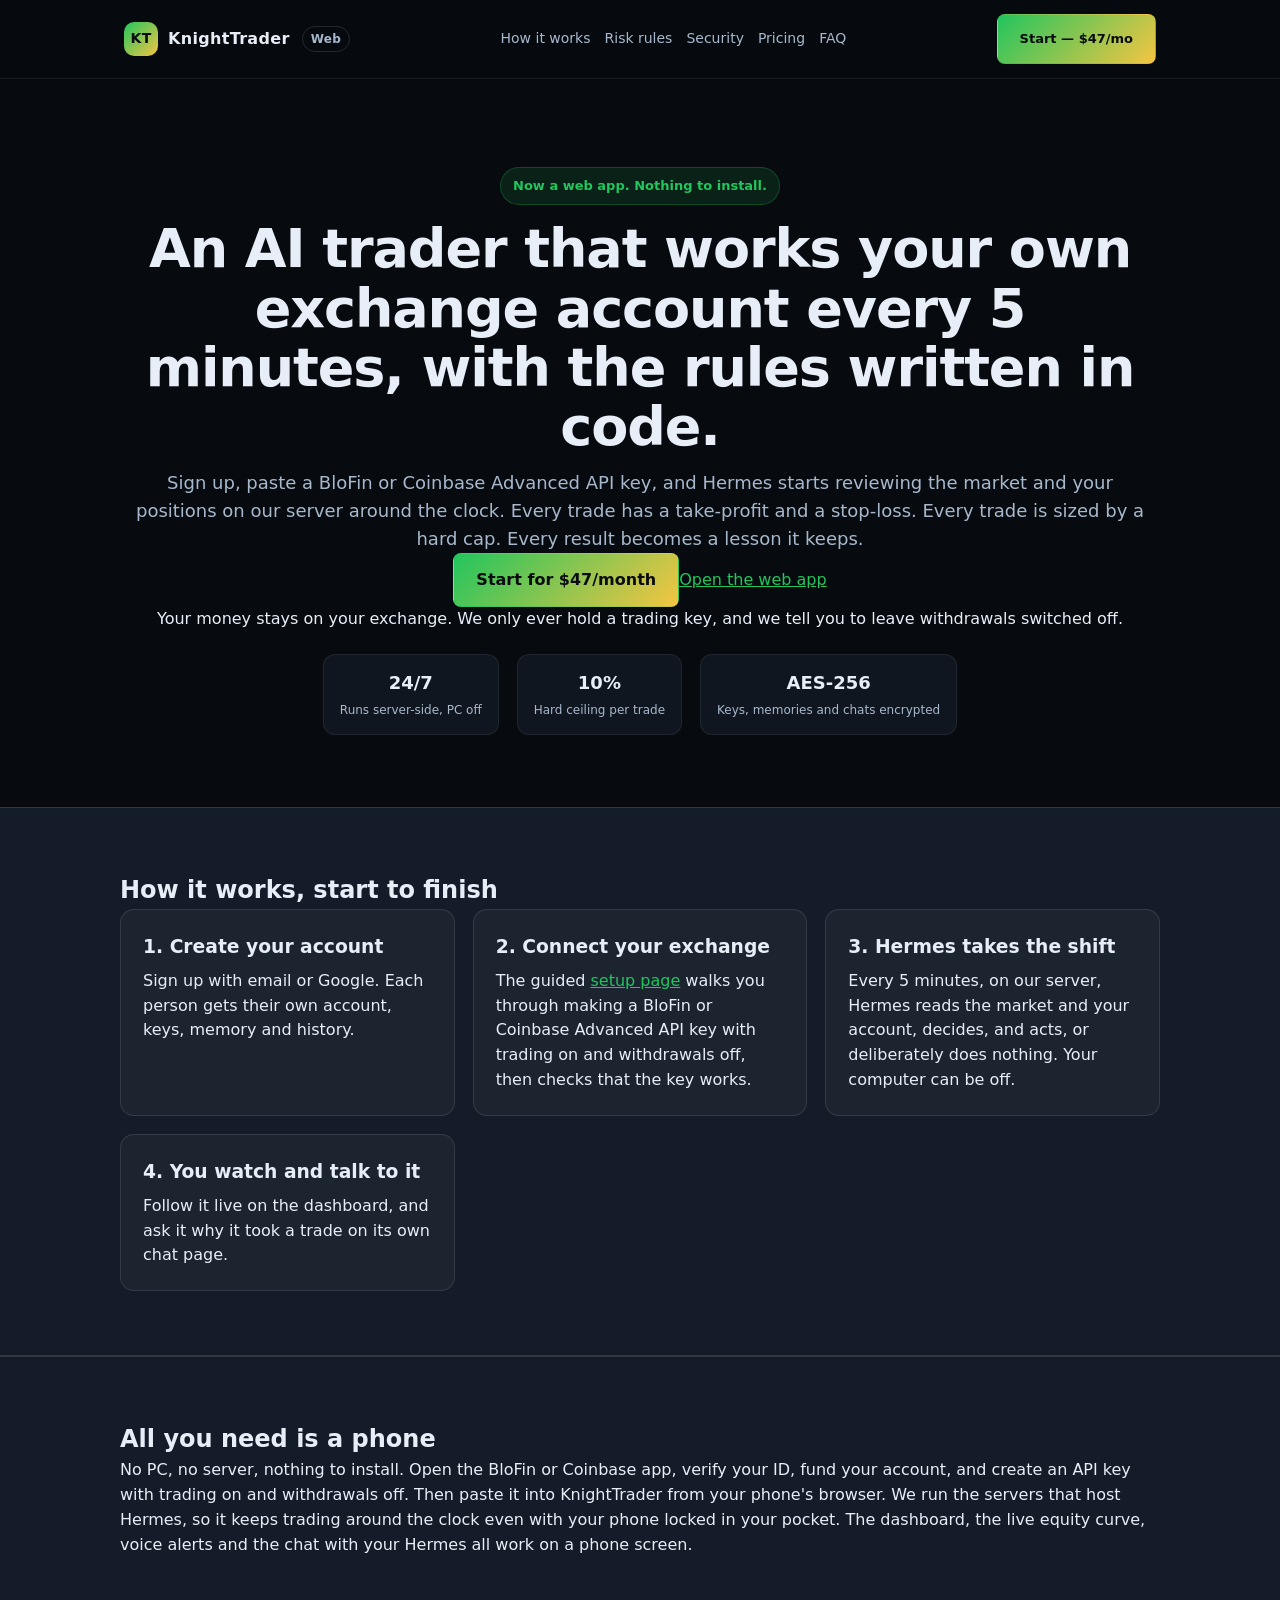
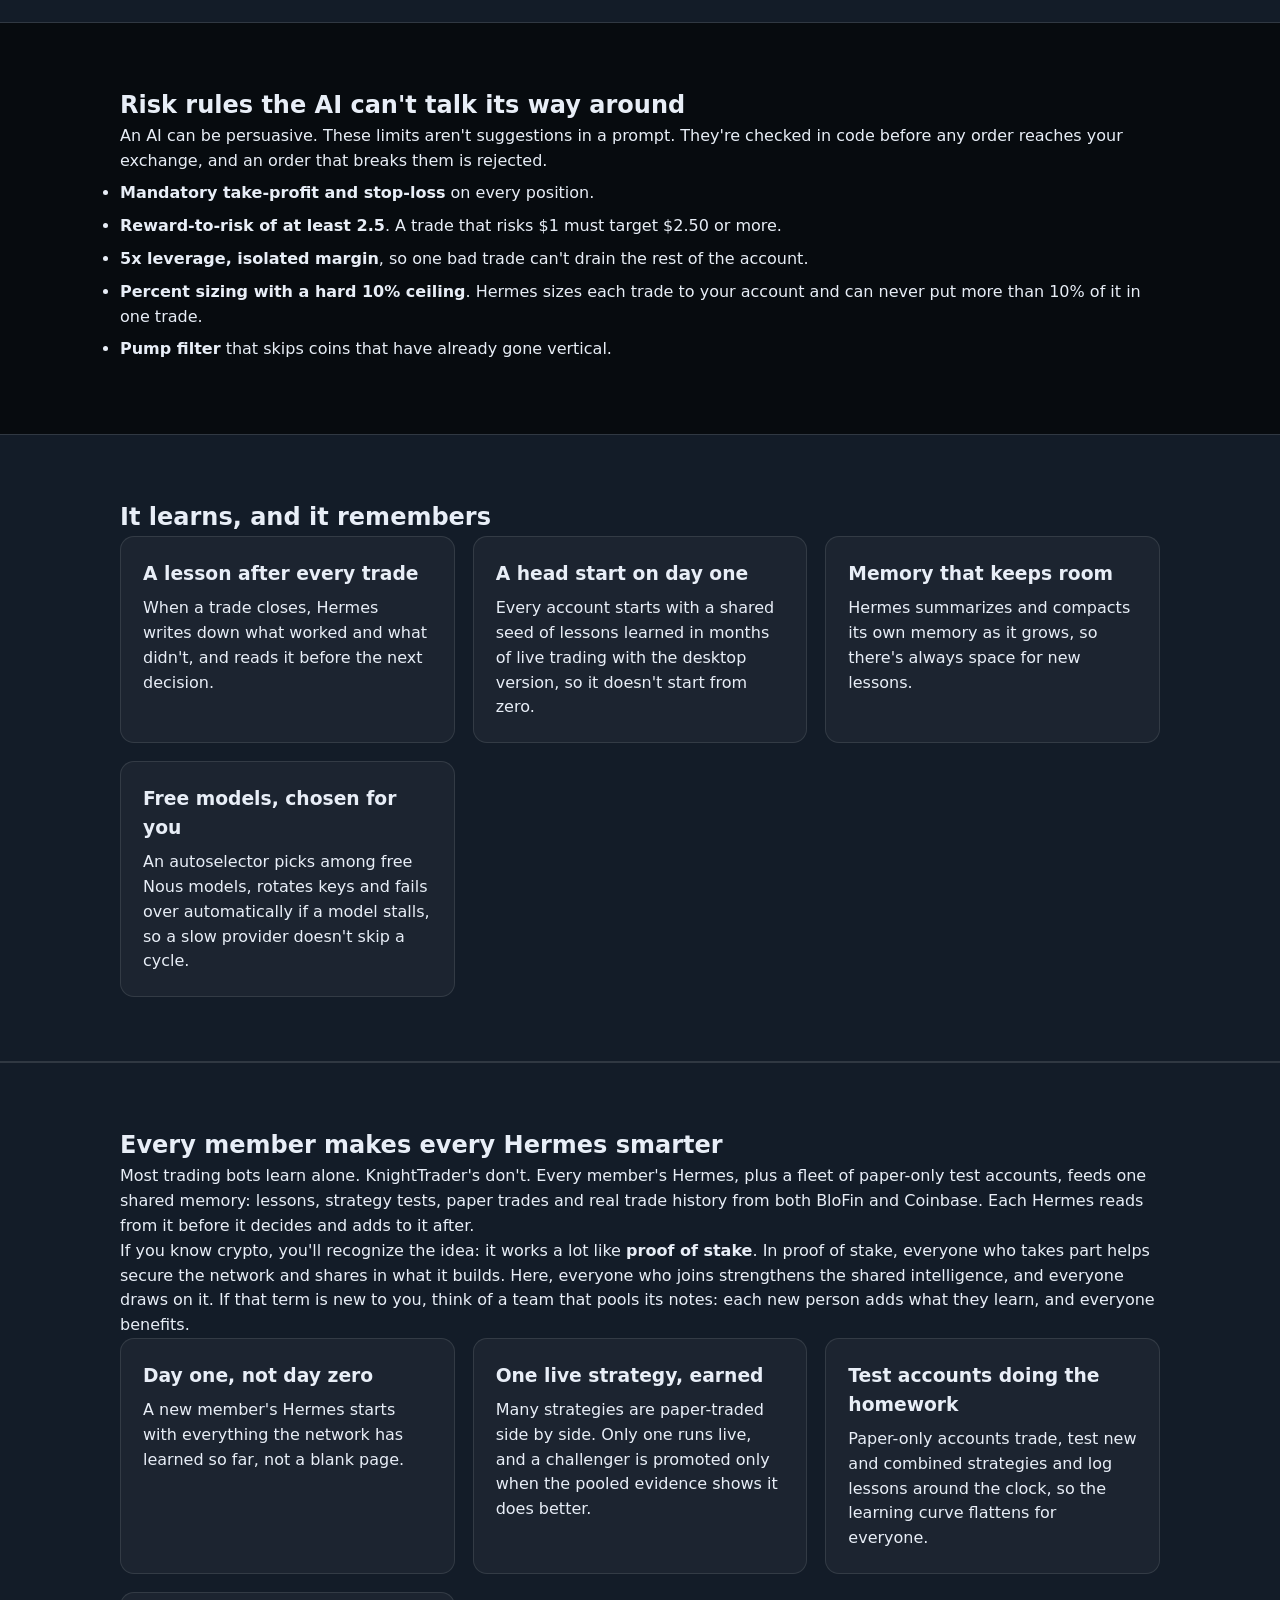
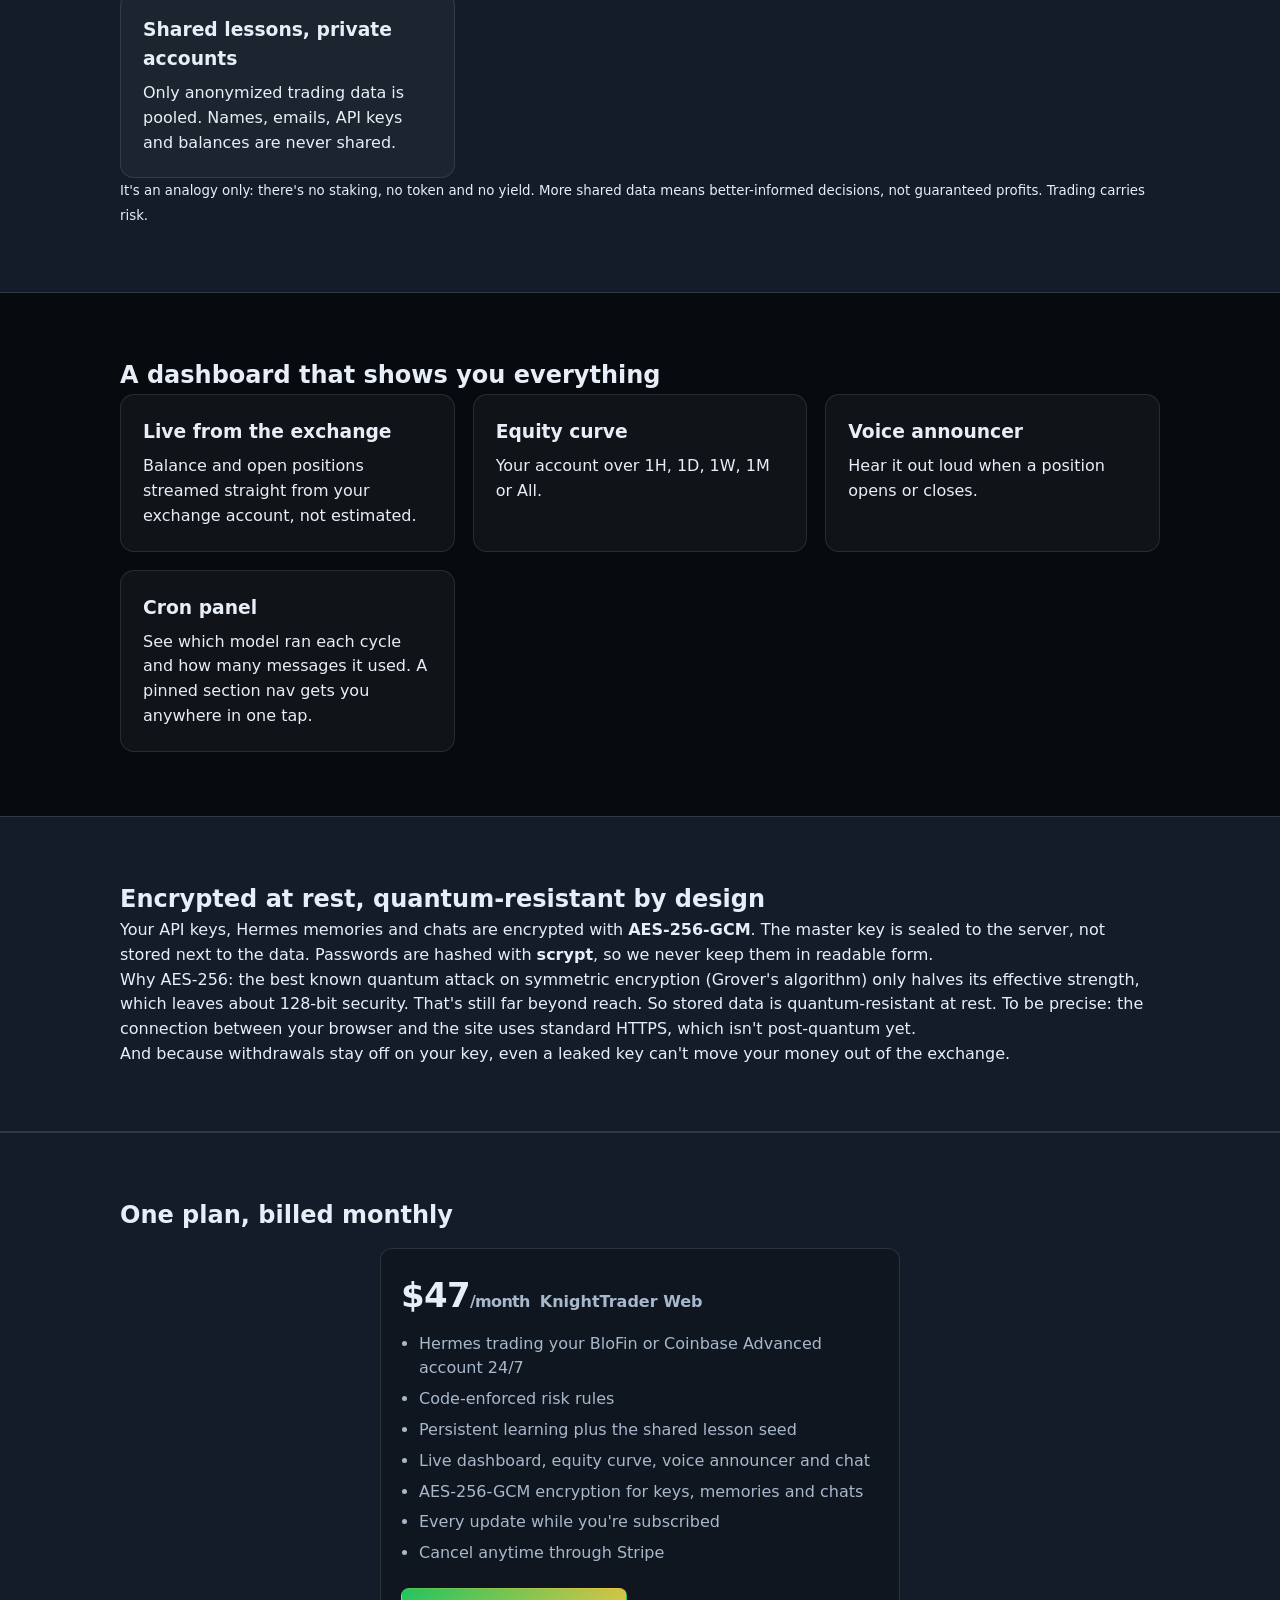
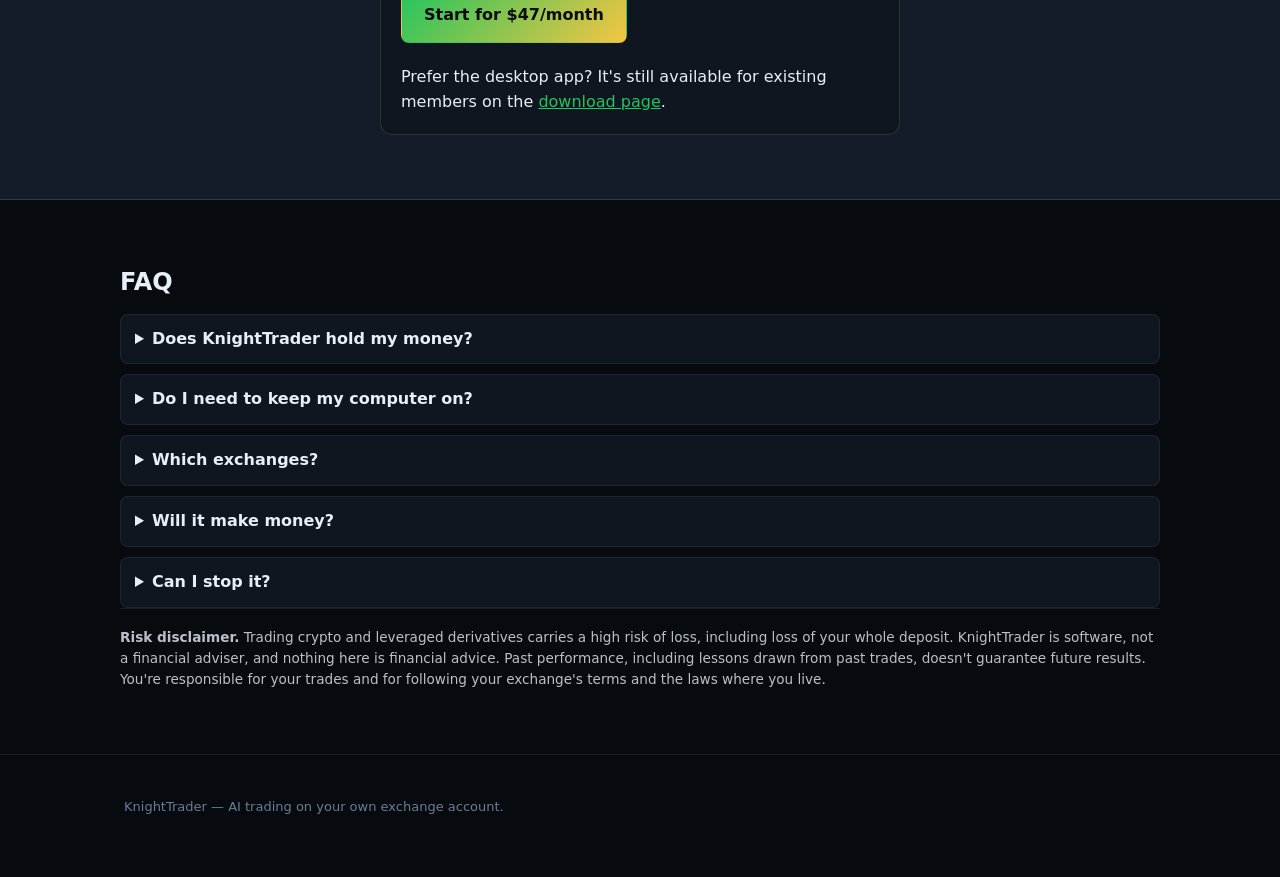
==== index.html @ 7308b1d8 "Add shared learning network section" ====
<!DOCTYPE html>
<html lang="en"><head><meta charset="UTF-8"><meta name="viewport" content="width=device-width,initial-scale=1">
<title>KnightTrader Web App: an AI trader that runs on your own exchange account, 24/7</title>
<meta name="description" content="KnightTrader runs Hermes AI on your own BloFin or Coinbase Advanced account, around the clock, with risk rules enforced in code. $47/month.">
<link rel="stylesheet" href="styles.css">
<style>
.wrap{max-width:1080px;margin:0 auto;padding:0 20px}.grid{display:grid;grid-template-columns:repeat(auto-fit,minmax(260px,1fr));gap:18px}
.card{background:rgba(255,255,255,.04);border:1px solid rgba(255,255,255,.1);border-radius:14px;padding:22px}.card h3{margin:0 0 8px}
.rules li{margin:8px 0}.mono{font-family:JetBrains Mono,monospace}.disc{font-size:.85rem;opacity:.8;border-top:1px solid rgba(255,255,255,.1);padding-top:18px}
.sec{padding:64px 0}.sec h2{margin-top:0}.cta{display:flex;gap:12px;flex-wrap:wrap;margin:22px 0}
</style></head><body>
<header class="site-header"><div class="container"><div class="logo"><span class="logo-mark">KT</span><span class="logo-text">KnightTrader</span><span class="logo-badge">Web</span></div>
<nav class="site-nav"><a href="#how">How it works</a><a href="#risk">Risk rules</a><a href="#security">Security</a><a href="#pricing">Pricing</a><a href="#faq">FAQ</a></nav>
<div class="header-cta"><a class="btn-primary btn-sm" href="https://buy.stripe.com/cNi3cwe6Wb0oc991JOe3e0b">Start — $47/mo</a></div></div></header>
<main>
<section class="hero"><div class="container">
<div class="hero-badge">Now a web app. Nothing to install.</div>
<h1>An AI trader that works your own exchange account every 5 minutes, with the rules written in code.</h1>
<p class="hero-sub">Sign up, paste a BloFin or Coinbase Advanced API key, and Hermes starts reviewing the market and your positions on our server around the clock. Every trade has a take-profit and a stop-loss. Every trade is sized by a hard cap. Every result becomes a lesson it keeps.</p>
<div class="hero-actions"><a class="btn-primary" href="https://buy.stripe.com/cNi3cwe6Wb0oc991JOe3e0b">Start for $47/month</a><a class="btn-secondary" href="https://knighttrader-1-1.tail7aa3c9.ts.net">Open the web app</a></div>
<p class="hero-trust">Your money stays on your exchange. We only ever hold a trading key, and we tell you to leave withdrawals switched off.</p>
<div class="hero-proof"><div class="proof-item"><div class="proof-number">24/7</div><div class="proof-label">Runs server-side, PC off</div></div><div class="proof-item"><div class="proof-number">10%</div><div class="proof-label">Hard ceiling per trade</div></div><div class="proof-item"><div class="proof-number">AES-256</div><div class="proof-label">Keys, memories and chats encrypted</div></div></div>
</div></section>

<section id="how" class="sec section-dark"><div class="wrap"><h2>How it works, start to finish</h2><div class="grid">
<div class="card"><h3>1. Create your account</h3><p>Sign up with email or Google. Each person gets their own account, keys, memory and history.</p></div>
<div class="card"><h3>2. Connect your exchange</h3><p>The guided <a href="https://knighttrader-1-1.tail7aa3c9.ts.net/onboarding.html">setup page</a> walks you through making a BloFin or Coinbase Advanced API key with trading on and withdrawals off, then checks that the key works.</p></div>
<div class="card"><h3>3. Hermes takes the shift</h3><p>Every 5 minutes, on our server, Hermes reads the market and your account, decides, and acts, or deliberately does nothing. Your computer can be off.</p></div>
<div class="card"><h3>4. You watch and talk to it</h3><p>Follow it live on the dashboard, and ask it why it took a trade on its own chat page.</p></div>
</div></div></section>

<section id="phone" class="sec section-accent"><div class="wrap"><h2>All you need is a phone</h2>
<p>No PC, no server, nothing to install. Open the BloFin or Coinbase app, verify your ID, fund your account, and create an API key with trading on and withdrawals off. Then paste it into KnightTrader from your phone's browser. We run the servers that host Hermes, so it keeps trading around the clock even with your phone locked in your pocket. The dashboard, the live equity curve, voice alerts and the chat with your Hermes all work on a phone screen.</p>
</div></section>
<section id="risk" class="sec"><div class="wrap"><h2>Risk rules the AI can't talk its way around</h2>
<p>An AI can be persuasive. These limits aren't suggestions in a prompt. They're checked in code before any order reaches your exchange, and an order that breaks them is rejected.</p>
<ul class="rules">
<li><b>Mandatory take-profit and stop-loss</b> on every position.</li>
<li><b>Reward-to-risk of at least 2.5</b>. A trade that risks $1 must target $2.50 or more.</li>
<li><b>5x leverage, isolated margin</b>, so one bad trade can't drain the rest of the account.</li>
<li><b>Percent sizing with a hard 10% ceiling</b>. Hermes sizes each trade to your account and can never put more than 10% of it in one trade.</li>
<li><b>Pump filter</b> that skips coins that have already gone vertical.</li></ul></div></section>

<section class="sec section-dark"><div class="wrap"><h2>It learns, and it remembers</h2><div class="grid">
<div class="card"><h3>A lesson after every trade</h3><p>When a trade closes, Hermes writes down what worked and what didn't, and reads it before the next decision.</p></div>
<div class="card"><h3>A head start on day one</h3><p>Every account starts with a shared seed of lessons learned in months of live trading with the desktop version, so it doesn't start from zero.</p></div>
<div class="card"><h3>Memory that keeps room</h3><p>Hermes summarizes and compacts its own memory as it grows, so there's always space for new lessons.</p></div>
<div class="card"><h3>Free models, chosen for you</h3><p>An autoselector picks among free Nous models, rotates keys and fails over automatically if a model stalls, so a slow provider doesn't skip a cycle.</p></div>
</div></div></section>

<section id="network" class="sec section-accent"><div class="wrap"><h2>Every member makes every Hermes smarter</h2>
<p>Most trading bots learn alone. KnightTrader's don't. Every member's Hermes, plus a fleet of paper-only test accounts, feeds one shared memory: lessons, strategy tests, paper trades and real trade history from both BloFin and Coinbase. Each Hermes reads from it before it decides and adds to it after.</p>
<p>If you know crypto, you'll recognize the idea: it works a lot like <b>proof of stake</b>. In proof of stake, everyone who takes part helps secure the network and shares in what it builds. Here, everyone who joins strengthens the shared intelligence, and everyone draws on it. If that term is new to you, think of a team that pools its notes: each new person adds what they learn, and everyone benefits.</p>
<div class="grid">
<div class="card"><h3>Day one, not day zero</h3><p>A new member's Hermes starts with everything the network has learned so far, not a blank page.</p></div>
<div class="card"><h3>One live strategy, earned</h3><p>Many strategies are paper-traded side by side. Only one runs live, and a challenger is promoted only when the pooled evidence shows it does better.</p></div>
<div class="card"><h3>Test accounts doing the homework</h3><p>Paper-only accounts trade, test new and combined strategies and log lessons around the clock, so the learning curve flattens for everyone.</p></div>
<div class="card"><h3>Shared lessons, private accounts</h3><p>Only anonymized trading data is pooled. Names, emails, API keys and balances are never shared.</p></div>
</div>
<p class="note"><small>It's an analogy only: there's no staking, no token and no yield. More shared data means better-informed decisions, not guaranteed profits. Trading carries risk.</small></p>
</div></section>

<section class="sec"><div class="wrap"><h2>A dashboard that shows you everything</h2><div class="grid">
<div class="card"><h3>Live from the exchange</h3><p>Balance and open positions streamed straight from your exchange account, not estimated.</p></div>
<div class="card"><h3>Equity curve</h3><p>Your account over 1H, 1D, 1W, 1M or All.</p></div>
<div class="card"><h3>Voice announcer</h3><p>Hear it out loud when a position opens or closes.</p></div>
<div class="card"><h3>Cron panel</h3><p>See which model ran each cycle and how many messages it used. A pinned section nav gets you anywhere in one tap.</p></div>
</div></div></section>

<section id="security" class="sec section-dark"><div class="wrap"><h2>Encrypted at rest, quantum-resistant by design</h2>
<p>Your API keys, Hermes memories and chats are encrypted with <b>AES-256-GCM</b>. The master key is sealed to the server, not stored next to the data. Passwords are hashed with <b>scrypt</b>, so we never keep them in readable form.</p>
<p>Why AES-256: the best known quantum attack on symmetric encryption (Grover's algorithm) only halves its effective strength, which leaves about 128-bit security. That's still far beyond reach. So stored data is quantum-resistant at rest. To be precise: the connection between your browser and the site uses standard HTTPS, which isn't post-quantum yet.</p>
<p>And because withdrawals stay off on your key, even a leaked key can't move your money out of the exchange.</p></div></section>

<section id="pricing" class="sec section-accent"><div class="wrap"><h2>One plan, billed monthly</h2>
<div class="pricing-card"><div class="pricing-header"><div class="pricing-price">$47<span>/month</span></div><div class="pricing-label">KnightTrader Web</div></div>
<ul class="pricing-list"><li>Hermes trading your BloFin or Coinbase Advanced account 24/7</li><li>Code-enforced risk rules</li><li>Persistent learning plus the shared lesson seed</li><li>Live dashboard, equity curve, voice announcer and chat</li><li>AES-256-GCM encryption for keys, memories and chats</li><li>Every update while you're subscribed</li><li>Cancel anytime through Stripe</li></ul>
<div class="cta"><a class="btn-primary" href="https://buy.stripe.com/cNi3cwe6Wb0oc991JOe3e0b">Start for $47/month</a></div>
<p>Prefer the desktop app? It's still available for existing members on the <a href="https://1bananaonthewall-ux.github.io/knighttrader-blo-site/#download">download page</a>.</p></div></div></section>

<section id="faq" class="sec"><div class="wrap"><h2>FAQ</h2><div class="faq">
<details><summary>Does KnightTrader hold my money?</summary><p>No. Funds stay on your exchange account. We store a trading API key, encrypted, and the setup guide has you leave withdrawals off.</p></details>
<details><summary>Do I need to keep my computer on?</summary><p>No. Hermes runs on our server every 5 minutes.</p></details>
<details><summary>Which exchanges?</summary><p>BloFin and Coinbase Advanced. You must be eligible to use the exchange under its own terms.</p></details>
<details><summary>Will it make money?</summary><p>Nobody can promise that. It will trade with fixed limits, and it will lose some trades. Start with an amount you can afford to lose.</p></details>
<details><summary>Can I stop it?</summary><p>Yes. Pause trading or delete your key at any time, and cancel the subscription anytime through Stripe.</p></details>
</div>
<p class="disc"><b>Risk disclaimer.</b> Trading crypto and leveraged derivatives carries a high risk of loss, including loss of your whole deposit. KnightTrader is software, not a financial adviser, and nothing here is financial advice. Past performance, including lessons drawn from past trades, doesn't guarantee future results. You're responsible for your trades and for following your exchange's terms and the laws where you live.</p></div></section>
</main>
<footer class="site-footer"><div class="container"><p>KnightTrader — AI trading on your own exchange account.</p></div></footer>
</body></html>
---- styles.css ----
:root {
  --bg: #070b0f;
  --bg2: #0b1016;
  --panel: #0f161f;
  --panel2: #131c28;
  --border: rgba(255,255,255,0.07);
  --border2: rgba(255,255,255,0.12);
  --text: #e8eef7;
  --text2: #a8b8cc;
  --text3: #6a7d93;
  --accent: #22c55e;
  --accent-dim: rgba(34,197,94,0.12);
  --accent-glow: rgba(34,197,94,0.35);
  --accent2: #f5c542;
  --accent2-dim: rgba(245,197,66,0.12);
  --accent2-glow: rgba(245,197,66,0.35);
  --good: #3dd68c;
  --error: #ff7b72;
  --radius: 12px;
  --radius-sm: 8px;
  --shadow: 0 8px 32px rgba(0,0,0,0.5);
  --shadow-sm: 0 2px 8px rgba(0,0,0,0.4);
  --transition: 0.18s ease;
}

* { box-sizing: border-box; margin: 0; padding: 0; }
html, body { height: 100%; }
body {
  background: var(--bg);
  color: var(--text);
  font-family: 'Inter', 'Segoe UI', system-ui, sans-serif;
  font-size: 16px;
  line-height: 1.55;
  -webkit-font-smoothing: antialiased;
}
a { color: var(--accent); }
.container { max-width: 1080px; margin: 0 auto; padding: 24px; }

.site-header {
  position: sticky;
  top: 0;
  z-index: 50;
  background: rgba(7,11,15,0.85);
  backdrop-filter: blur(12px);
  border-bottom: 1px solid var(--border);
}
.site-header .container {
  display: flex;
  align-items: center;
  justify-content: space-between;
  gap: 16px;
  padding-top: 14px;
  padding-bottom: 14px;
}
.logo {
  display: inline-flex;
  align-items: center;
  gap: 10px;
  font-weight: 700;
  letter-spacing: 0.02em;
}
.logo-mark {
  display: inline-flex;
  align-items: center;
  justify-content: center;
  width: 34px;
  height: 34px;
  border-radius: 10px;
  background: linear-gradient(135deg, var(--accent), var(--accent2));
  color: #0a0c10;
  font-weight: 800;
  font-size: 14px;
}
.logo-text { color: var(--text); }
.logo-badge {
  margin-left: 2px;
  padding: 3px 8px;
  border-radius: 999px;
  border: 1px solid var(--border2);
  color: var(--text2);
  font-size: 12px;
  font-weight: 600;
}
.site-nav { display: flex; gap: 14px; }
.site-nav a {
  color: var(--text2);
  text-decoration: none;
  font-weight: 500;
  font-size: 14px;
}
.site-nav a:hover { color: var(--accent); }
.header-cta { display: inline-flex; align-items: center; }
.btn-sm { padding: 10px 16px; font-size: 13px; }

.hero {
  padding: 64px 0 48px;
  text-align: center;
}
.hero-badge {
  display: inline-flex;
  margin-bottom: 14px;
  padding: 8px 12px;
  border-radius: 999px;
  background: var(--accent-dim);
  color: var(--accent);
  border: 1px solid rgba(34,197,94,0.25);
  font-weight: 700;
  font-size: 13px;
}
.hero h1 {
  font-size: clamp(32px, 5vw, 54px);
  font-weight: 800;
  letter-spacing: -0.02em;
  line-height: 1.1;
}
.hero-sub {
  margin-top: 12px;
  color: var(--text2);
  font-size: 18px;
}
.hero-proof {
  display: inline-flex;
  gap: 18px;
  margin-top: 22px;
}
.proof-item {
  background: var(--panel);
  border: 1px solid var(--border);
  border-radius: var(--radius);
  padding: 14px 16px;
  text-align: center;
  min-width: 140px;
}
.proof-number {
  color: var(--text);
  font-weight: 800;
  font-size: 18px;
}
.proof-label {
  color: var(--text2);
  font-size: 12px;
  margin-top: 4px;
}
.section { padding: 52px 0; }
.section h2 {
  font-size: 26px;
  font-weight: 700;
  margin-bottom: 10px;
}
.section p, .section li {
  color: var(--text2);
}
.section p + p { margin-top: 10px; }
.section-lead {
  color: var(--text2);
  margin-bottom: 14px;
  font-size: 18px;
}
.section-dark {
  background: var(--panel2);
  border-top: 1px solid var(--border2);
  border-bottom: 1px solid var(--border2);
}

.audience-cards {
  display: grid;
  grid-template-columns: repeat(3, 1fr);
  gap: 14px;
  margin-top: 10px;
}
@media (max-width: 780px) { .audience-cards { grid-template-columns: 1fr; } }
.audience-card {
  background: var(--panel);
  border: 1px solid var(--border);
  border-radius: var(--radius);
  padding: 16px;
}
.audience-icon { font-size: 22px; margin-bottom: 8px; }
.audience-card h3 { font-size: 16px; margin-bottom: 6px; color: var(--text); }
.audience-card p { color: var(--text2); font-size: 14px; }

.feature-list {
  padding-left: 18px;
  color: var(--text2);
}
.feature-list li + li { margin-top: 6px; }
.feature-list strong { color: var(--text); }

.platform-selector {
  display: inline-flex;
  gap: 8px;
  margin-top: 24px;
  padding: 6px;
  border-radius: 999px;
  background: var(--panel2);
  border: 1px solid var(--border2);
}
.platform-btn {
  appearance: none;
  background: transparent;
  border: 1px solid transparent;
  color: var(--text2);
  font-family: inherit;
  font-weight: 600;
  padding: 10px 16px;
  border-radius: 999px;
  cursor: pointer;
  display: inline-flex;
  align-items: center;
  gap: 8px;
  transition: all var(--transition);
}
.platform-btn:hover { color: var(--text); }
.platform-btn.active {
  background: var(--panel);
  border-color: var(--border2);
  color: var(--text);
  box-shadow: var(--shadow-sm);
}

.download-block {
  display: grid;
  grid-template-columns: 1fr 1fr;
  gap: 14px;
  margin-top: 14px;
}
@media (max-width: 760px) { .download-block { grid-template-columns: 1fr; } }
.download-col {
  background: var(--panel);
  border: 1px solid var(--border);
  border-radius: var(--radius);
  padding: 14px;
}
.download-col strong { color: var(--text); }
.mono {
  font-family: 'JetBrains Mono', monospace;
  color: var(--text);
  background: var(--bg2);
  border: 1px solid var(--border);
  border-radius: 6px;
  padding: 2px 6px;
  font-size: 13px;
}
.download-actions {
  margin-top: 18px;
}
.btn-primary {
  appearance: none;
  display: inline-flex;
  align-items: center;
  gap: 8px;
  background: linear-gradient(135deg, var(--accent), var(--accent2));
  color: #0a0c10;
  font-family: inherit;
  font-weight: 700;
  padding: 14px 22px;
  border-radius: var(--radius-sm);
  border: 1px solid transparent;
  text-decoration: none;
  cursor: pointer;
  transition: transform var(--transition), box-shadow var(--transition);
}
.btn-primary:hover {
  transform: translateY(-1px);
  box-shadow: 0 0 0 4px var(--accent-dim), 0 10px 30px rgba(0,0,0,0.35);
}
.download-note {
  margin-top: 10px;
  color: var(--text3);
  font-size: 13px;
}
.download-after {
  margin-top: 10px;
  color: var(--text3);
  font-size: 13px;
}
.disclaimer {
  margin-top: 10px;
  color: var(--text3);
  font-size: 13px;
}

.offer-grid {
  display: grid;
  grid-template-columns: repeat(2, 1fr);
  gap: 14px;
  margin-top: 14px;
}
@media (max-width: 760px) { .offer-grid { grid-template-columns: 1fr; } }
.offer-card {
  background: var(--panel);
  border: 1px solid var(--border);
  border-radius: var(--radius);
  padding: 16px;
}
.offer-title {
  color: var(--text);
  font-weight: 700;
  margin-bottom: 10px;
}
.offer-cta {
  margin-top: 18px;
  text-align: center;
}
.offer-note {
  margin-top: 10px;
  color: var(--text3);
  font-size: 13px;
}

.section-accent {
  background: var(--panel2);
  border-top: 1px solid var(--border2);
  border-bottom: 1px solid var(--border2);
}
.subscribe-lead, .login-intro {
  color: var(--text2);
  margin-bottom: 12px;
}
.subscribe-actions, .login-actions {
  display: inline-flex;
  flex-direction: column;
  gap: 10px;
  align-items: flex-start;
}
.subscribe-note {
  color: var(--text3);
  font-size: 13px;
  max-width: 560px;
}
.login-actions {
  margin-top: 12px;
}

.value-grid {
  display: grid;
  grid-template-columns: repeat(3, 1fr);
  gap: 14px;
  margin-top: 14px;
}
@media (max-width: 780px) { .value-grid { grid-template-columns: 1fr; } }
.value-card {
  background: var(--panel);
  border: 1px solid var(--border);
  border-radius: var(--radius);
  padding: 16px;
}
.value-title {
  color: var(--text);
  font-weight: 700;
  margin-bottom: 8px;
}

.pricing-card {
  background: var(--panel);
  border: 1px solid var(--border2);
  border-radius: var(--radius);
  padding: 20px;
  max-width: 520px;
  margin: 14px auto 0;
  text-align: left;
}
.pricing-header {
  display: flex;
  align-items: baseline;
  gap: 10px;
  margin-bottom: 8px;
}
.pricing-price {
  color: var(--text);
  font-weight: 800;
  font-size: 34px;
  letter-spacing: -0.02em;
}
.pricing-price span {
  color: var(--text2);
  font-size: 16px;
  font-weight: 600;
}
.pricing-label {
  color: var(--text2);
  font-weight: 600;
}
.pricing-list {
  padding-left: 18px;
  color: var(--text2);
  margin-top: 10px;
}
.pricing-list li + li { margin-top: 6px; }
.pricing-list strong { color: var(--text); }
.pricing-actions {
  margin-top: 16px;
  display: flex;
  flex-direction: column;
  gap: 10px;
  align-items: flex-start;
}
.pricing-note {
  color: var(--text3);
  font-size: 13px;
  max-width: 520px;
}
.pricing-guarantee {
  margin-top: 14px;
  background: var(--bg2);
  border: 1px solid var(--border);
  border-radius: var(--radius-sm);
  padding: 12px;
}
.guarantee-title {
  color: var(--text);
  font-weight: 700;
  margin-bottom: 6px;
}
.btn-lg {
  padding: 16px 24px;
  font-size: 16px;
}

.badges {
  display: flex;
  flex-wrap: wrap;
  gap: 10px;
  margin-top: 10px;
}
.badge {
  display: inline-flex;
  align-items: center;
  gap: 8px;
  padding: 10px 14px;
  border-radius: var(--radius-sm);
  background: var(--panel);
  border: 1px solid var(--border);
  color: var(--text2);
  font-weight: 600;
  font-size: 13px;
}

.steps {
  display: grid;
  gap: 14px;
  margin-top: 10px;
}
.step {
  display: grid;
  grid-template-columns: 44px 1fr;
  gap: 14px;
  background: var(--panel);
  border: 1px solid var(--border);
  border-radius: var(--radius);
  padding: 16px;
  align-items: start;
}
.step-number {
  display: inline-flex;
  align-items: center;
  justify-content: center;
  width: 34px;
  height: 34px;
  border-radius: 10px;
  background: var(--accent-dim);
  color: var(--accent);
  font-weight: 700;
}
.step strong { color: var(--text); }
.step-detail { color: var(--text2); margin-top: 4px; }

.faq { display: grid; gap: 10px; margin-top: 12px; }
details {
  background: var(--panel);
  border: 1px solid var(--border);
  border-radius: var(--radius-sm);
  padding: 12px 14px;
  color: var(--text2);
}
summary { color: var(--text); font-weight: 600; cursor: pointer; }
details[open] { background: var(--panel2); }

.site-footer {
  border-top: 1px solid var(--border);
  padding: 18px 0 36px;
  color: var(--text3);
  font-size: 13px;
}
.hidden { display: none !important; }

.membership-gate { margin-top: 18px; }
.membership-card {
  background: var(--panel);
  border: 1px solid var(--border2);
  border-radius: var(--radius);
  padding: 18px;
  max-width: 520px;
}
.membership-card h3 { color: var(--text); margin-bottom: 8px; }
.membership-card p { color: var(--text2); font-size: 14px; }
.site-auth-form { display: grid; gap: 10px; margin-top: 12px; }
.site-auth-form label {
  display: flex;
  flex-direction: column;
  gap: 6px;
  color: var(--text2);
  font-size: 13px;
  font-weight: 600;
}
.site-auth-form input {
  background: var(--bg);
  border: 1px solid rgba(255,255,255,0.1);
  border-radius: var(--radius-sm);
  color: var(--text);
  padding: 10px 12px;
  font-family: inherit;
  font-size: 13px;
  outline: none;
}
.site-auth-form input:focus {
  border-color: rgba(34,197,94,0.5);
  box-shadow: 0 0 0 3px rgba(34,197,94,0.08);
}
.site-auth-error {
  color: var(--error);
  font-size: 12px;
  min-height: 16px;
}
.site-auth-success {
  color: var(--good);
  font-size: 12px;
  min-height: 16px;
}
.membership-footer {
  margin-top: 10px;
  color: var(--text2);
  font-size: 13px;
}
.link-btn {
  appearance: none;
  background: transparent;
  border: none;
  color: var(--accent);
  font-family: inherit;
  font-weight: 600;
  cursor: pointer;
  padding: 0;
  font-size: 13px;
}
.link-btn:hover { text-decoration: underline; }
.os-notice {
  margin-top: 10px;
  color: var(--text3);
  font-size: 13px;
  font-weight: 500;
}
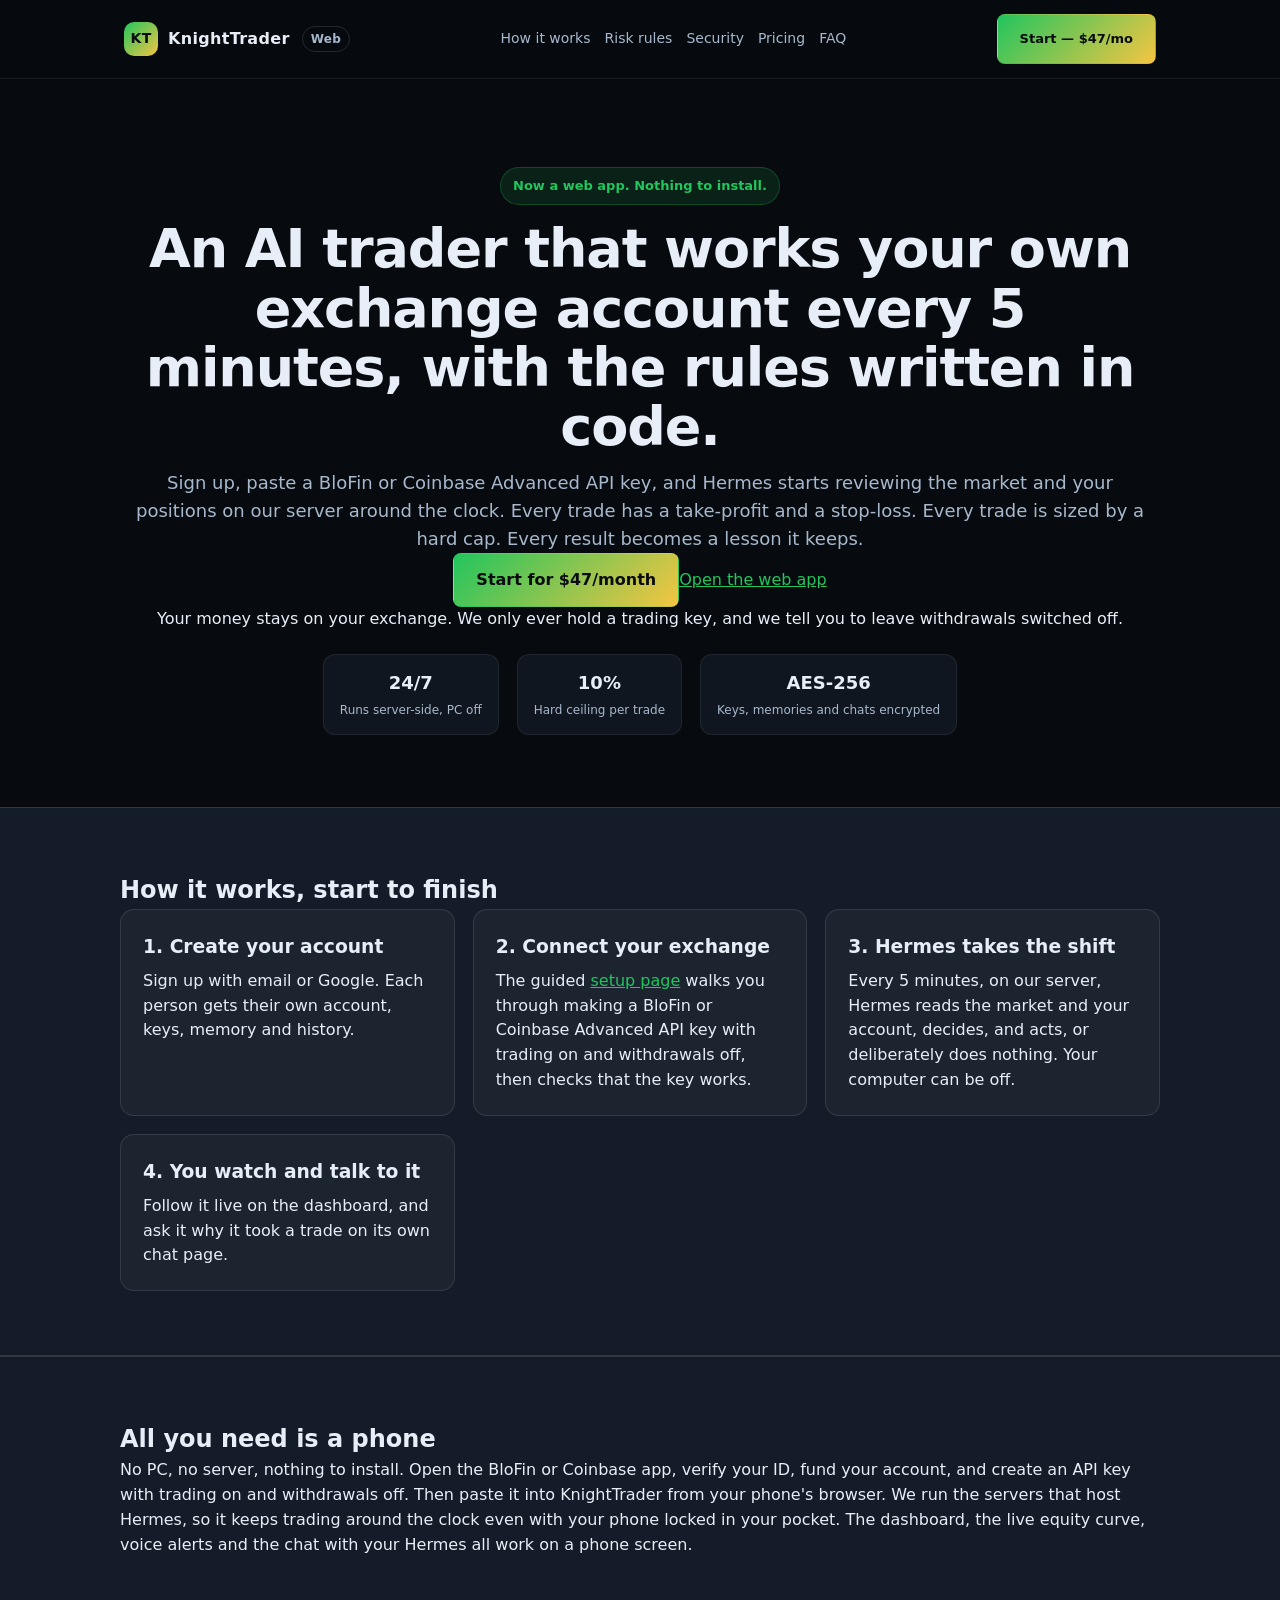
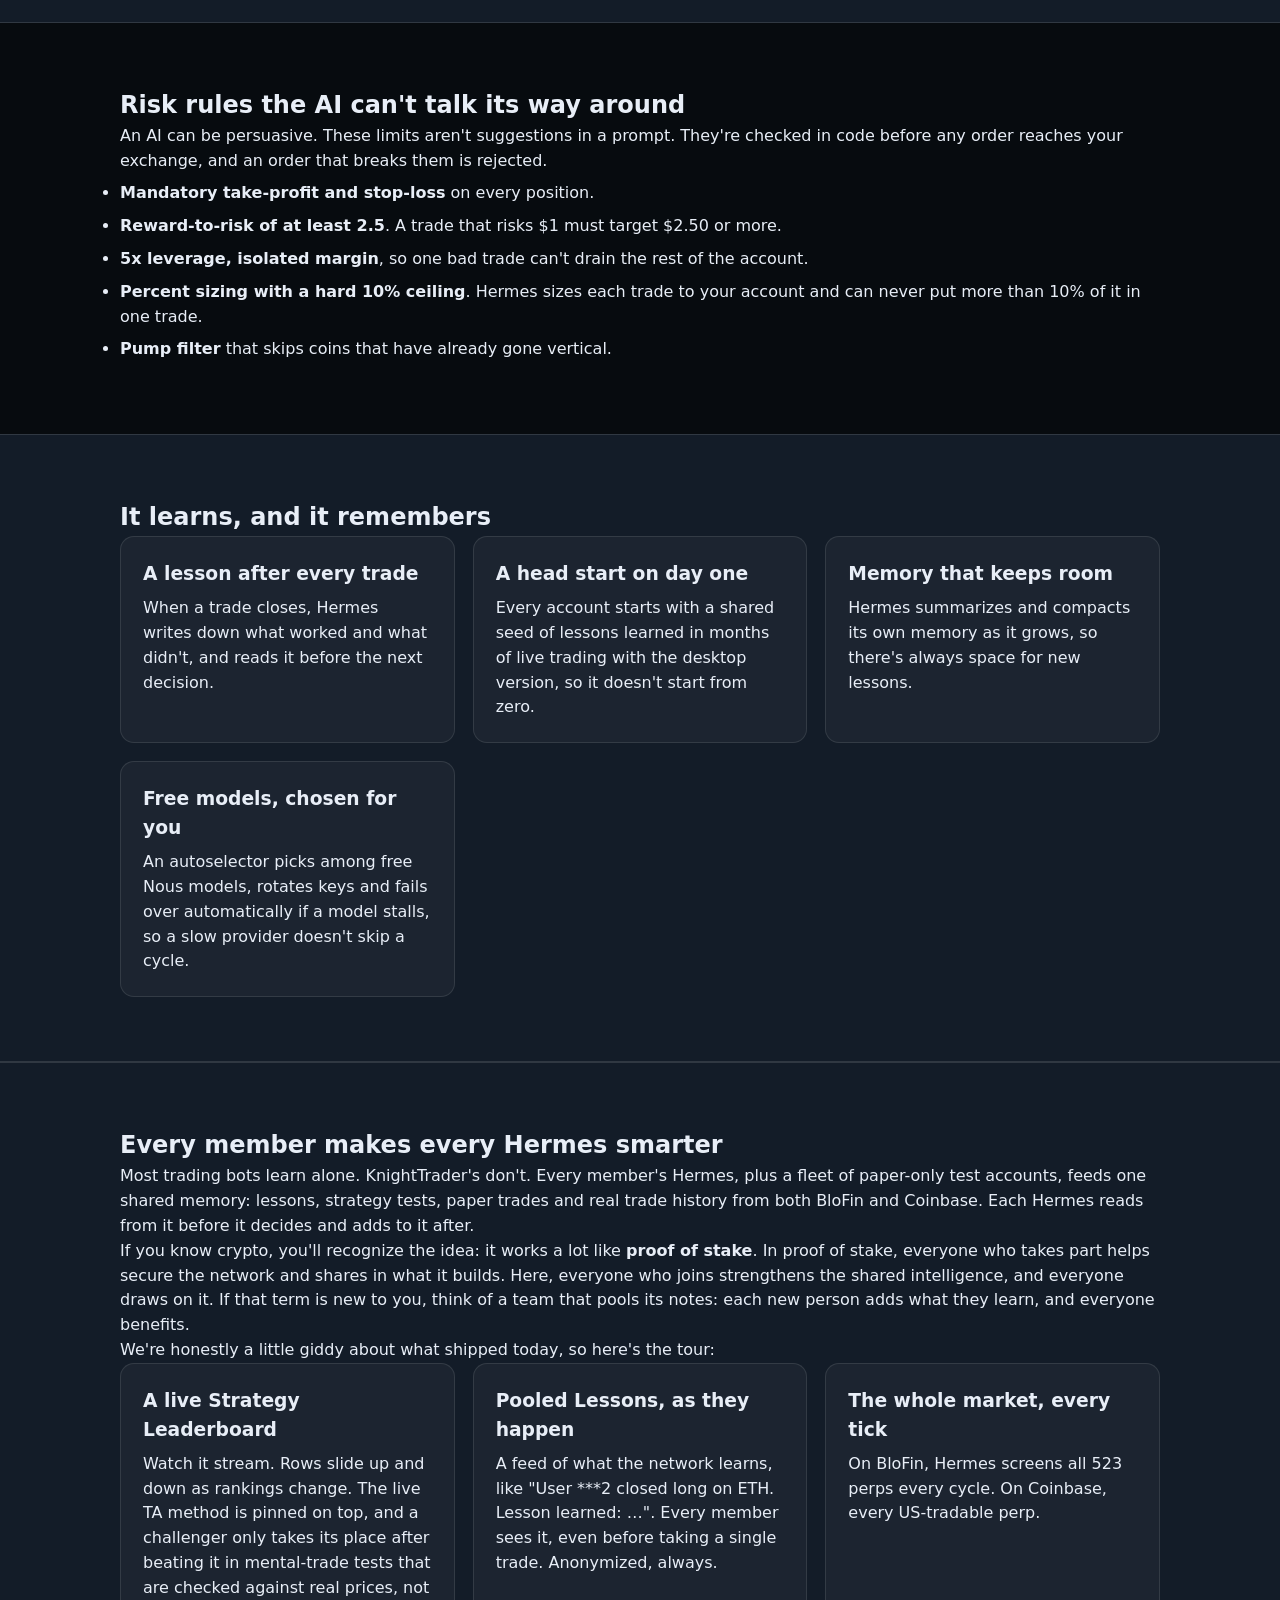
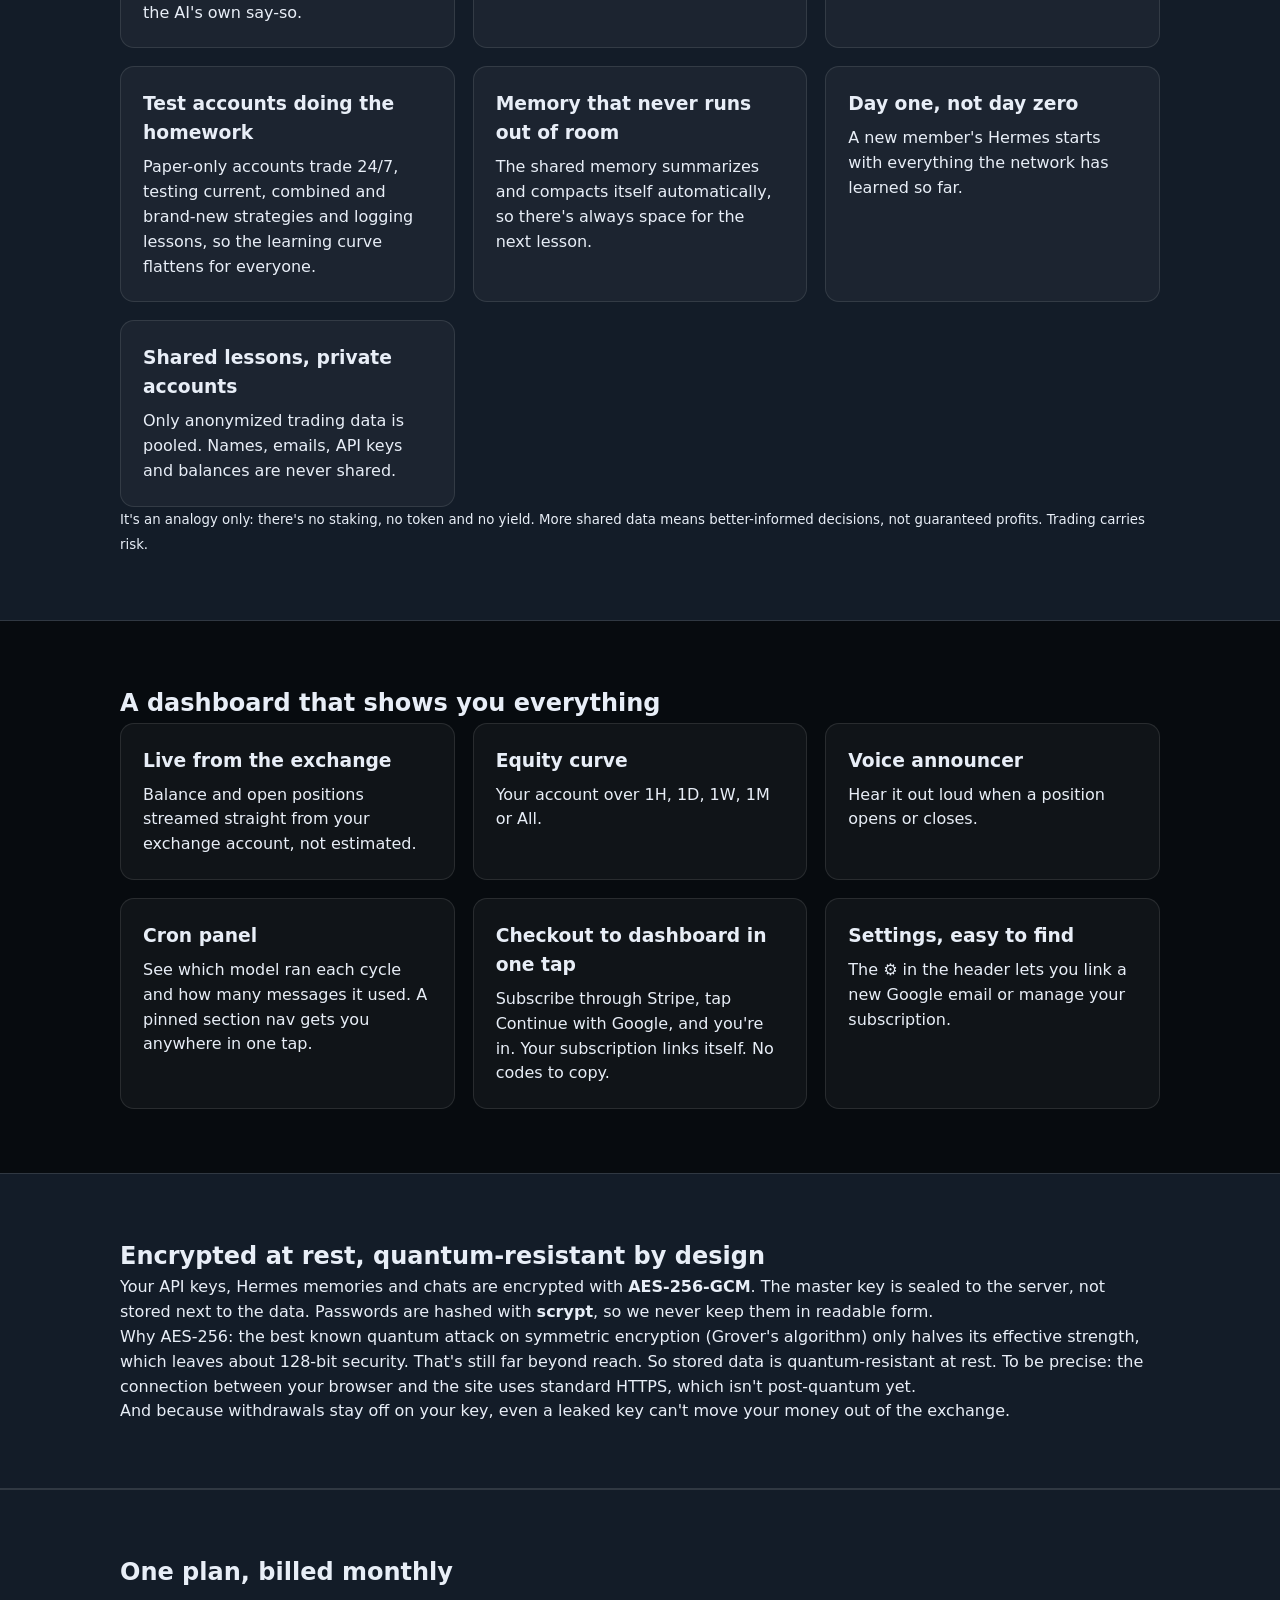
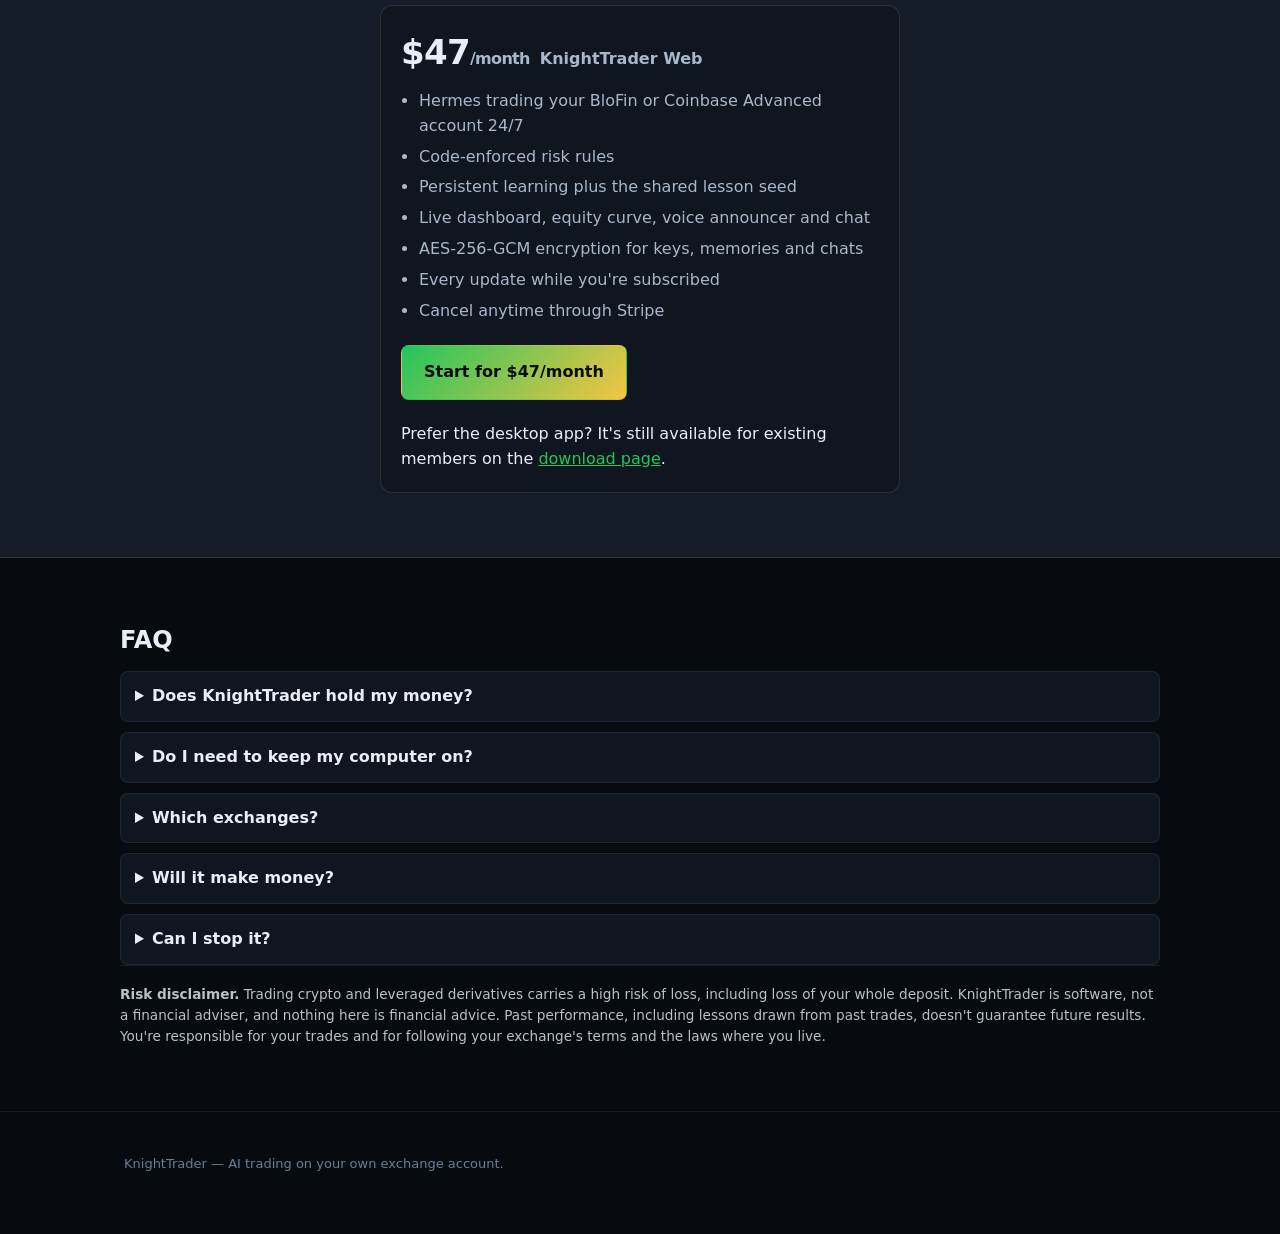
==== commit 08f079c2: "Show off today's features" ====
--- a/index.html
+++ b/index.html
@@ -51,10 +51,14 @@
 <section id="network" class="sec section-accent"><div class="wrap"><h2>Every member makes every Hermes smarter</h2>
 <p>Most trading bots learn alone. KnightTrader's don't. Every member's Hermes, plus a fleet of paper-only test accounts, feeds one shared memory: lessons, strategy tests, paper trades and real trade history from both BloFin and Coinbase. Each Hermes reads from it before it decides and adds to it after.</p>
 <p>If you know crypto, you'll recognize the idea: it works a lot like <b>proof of stake</b>. In proof of stake, everyone who takes part helps secure the network and shares in what it builds. Here, everyone who joins strengthens the shared intelligence, and everyone draws on it. If that term is new to you, think of a team that pools its notes: each new person adds what they learn, and everyone benefits.</p>
+<p>We're honestly a little giddy about what shipped today, so here's the tour:</p>
 <div class="grid">
-<div class="card"><h3>Day one, not day zero</h3><p>A new member's Hermes starts with everything the network has learned so far, not a blank page.</p></div>
-<div class="card"><h3>One live strategy, earned</h3><p>Many strategies are paper-traded side by side. Only one runs live, and a challenger is promoted only when the pooled evidence shows it does better.</p></div>
-<div class="card"><h3>Test accounts doing the homework</h3><p>Paper-only accounts trade, test new and combined strategies and log lessons around the clock, so the learning curve flattens for everyone.</p></div>
+<div class="card"><h3>A live Strategy Leaderboard</h3><p>Watch it stream. Rows slide up and down as rankings change. The live TA method is pinned on top, and a challenger only takes its place after beating it in mental-trade tests that are checked against real prices, not the AI's own say-so.</p></div>
+<div class="card"><h3>Pooled Lessons, as they happen</h3><p>A feed of what the network learns, like "User ***2 closed long on ETH. Lesson learned: …". Every member sees it, even before taking a single trade. Anonymized, always.</p></div>
+<div class="card"><h3>The whole market, every tick</h3><p>On BloFin, Hermes screens all 523 perps every cycle. On Coinbase, every US-tradable perp.</p></div>
+<div class="card"><h3>Test accounts doing the homework</h3><p>Paper-only accounts trade 24/7, testing current, combined and brand-new strategies and logging lessons, so the learning curve flattens for everyone.</p></div>
+<div class="card"><h3>Memory that never runs out of room</h3><p>The shared memory summarizes and compacts itself automatically, so there's always space for the next lesson.</p></div>
+<div class="card"><h3>Day one, not day zero</h3><p>A new member's Hermes starts with everything the network has learned so far.</p></div>
 <div class="card"><h3>Shared lessons, private accounts</h3><p>Only anonymized trading data is pooled. Names, emails, API keys and balances are never shared.</p></div>
 </div>
 <p class="note"><small>It's an analogy only: there's no staking, no token and no yield. More shared data means better-informed decisions, not guaranteed profits. Trading carries risk.</small></p>
@@ -65,6 +69,8 @@
 <div class="card"><h3>Equity curve</h3><p>Your account over 1H, 1D, 1W, 1M or All.</p></div>
 <div class="card"><h3>Voice announcer</h3><p>Hear it out loud when a position opens or closes.</p></div>
 <div class="card"><h3>Cron panel</h3><p>See which model ran each cycle and how many messages it used. A pinned section nav gets you anywhere in one tap.</p></div>
+<div class="card"><h3>Checkout to dashboard in one tap</h3><p>Subscribe through Stripe, tap Continue with Google, and you're in. Your subscription links itself. No codes to copy.</p></div>
+<div class="card"><h3>Settings, easy to find</h3><p>The ⚙ in the header lets you link a new Google email or manage your subscription.</p></div>
 </div></div></section>
 
 <section id="security" class="sec section-dark"><div class="wrap"><h2>Encrypted at rest, quantum-resistant by design</h2>
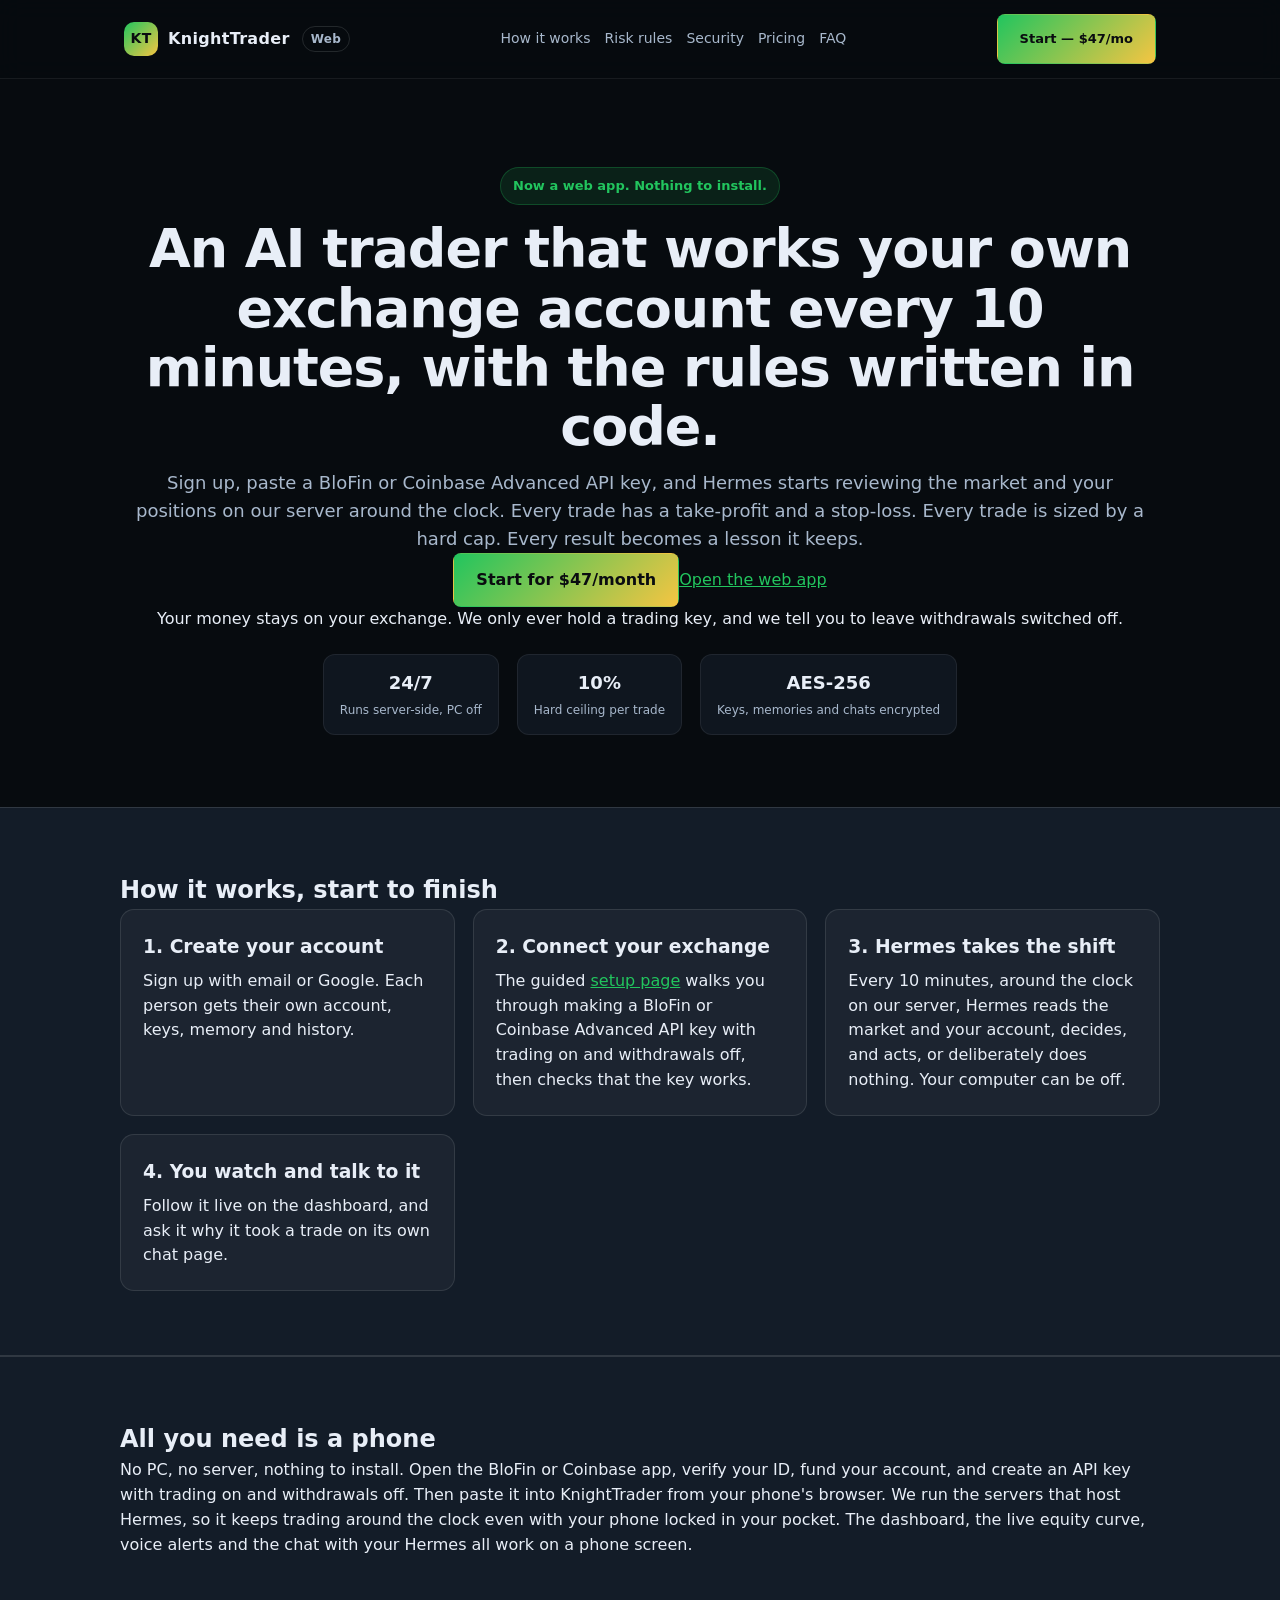
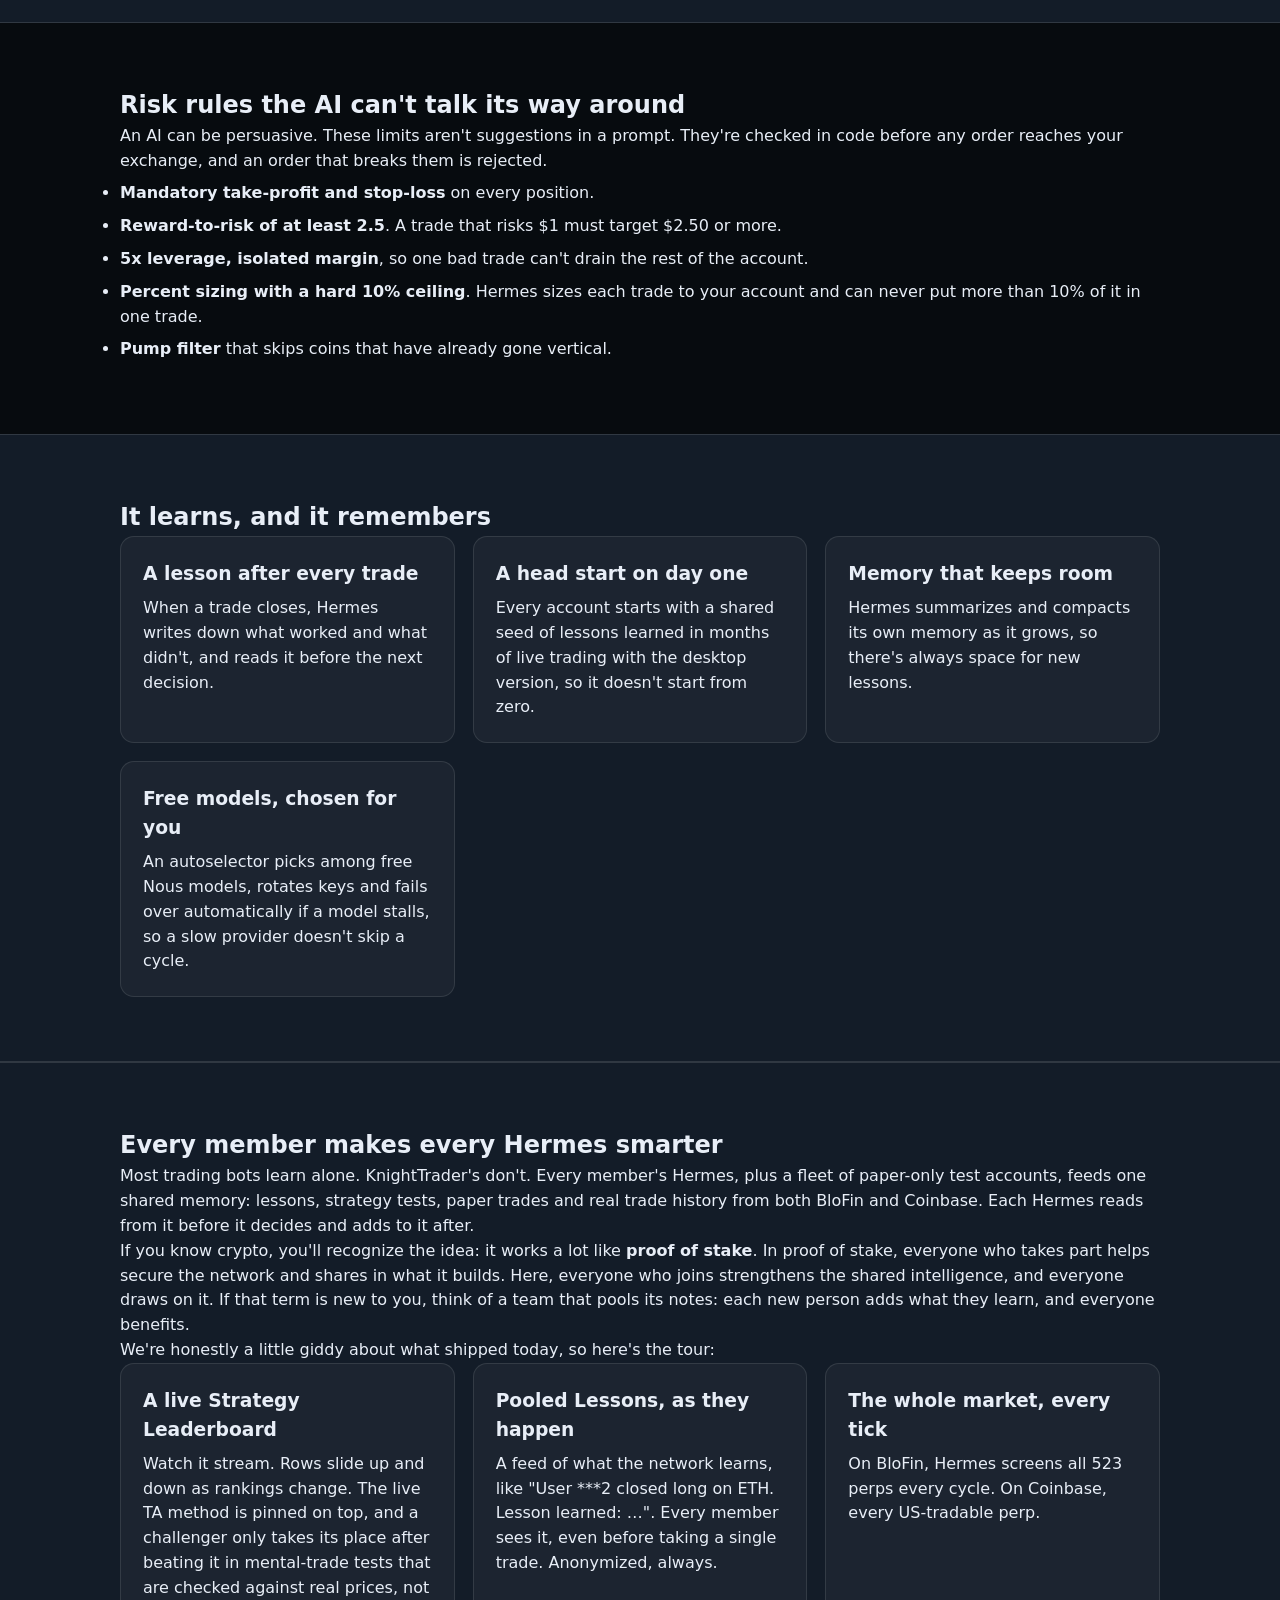
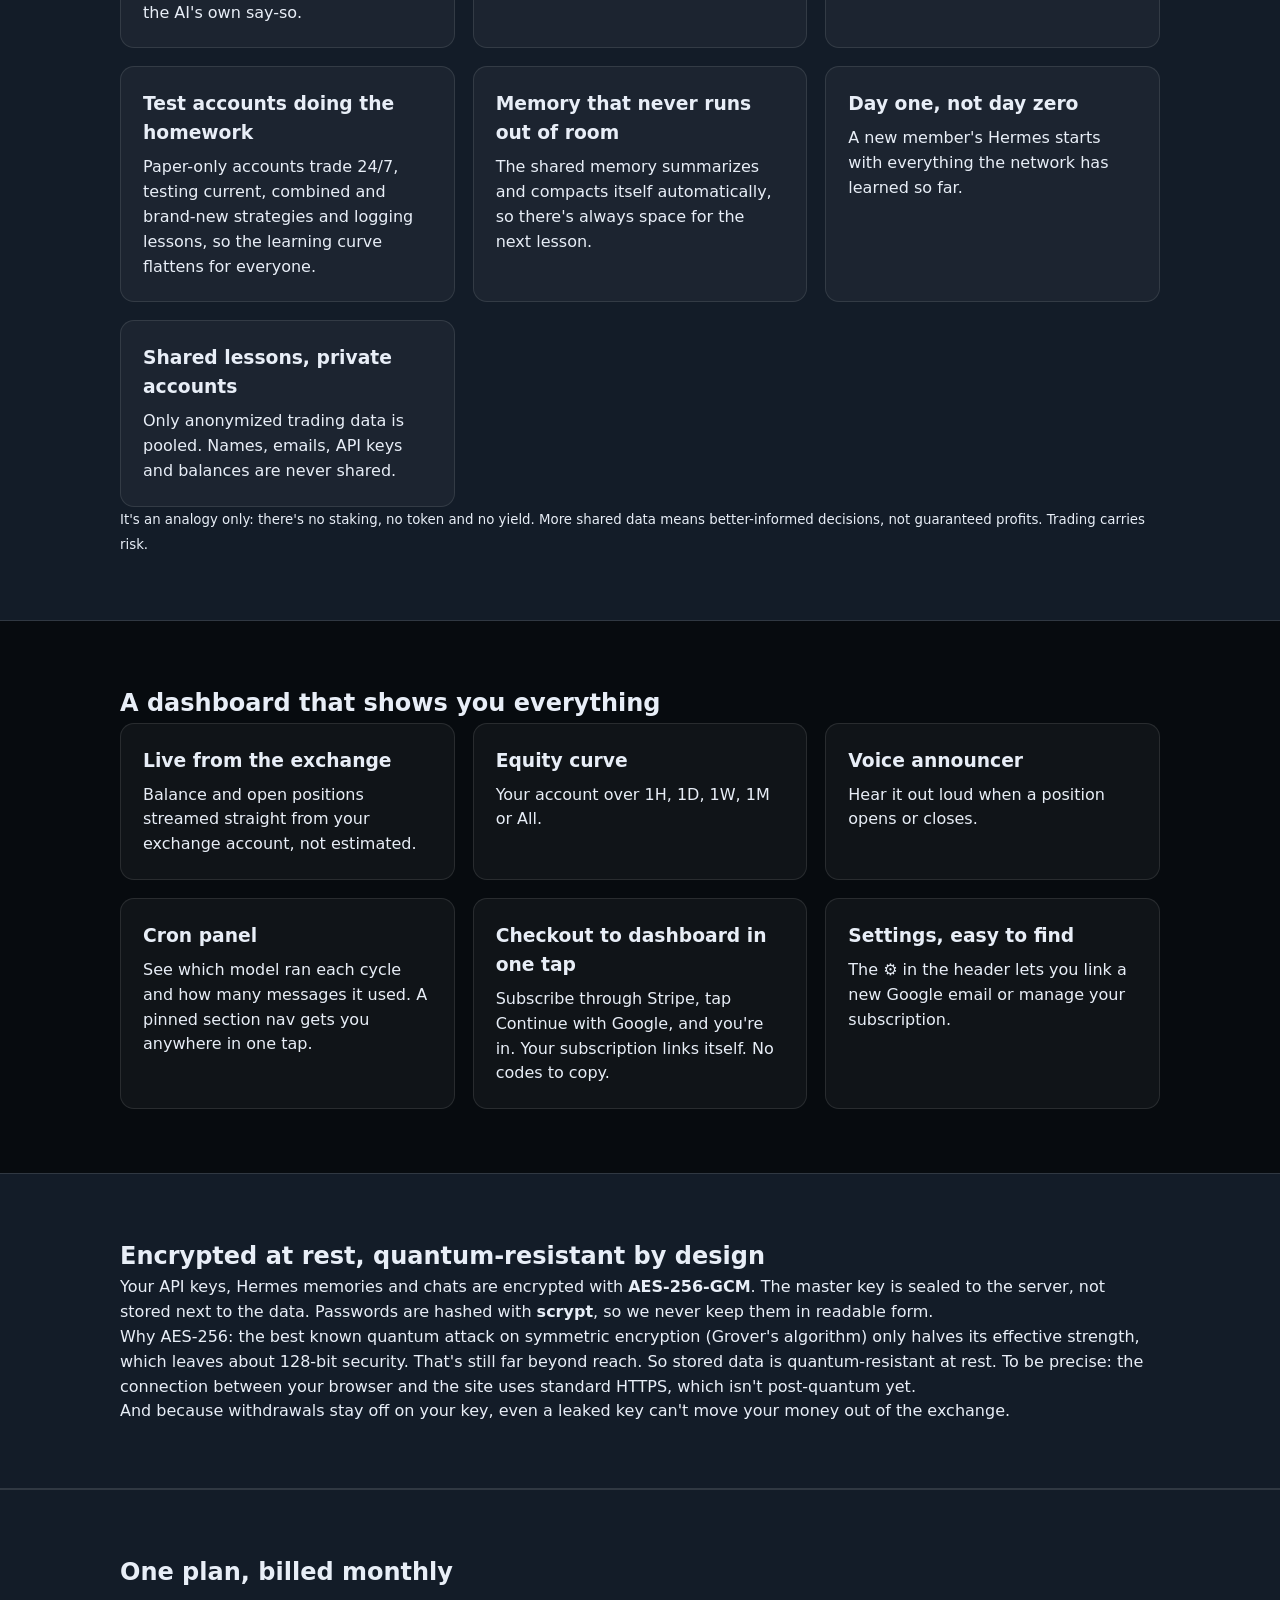
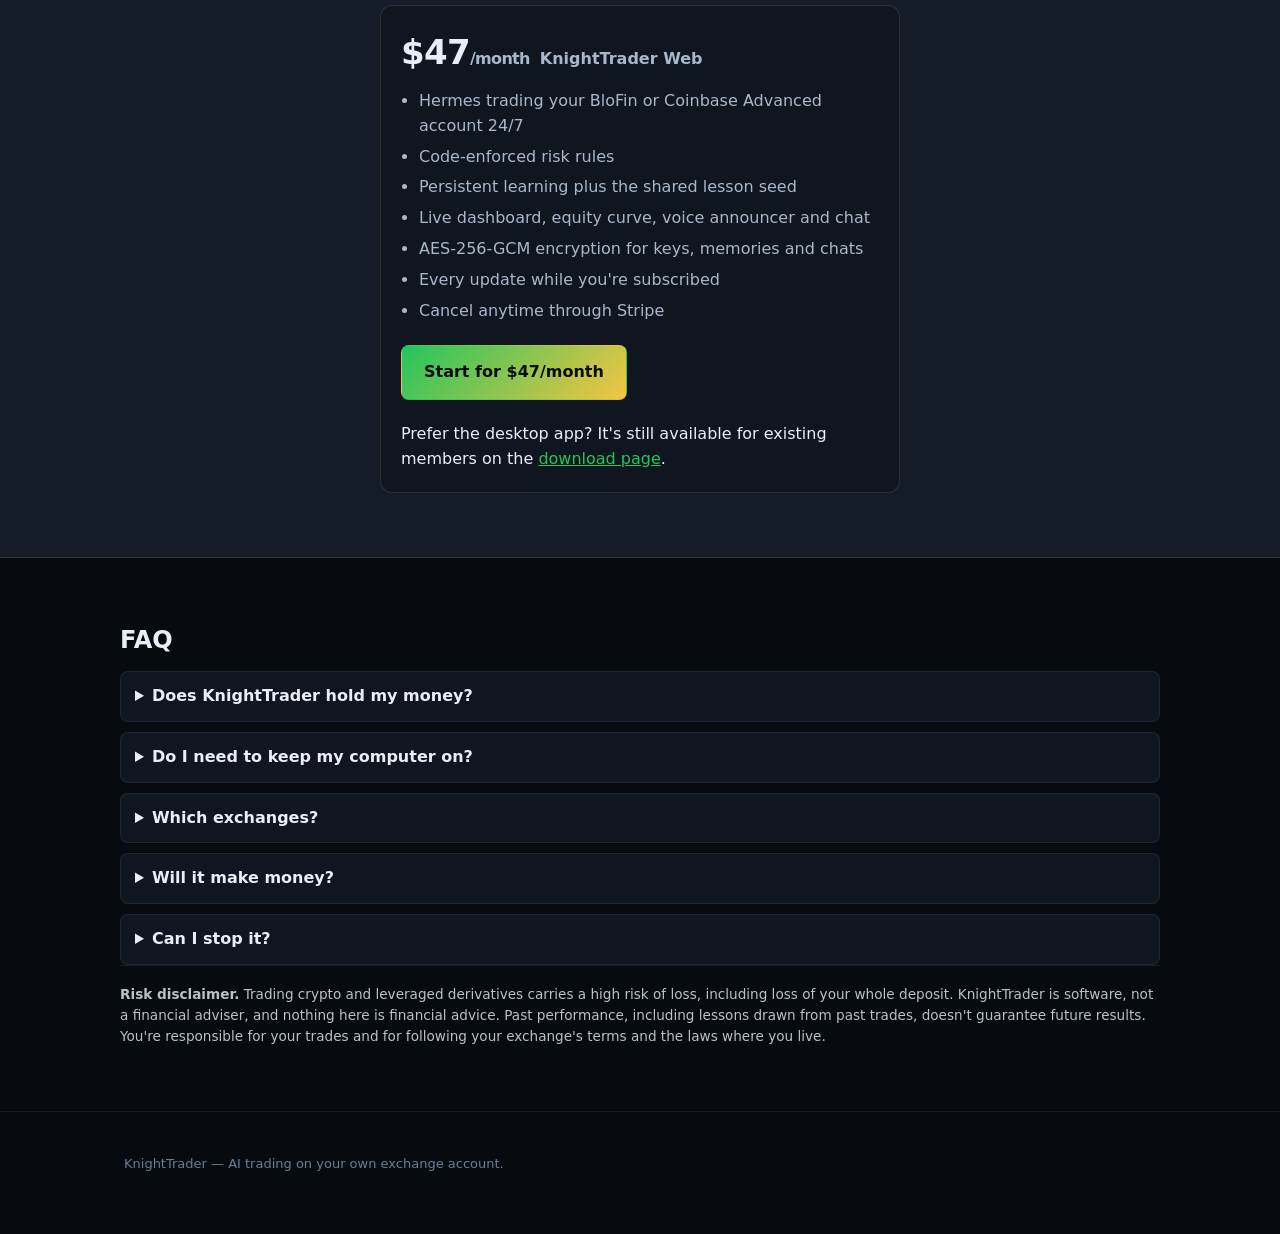
==== commit 8fdf5009: "Cadence: every 10 minutes" ====
--- a/index.html
+++ b/index.html
@@ -15,7 +15,7 @@
 <main>
 <section class="hero"><div class="container">
 <div class="hero-badge">Now a web app. Nothing to install.</div>
-<h1>An AI trader that works your own exchange account every 5 minutes, with the rules written in code.</h1>
+<h1>An AI trader that works your own exchange account every 10 minutes, with the rules written in code.</h1>
 <p class="hero-sub">Sign up, paste a BloFin or Coinbase Advanced API key, and Hermes starts reviewing the market and your positions on our server around the clock. Every trade has a take-profit and a stop-loss. Every trade is sized by a hard cap. Every result becomes a lesson it keeps.</p>
 <div class="hero-actions"><a class="btn-primary" href="https://buy.stripe.com/cNi3cwe6Wb0oc991JOe3e0b">Start for $47/month</a><a class="btn-secondary" href="https://knighttrader-1-1.tail7aa3c9.ts.net">Open the web app</a></div>
 <p class="hero-trust">Your money stays on your exchange. We only ever hold a trading key, and we tell you to leave withdrawals switched off.</p>
@@ -25,7 +25,7 @@
 <section id="how" class="sec section-dark"><div class="wrap"><h2>How it works, start to finish</h2><div class="grid">
 <div class="card"><h3>1. Create your account</h3><p>Sign up with email or Google. Each person gets their own account, keys, memory and history.</p></div>
 <div class="card"><h3>2. Connect your exchange</h3><p>The guided <a href="https://knighttrader-1-1.tail7aa3c9.ts.net/onboarding.html">setup page</a> walks you through making a BloFin or Coinbase Advanced API key with trading on and withdrawals off, then checks that the key works.</p></div>
-<div class="card"><h3>3. Hermes takes the shift</h3><p>Every 5 minutes, on our server, Hermes reads the market and your account, decides, and acts, or deliberately does nothing. Your computer can be off.</p></div>
+<div class="card"><h3>3. Hermes takes the shift</h3><p>Every 10 minutes, around the clock on our server, Hermes reads the market and your account, decides, and acts, or deliberately does nothing. Your computer can be off.</p></div>
 <div class="card"><h3>4. You watch and talk to it</h3><p>Follow it live on the dashboard, and ask it why it took a trade on its own chat page.</p></div>
 </div></div></section>
 
@@ -86,7 +86,7 @@
 
 <section id="faq" class="sec"><div class="wrap"><h2>FAQ</h2><div class="faq">
 <details><summary>Does KnightTrader hold my money?</summary><p>No. Funds stay on your exchange account. We store a trading API key, encrypted, and the setup guide has you leave withdrawals off.</p></details>
-<details><summary>Do I need to keep my computer on?</summary><p>No. Hermes runs on our server every 5 minutes.</p></details>
+<details><summary>Do I need to keep my computer on?</summary><p>No. Hermes runs on our server every 10 minutes, day and night.</p></details>
 <details><summary>Which exchanges?</summary><p>BloFin and Coinbase Advanced. You must be eligible to use the exchange under its own terms.</p></details>
 <details><summary>Will it make money?</summary><p>Nobody can promise that. It will trade with fixed limits, and it will lose some trades. Start with an amount you can afford to lose.</p></details>
 <details><summary>Can I stop it?</summary><p>Yes. Pause trading or delete your key at any time, and cancel the subscription anytime through Stripe.</p></details>
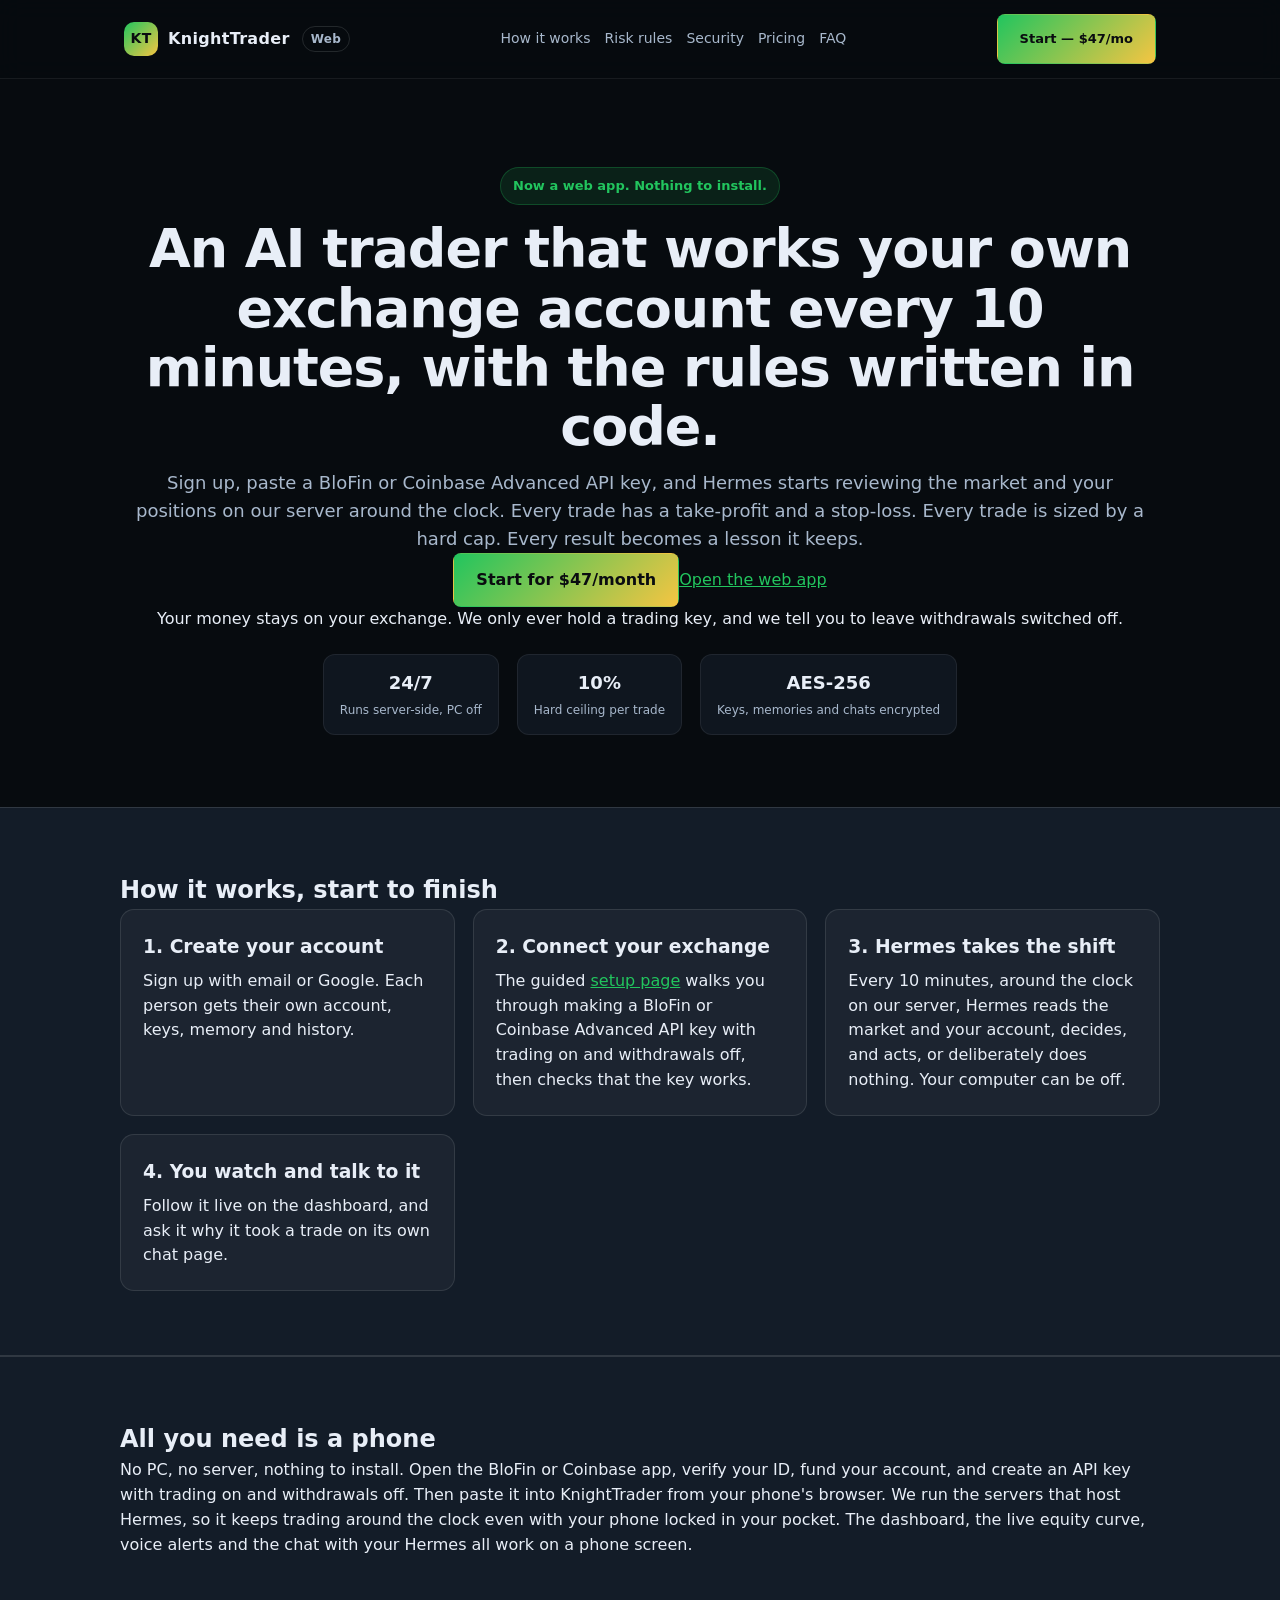
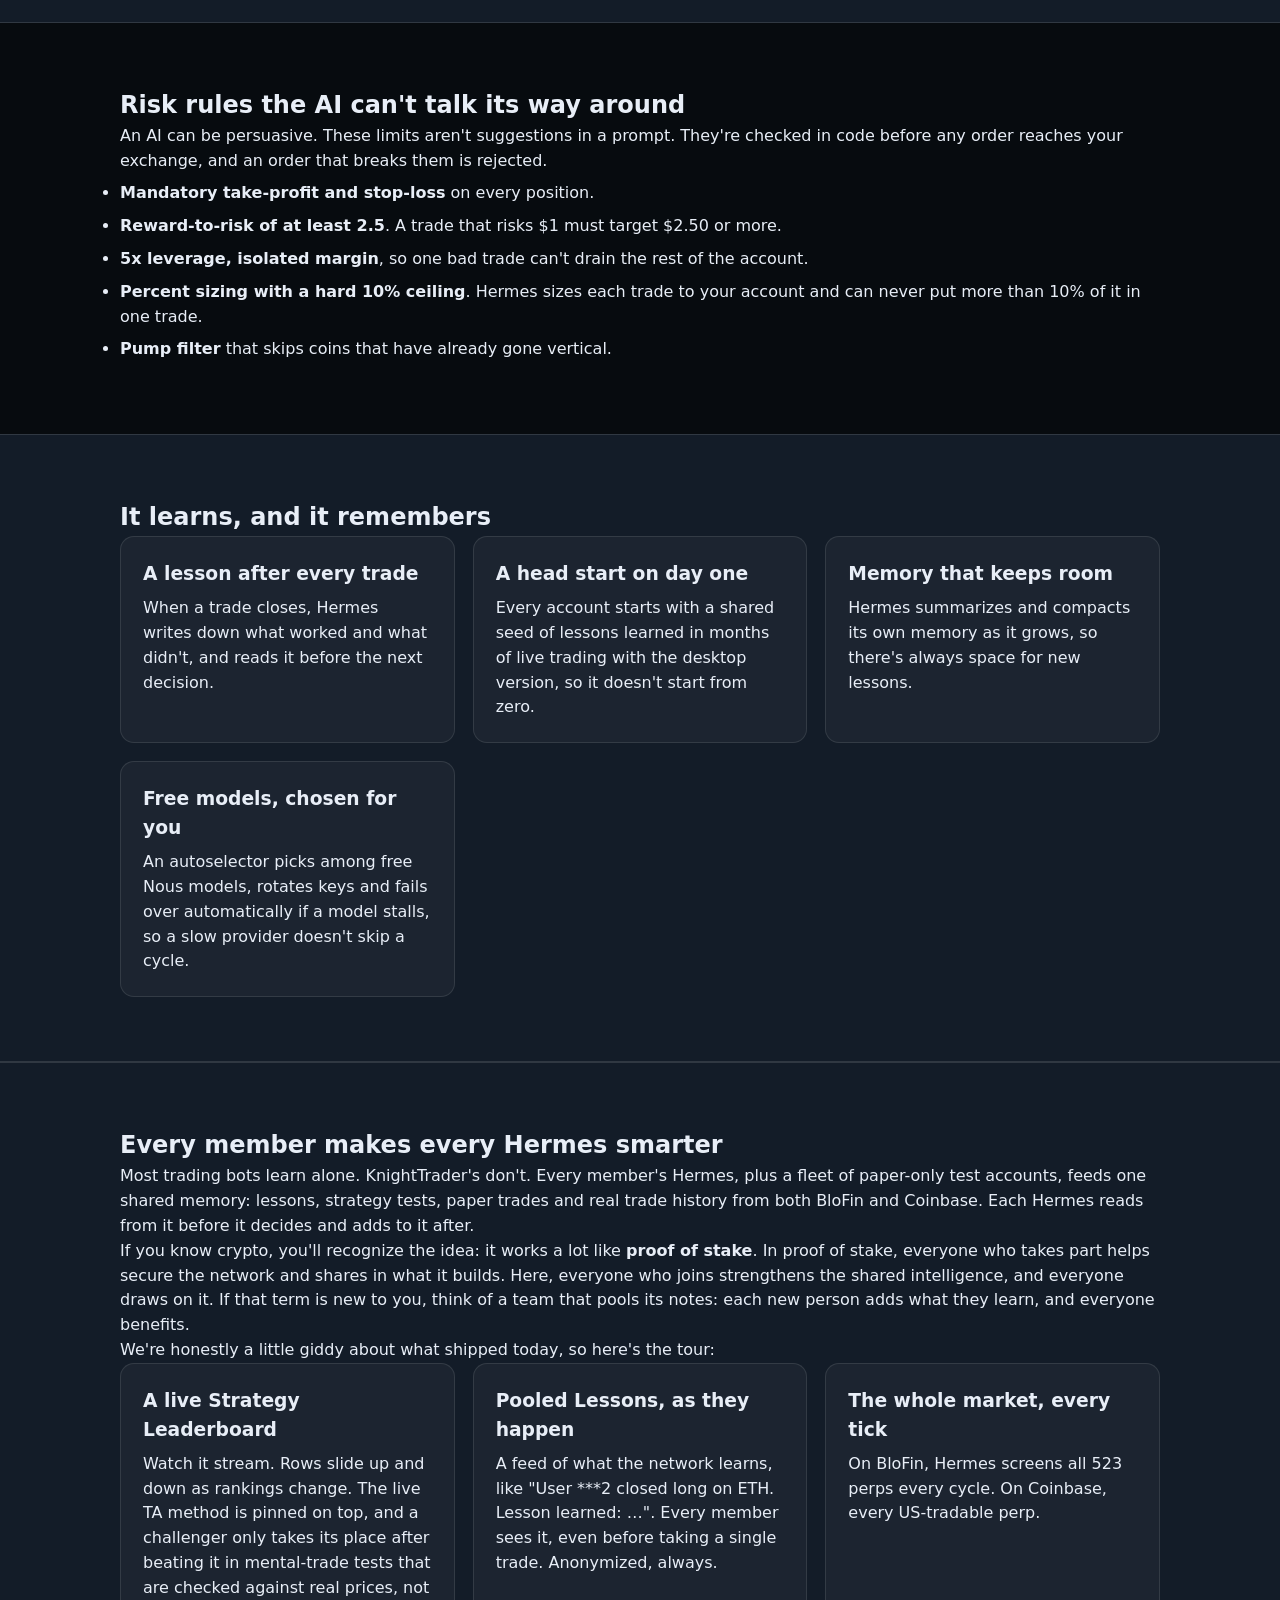
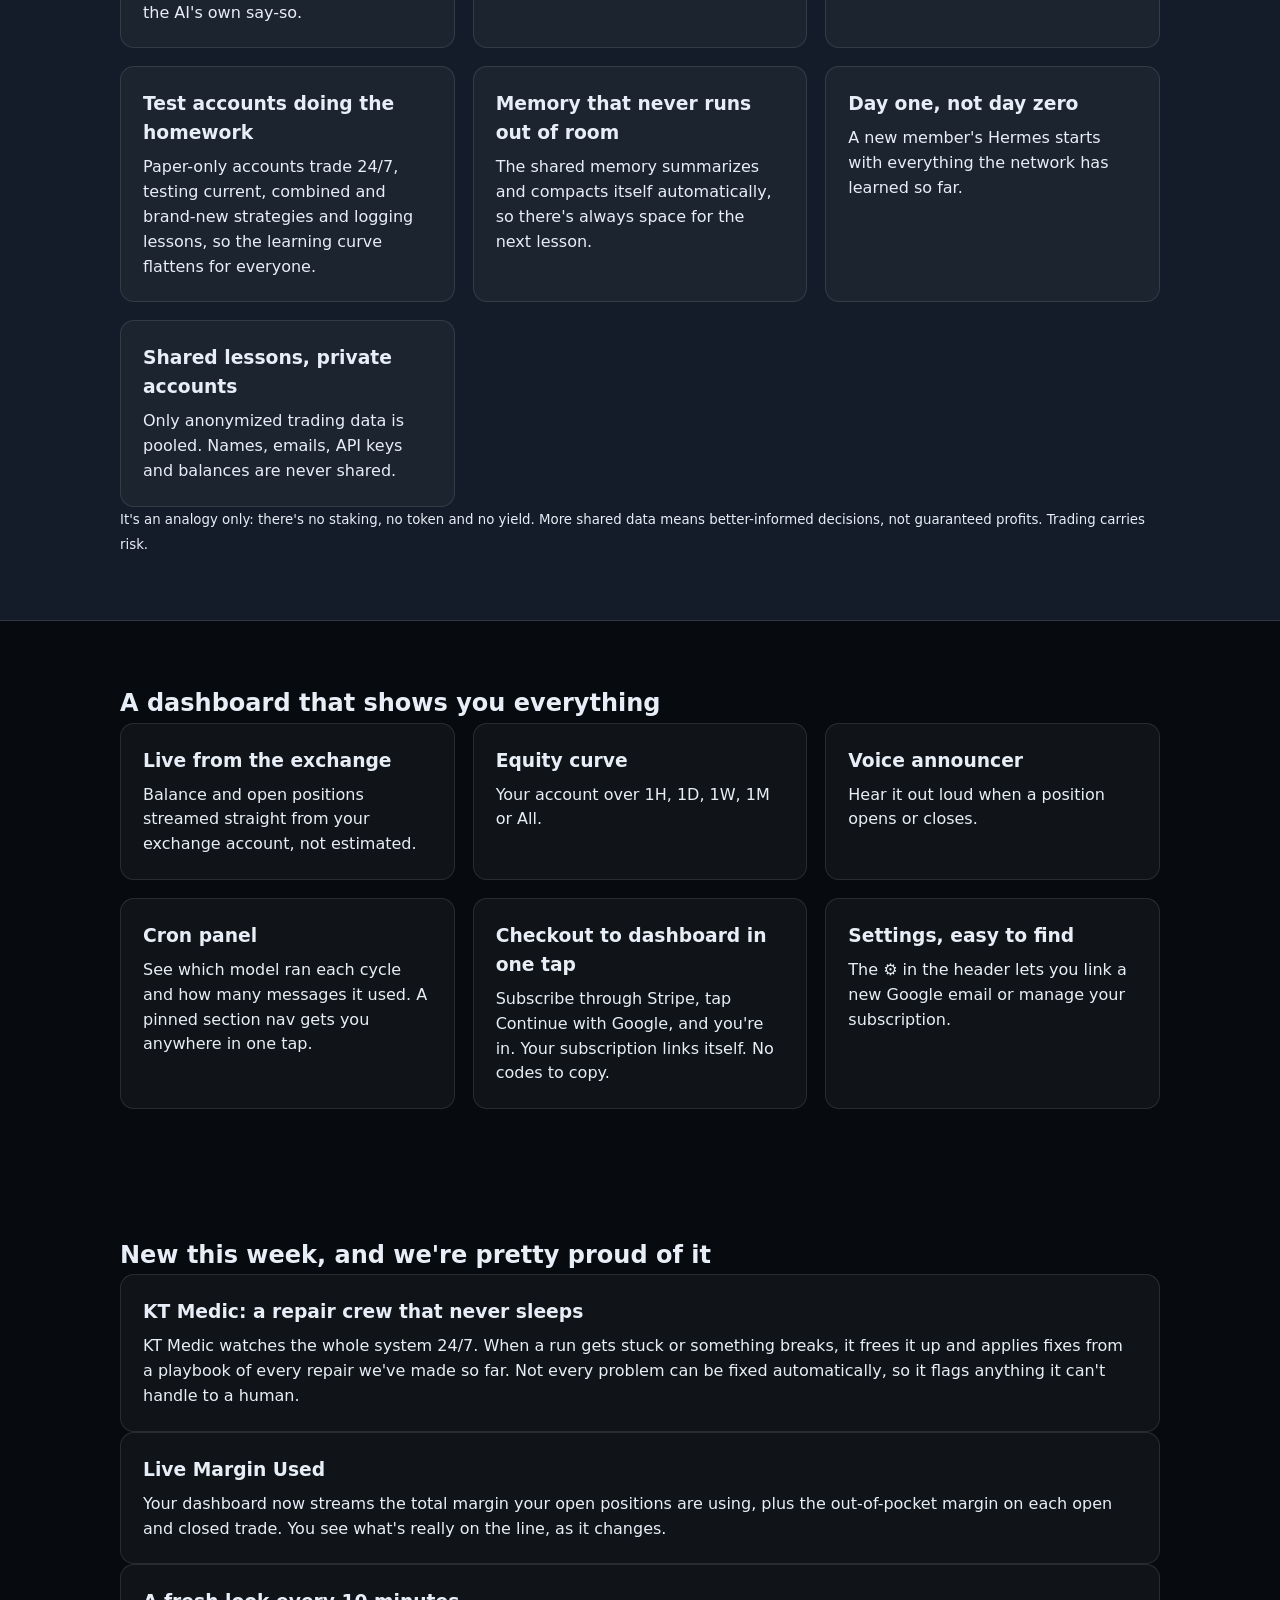
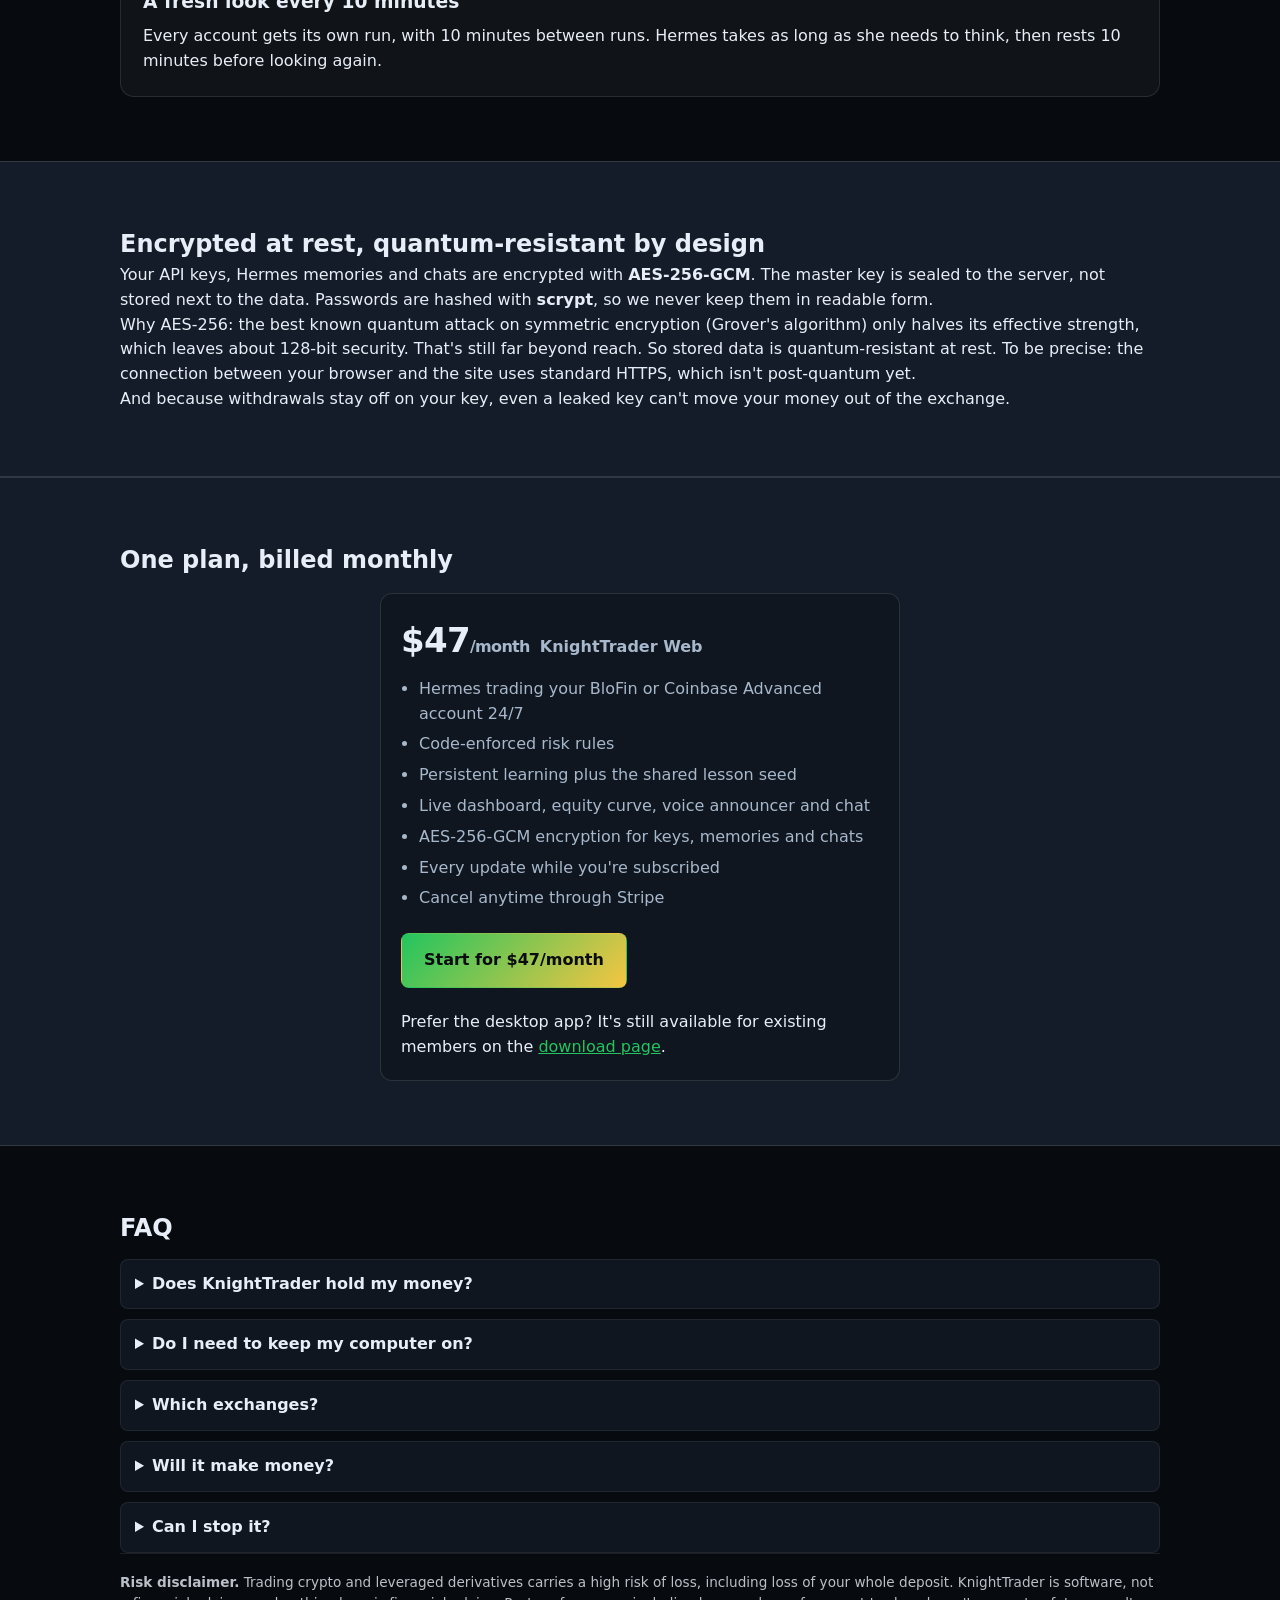
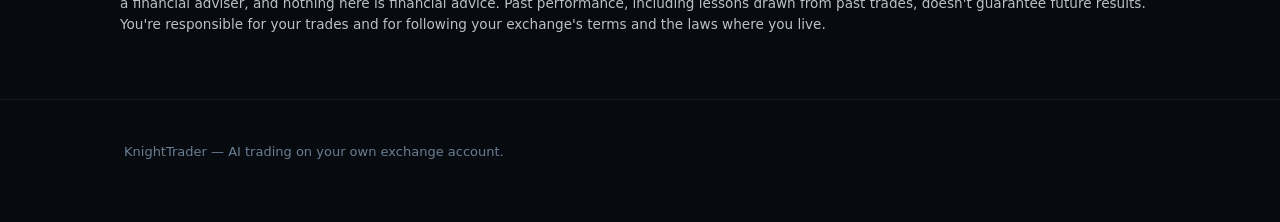
==== commit 6dea8824: "Show off KT Medic, live Margin Used, 10-minute runs" ====
--- a/index.html
+++ b/index.html
@@ -73,6 +73,11 @@
 <div class="card"><h3>Settings, easy to find</h3><p>The ⚙ in the header lets you link a new Google email or manage your subscription.</p></div>
 </div></div></section>
 
+<section id="medic" class="sec"><div class="wrap"><h2>New this week, and we're pretty proud of it</h2>
+<div class="card"><h3>KT Medic: a repair crew that never sleeps</h3><p>KT Medic watches the whole system 24/7. When a run gets stuck or something breaks, it frees it up and applies fixes from a playbook of every repair we've made so far. Not every problem can be fixed automatically, so it flags anything it can't handle to a human.</p></div>
+<div class="card"><h3>Live Margin Used</h3><p>Your dashboard now streams the total margin your open positions are using, plus the out-of-pocket margin on each open and closed trade. You see what's really on the line, as it changes.</p></div>
+<div class="card"><h3>A fresh look every 10 minutes</h3><p>Every account gets its own run, with 10 minutes between runs. Hermes takes as long as she needs to think, then rests 10 minutes before looking again.</p></div>
+</div></section>
 <section id="security" class="sec section-dark"><div class="wrap"><h2>Encrypted at rest, quantum-resistant by design</h2>
 <p>Your API keys, Hermes memories and chats are encrypted with <b>AES-256-GCM</b>. The master key is sealed to the server, not stored next to the data. Passwords are hashed with <b>scrypt</b>, so we never keep them in readable form.</p>
 <p>Why AES-256: the best known quantum attack on symmetric encryption (Grover's algorithm) only halves its effective strength, which leaves about 128-bit security. That's still far beyond reach. So stored data is quantum-resistant at rest. To be precise: the connection between your browser and the site uses standard HTTPS, which isn't post-quantum yet.</p>
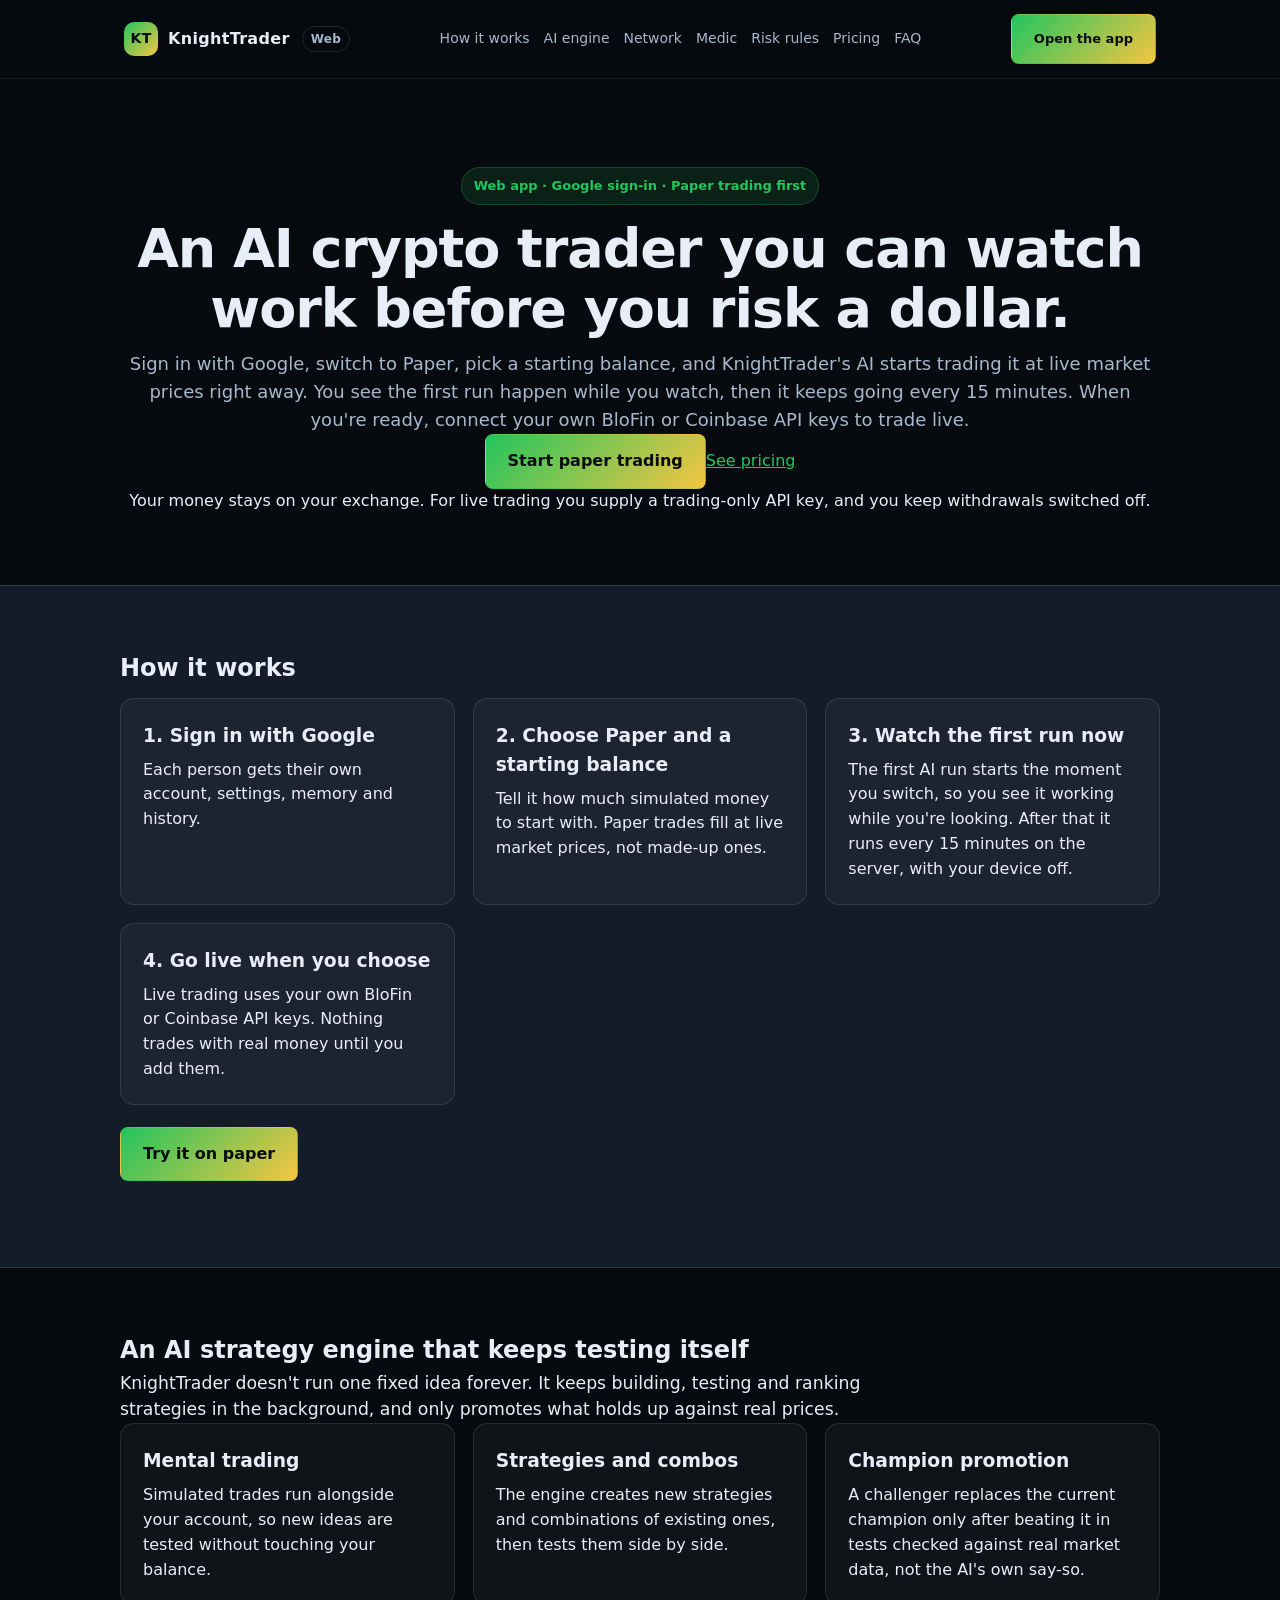
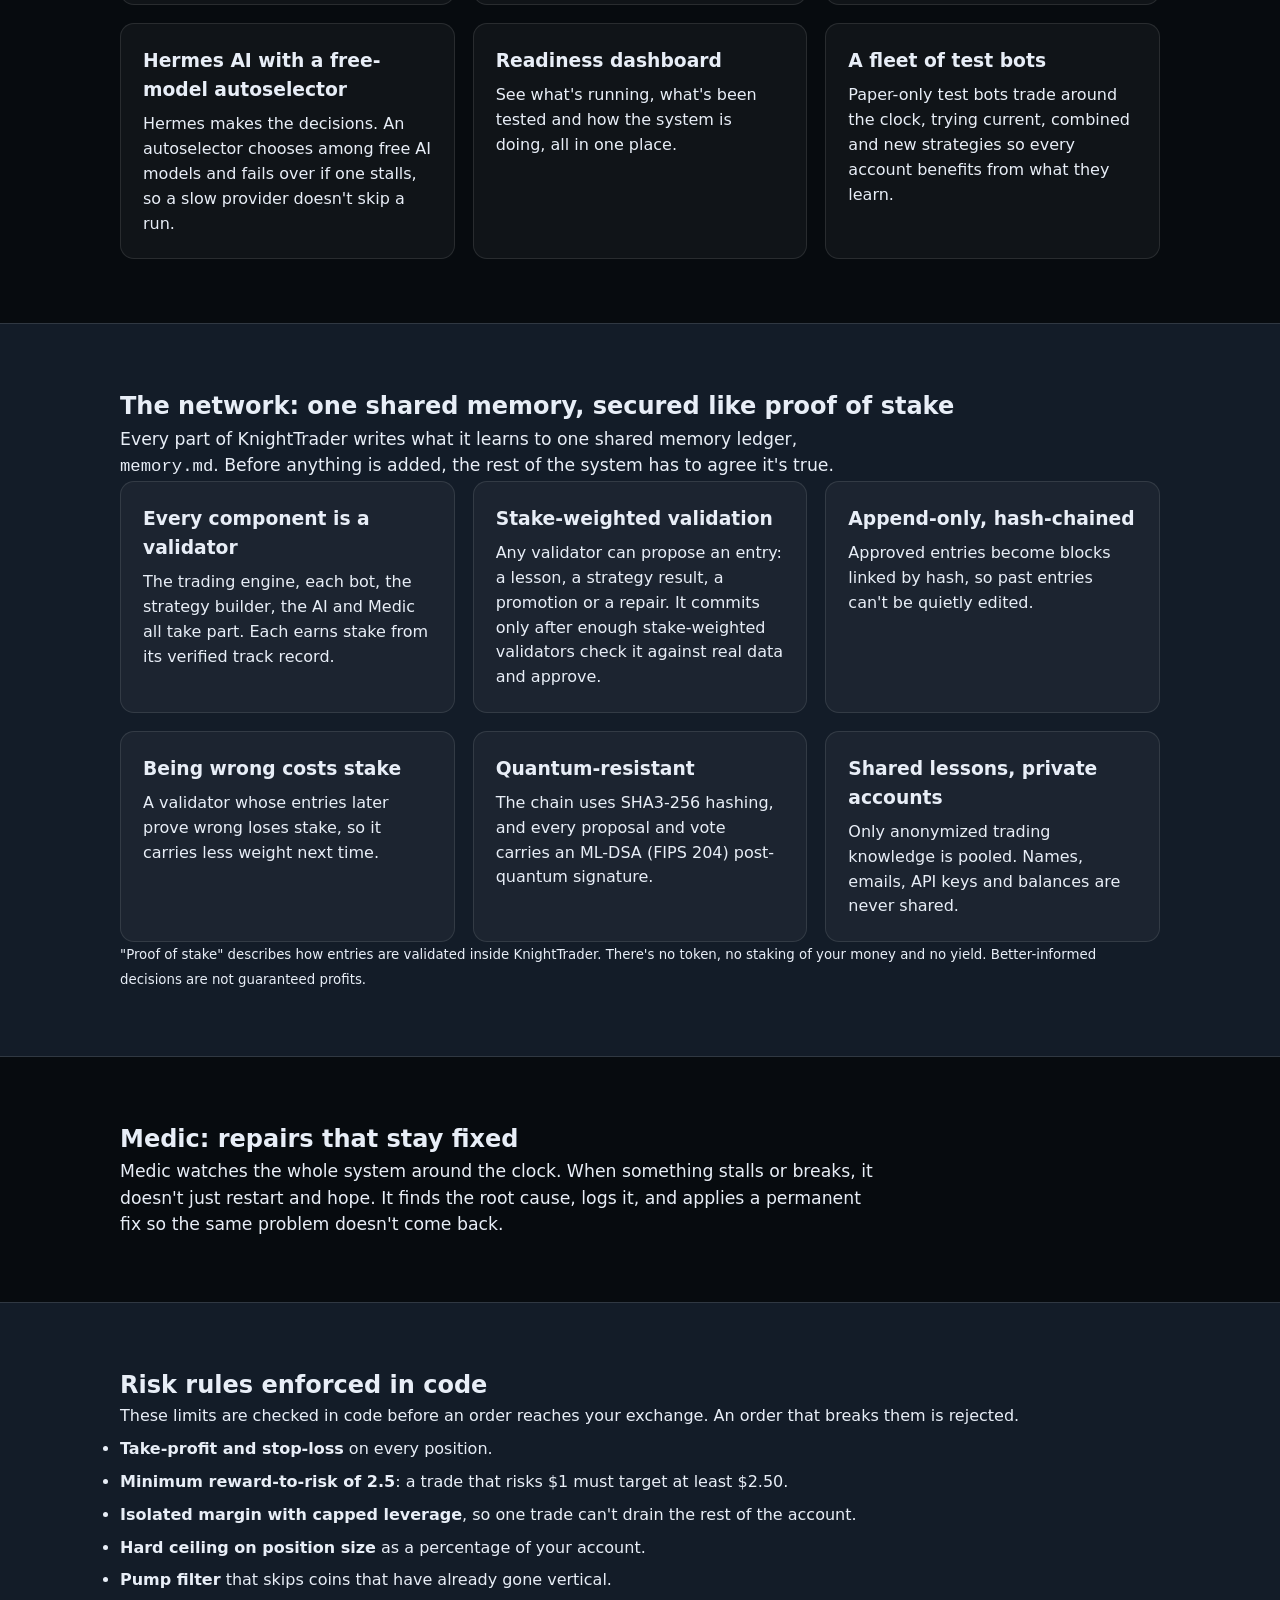
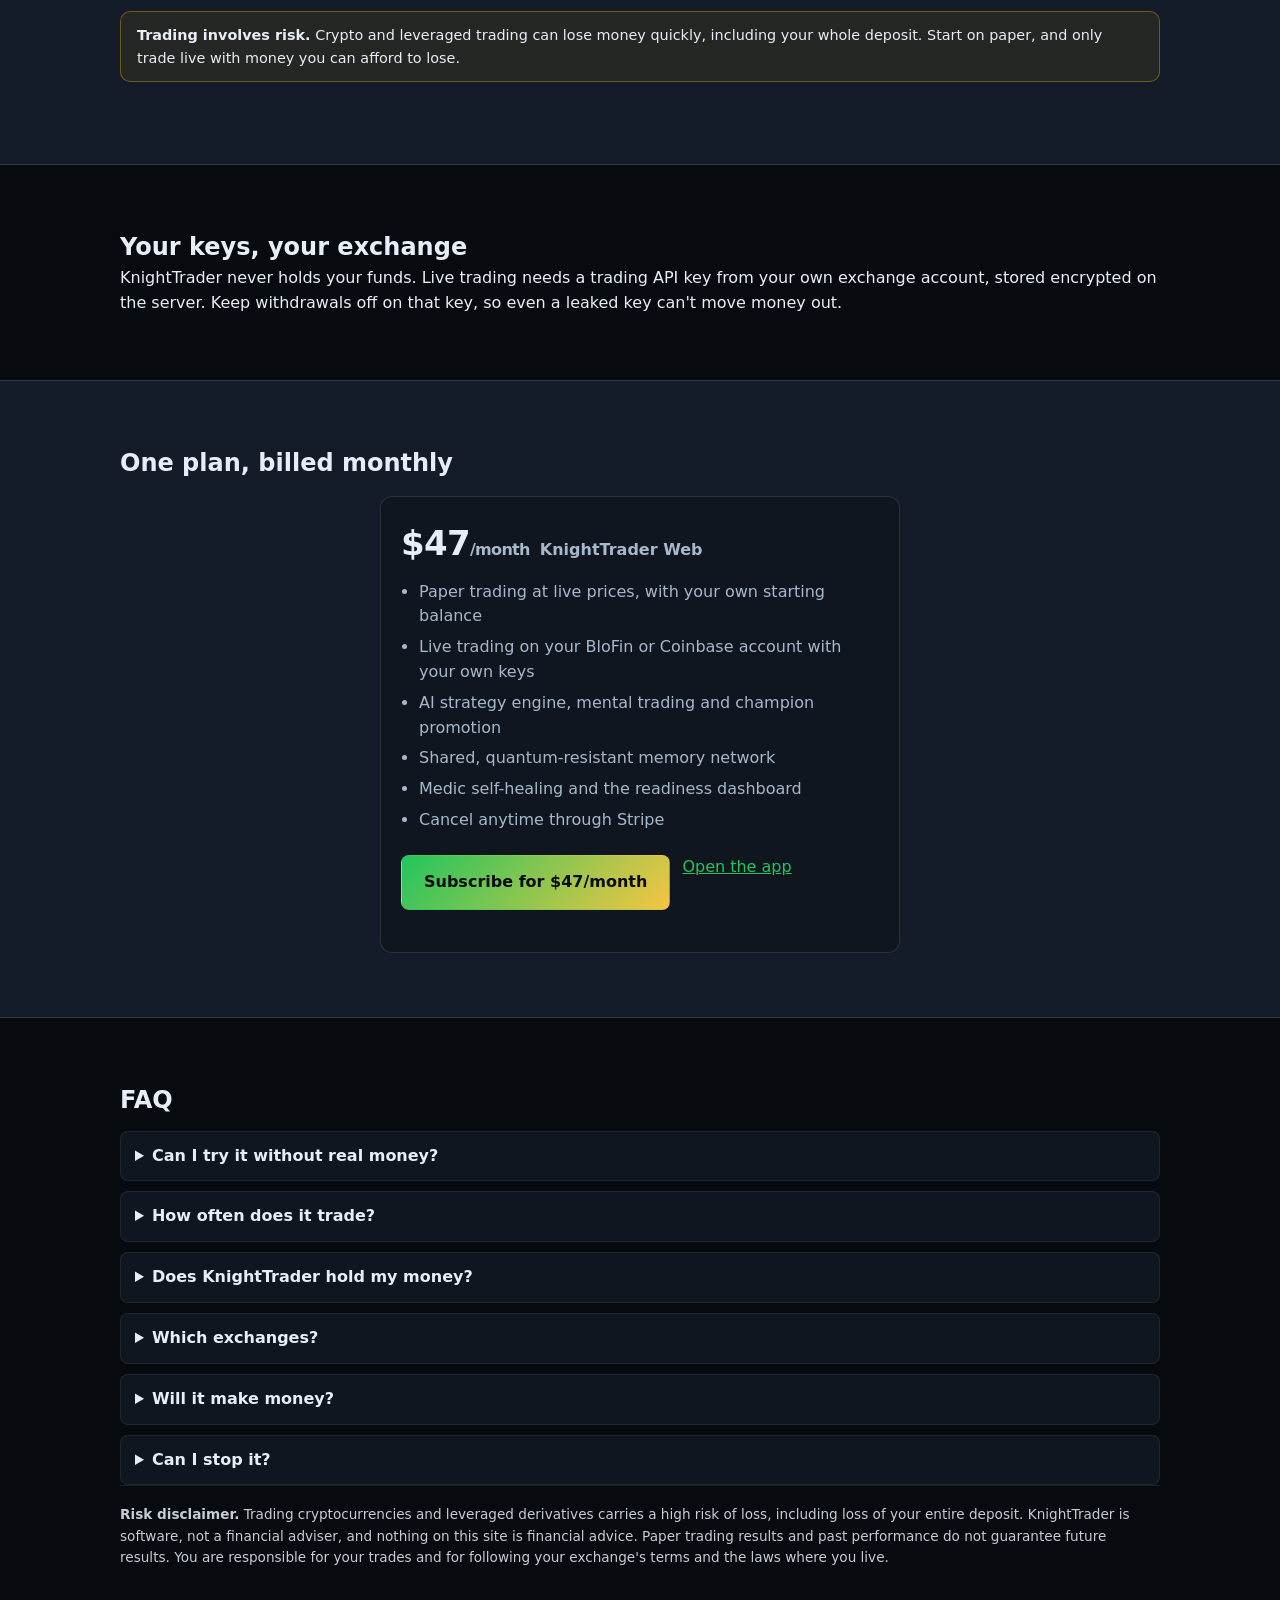
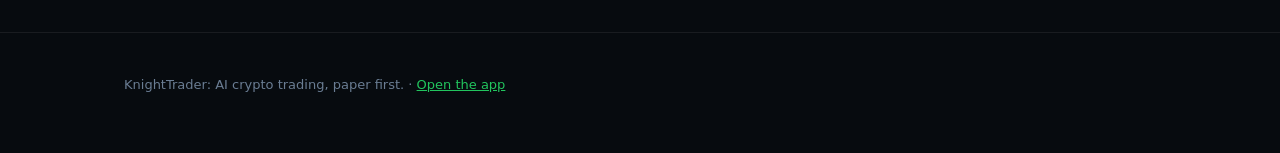
==== commit 07ab28bc: "Revamp sales page: paper-first message, accurate network/Medic sections, quantum-resistant ledger, u" ====
--- a/index.html
+++ b/index.html
@@ -1,102 +1,95 @@
 <!DOCTYPE html>
 <html lang="en"><head><meta charset="UTF-8"><meta name="viewport" content="width=device-width,initial-scale=1">
-<title>KnightTrader Web App: an AI trader that runs on your own exchange account, 24/7</title>
-<meta name="description" content="KnightTrader runs Hermes AI on your own BloFin or Coinbase Advanced account, around the clock, with risk rules enforced in code. $47/month.">
+<title>KnightTrader: AI crypto trading you can watch work, paper first</title>
+<meta name="description" content="KnightTrader is a multi-user AI crypto trading web app. Start with paper trading at live prices, watch your first run immediately, then go live with your own BloFin or Coinbase API keys.">
+<meta name="theme-color" content="#0b0f17">
 <link rel="stylesheet" href="styles.css">
 <style>
-.wrap{max-width:1080px;margin:0 auto;padding:0 20px}.grid{display:grid;grid-template-columns:repeat(auto-fit,minmax(260px,1fr));gap:18px}
+.wrap{max-width:1080px;margin:0 auto;padding:0 20px}.grid{display:grid;grid-template-columns:repeat(auto-fit,minmax(250px,1fr));gap:18px}
 .card{background:rgba(255,255,255,.04);border:1px solid rgba(255,255,255,.1);border-radius:14px;padding:22px}.card h3{margin:0 0 8px}
-.rules li{margin:8px 0}.mono{font-family:JetBrains Mono,monospace}.disc{font-size:.85rem;opacity:.8;border-top:1px solid rgba(255,255,255,.1);padding-top:18px}
-.sec{padding:64px 0}.sec h2{margin-top:0}.cta{display:flex;gap:12px;flex-wrap:wrap;margin:22px 0}
+.rules li{margin:8px 0}.disc{font-size:.85rem;opacity:.85;border-top:1px solid rgba(255,255,255,.1);padding-top:18px}
+.sec{padding:64px 0}.sec h2{margin-top:0}.lead{font-size:1.08rem;max-width:760px}.cta{display:flex;gap:12px;flex-wrap:wrap;margin:22px 0}
+.steps{counter-reset:s}.risk-bar{background:rgba(255,180,0,.08);border:1px solid rgba(255,180,0,.35);border-radius:10px;padding:12px 16px;font-size:.9rem;margin:18px 0}
+.site-nav{flex-wrap:wrap}
+@media (max-width:720px){.site-nav{display:none}.sec{padding:44px 0}.hero h1{font-size:1.9rem}.cta a,.hero-actions a{flex:1 1 100%;text-align:center}}
 </style></head><body>
 <header class="site-header"><div class="container"><div class="logo"><span class="logo-mark">KT</span><span class="logo-text">KnightTrader</span><span class="logo-badge">Web</span></div>
-<nav class="site-nav"><a href="#how">How it works</a><a href="#risk">Risk rules</a><a href="#security">Security</a><a href="#pricing">Pricing</a><a href="#faq">FAQ</a></nav>
-<div class="header-cta"><a class="btn-primary btn-sm" href="https://buy.stripe.com/cNi3cwe6Wb0oc991JOe3e0b">Start — $47/mo</a></div></div></header>
+<nav class="site-nav" aria-label="Sections"><a href="#how">How it works</a><a href="#engine">AI engine</a><a href="#network">Network</a><a href="#medic">Medic</a><a href="#risk">Risk rules</a><a href="#pricing">Pricing</a><a href="#faq">FAQ</a></nav>
+<div class="header-cta"><a class="btn-primary btn-sm" href="https://knighttrader.tail7aa3c9.ts.net">Open the app</a></div></div></header>
 <main>
 <section class="hero"><div class="container">
-<div class="hero-badge">Now a web app. Nothing to install.</div>
-<h1>An AI trader that works your own exchange account every 10 minutes, with the rules written in code.</h1>
-<p class="hero-sub">Sign up, paste a BloFin or Coinbase Advanced API key, and Hermes starts reviewing the market and your positions on our server around the clock. Every trade has a take-profit and a stop-loss. Every trade is sized by a hard cap. Every result becomes a lesson it keeps.</p>
-<div class="hero-actions"><a class="btn-primary" href="https://buy.stripe.com/cNi3cwe6Wb0oc991JOe3e0b">Start for $47/month</a><a class="btn-secondary" href="https://knighttrader-1-1.tail7aa3c9.ts.net">Open the web app</a></div>
-<p class="hero-trust">Your money stays on your exchange. We only ever hold a trading key, and we tell you to leave withdrawals switched off.</p>
-<div class="hero-proof"><div class="proof-item"><div class="proof-number">24/7</div><div class="proof-label">Runs server-side, PC off</div></div><div class="proof-item"><div class="proof-number">10%</div><div class="proof-label">Hard ceiling per trade</div></div><div class="proof-item"><div class="proof-number">AES-256</div><div class="proof-label">Keys, memories and chats encrypted</div></div></div>
+<div class="hero-badge">Web app · Google sign-in · Paper trading first</div>
+<h1>An AI crypto trader you can watch work before you risk a dollar.</h1>
+<p class="hero-sub">Sign in with Google, switch to Paper, pick a starting balance, and KnightTrader's AI starts trading it at live market prices right away. You see the first run happen while you watch, then it keeps going every 15 minutes. When you're ready, connect your own BloFin or Coinbase API keys to trade live.</p>
+<div class="hero-actions"><a class="btn-primary" href="https://knighttrader.tail7aa3c9.ts.net">Start paper trading</a><a class="btn-secondary" href="#pricing">See pricing</a></div>
+<p class="hero-trust">Your money stays on your exchange. For live trading you supply a trading-only API key, and you keep withdrawals switched off.</p>
 </div></section>
 
-<section id="how" class="sec section-dark"><div class="wrap"><h2>How it works, start to finish</h2><div class="grid">
-<div class="card"><h3>1. Create your account</h3><p>Sign up with email or Google. Each person gets their own account, keys, memory and history.</p></div>
-<div class="card"><h3>2. Connect your exchange</h3><p>The guided <a href="https://knighttrader-1-1.tail7aa3c9.ts.net/onboarding.html">setup page</a> walks you through making a BloFin or Coinbase Advanced API key with trading on and withdrawals off, then checks that the key works.</p></div>
-<div class="card"><h3>3. Hermes takes the shift</h3><p>Every 10 minutes, around the clock on our server, Hermes reads the market and your account, decides, and acts, or deliberately does nothing. Your computer can be off.</p></div>
-<div class="card"><h3>4. You watch and talk to it</h3><p>Follow it live on the dashboard, and ask it why it took a trade on its own chat page.</p></div>
+<section id="how" class="sec section-dark"><div class="wrap"><h2>How it works</h2><div class="grid steps">
+<div class="card"><h3>1. Sign in with Google</h3><p>Each person gets their own account, settings, memory and history.</p></div>
+<div class="card"><h3>2. Choose Paper and a starting balance</h3><p>Tell it how much simulated money to start with. Paper trades fill at live market prices, not made-up ones.</p></div>
+<div class="card"><h3>3. Watch the first run now</h3><p>The first AI run starts the moment you switch, so you see it working while you're looking. After that it runs every 15 minutes on the server, with your device off.</p></div>
+<div class="card"><h3>4. Go live when you choose</h3><p>Live trading uses your own BloFin or Coinbase API keys. Nothing trades with real money until you add them.</p></div>
+</div>
+<div class="cta"><a class="btn-primary" href="https://knighttrader.tail7aa3c9.ts.net">Try it on paper</a></div></div></section>
+
+<section id="engine" class="sec"><div class="wrap"><h2>An AI strategy engine that keeps testing itself</h2>
+<p class="lead">KnightTrader doesn't run one fixed idea forever. It keeps building, testing and ranking strategies in the background, and only promotes what holds up against real prices.</p>
+<div class="grid">
+<div class="card"><h3>Mental trading</h3><p>Simulated trades run alongside your account, so new ideas are tested without touching your balance.</p></div>
+<div class="card"><h3>Strategies and combos</h3><p>The engine creates new strategies and combinations of existing ones, then tests them side by side.</p></div>
+<div class="card"><h3>Champion promotion</h3><p>A challenger replaces the current champion only after beating it in tests checked against real market data, not the AI's own say-so.</p></div>
+<div class="card"><h3>Hermes AI with a free-model autoselector</h3><p>Hermes makes the decisions. An autoselector chooses among free AI models and fails over if one stalls, so a slow provider doesn't skip a run.</p></div>
+<div class="card"><h3>Readiness dashboard</h3><p>See what's running, what's been tested and how the system is doing, all in one place.</p></div>
+<div class="card"><h3>A fleet of test bots</h3><p>Paper-only test bots trade around the clock, trying current, combined and new strategies so every account benefits from what they learn.</p></div>
 </div></div></section>
 
-<section id="phone" class="sec section-accent"><div class="wrap"><h2>All you need is a phone</h2>
-<p>No PC, no server, nothing to install. Open the BloFin or Coinbase app, verify your ID, fund your account, and create an API key with trading on and withdrawals off. Then paste it into KnightTrader from your phone's browser. We run the servers that host Hermes, so it keeps trading around the clock even with your phone locked in your pocket. The dashboard, the live equity curve, voice alerts and the chat with your Hermes all work on a phone screen.</p>
-</div></section>
-<section id="risk" class="sec"><div class="wrap"><h2>Risk rules the AI can't talk its way around</h2>
-<p>An AI can be persuasive. These limits aren't suggestions in a prompt. They're checked in code before any order reaches your exchange, and an order that breaks them is rejected.</p>
-<ul class="rules">
-<li><b>Mandatory take-profit and stop-loss</b> on every position.</li>
-<li><b>Reward-to-risk of at least 2.5</b>. A trade that risks $1 must target $2.50 or more.</li>
-<li><b>5x leverage, isolated margin</b>, so one bad trade can't drain the rest of the account.</li>
-<li><b>Percent sizing with a hard 10% ceiling</b>. Hermes sizes each trade to your account and can never put more than 10% of it in one trade.</li>
-<li><b>Pump filter</b> that skips coins that have already gone vertical.</li></ul></div></section>
-
-<section class="sec section-dark"><div class="wrap"><h2>It learns, and it remembers</h2><div class="grid">
-<div class="card"><h3>A lesson after every trade</h3><p>When a trade closes, Hermes writes down what worked and what didn't, and reads it before the next decision.</p></div>
-<div class="card"><h3>A head start on day one</h3><p>Every account starts with a shared seed of lessons learned in months of live trading with the desktop version, so it doesn't start from zero.</p></div>
-<div class="card"><h3>Memory that keeps room</h3><p>Hermes summarizes and compacts its own memory as it grows, so there's always space for new lessons.</p></div>
-<div class="card"><h3>Free models, chosen for you</h3><p>An autoselector picks among free Nous models, rotates keys and fails over automatically if a model stalls, so a slow provider doesn't skip a cycle.</p></div>
-</div></div></section>
-
-<section id="network" class="sec section-accent"><div class="wrap"><h2>Every member makes every Hermes smarter</h2>
-<p>Most trading bots learn alone. KnightTrader's don't. Every member's Hermes, plus a fleet of paper-only test accounts, feeds one shared memory: lessons, strategy tests, paper trades and real trade history from both BloFin and Coinbase. Each Hermes reads from it before it decides and adds to it after.</p>
-<p>If you know crypto, you'll recognize the idea: it works a lot like <b>proof of stake</b>. In proof of stake, everyone who takes part helps secure the network and shares in what it builds. Here, everyone who joins strengthens the shared intelligence, and everyone draws on it. If that term is new to you, think of a team that pools its notes: each new person adds what they learn, and everyone benefits.</p>
-<p>We're honestly a little giddy about what shipped today, so here's the tour:</p>
+<section id="network" class="sec section-accent"><div class="wrap"><h2>The network: one shared memory, secured like proof of stake</h2>
+<p class="lead">Every part of KnightTrader writes what it learns to one shared memory ledger, <code>memory.md</code>. Before anything is added, the rest of the system has to agree it's true.</p>
 <div class="grid">
-<div class="card"><h3>A live Strategy Leaderboard</h3><p>Watch it stream. Rows slide up and down as rankings change. The live TA method is pinned on top, and a challenger only takes its place after beating it in mental-trade tests that are checked against real prices, not the AI's own say-so.</p></div>
-<div class="card"><h3>Pooled Lessons, as they happen</h3><p>A feed of what the network learns, like "User ***2 closed long on ETH. Lesson learned: …". Every member sees it, even before taking a single trade. Anonymized, always.</p></div>
-<div class="card"><h3>The whole market, every tick</h3><p>On BloFin, Hermes screens all 523 perps every cycle. On Coinbase, every US-tradable perp.</p></div>
-<div class="card"><h3>Test accounts doing the homework</h3><p>Paper-only accounts trade 24/7, testing current, combined and brand-new strategies and logging lessons, so the learning curve flattens for everyone.</p></div>
-<div class="card"><h3>Memory that never runs out of room</h3><p>The shared memory summarizes and compacts itself automatically, so there's always space for the next lesson.</p></div>
-<div class="card"><h3>Day one, not day zero</h3><p>A new member's Hermes starts with everything the network has learned so far.</p></div>
-<div class="card"><h3>Shared lessons, private accounts</h3><p>Only anonymized trading data is pooled. Names, emails, API keys and balances are never shared.</p></div>
+<div class="card"><h3>Every component is a validator</h3><p>The trading engine, each bot, the strategy builder, the AI and Medic all take part. Each earns stake from its verified track record.</p></div>
+<div class="card"><h3>Stake-weighted validation</h3><p>Any validator can propose an entry: a lesson, a strategy result, a promotion or a repair. It commits only after enough stake-weighted validators check it against real data and approve.</p></div>
+<div class="card"><h3>Append-only, hash-chained</h3><p>Approved entries become blocks linked by hash, so past entries can't be quietly edited.</p></div>
+<div class="card"><h3>Being wrong costs stake</h3><p>A validator whose entries later prove wrong loses stake, so it carries less weight next time.</p></div>
+<div class="card"><h3>Quantum-resistant</h3><p>The chain uses SHA3-256 hashing, and every proposal and vote carries an ML-DSA (FIPS 204) post-quantum signature.</p></div>
+<div class="card"><h3>Shared lessons, private accounts</h3><p>Only anonymized trading knowledge is pooled. Names, emails, API keys and balances are never shared.</p></div>
 </div>
-<p class="note"><small>It's an analogy only: there's no staking, no token and no yield. More shared data means better-informed decisions, not guaranteed profits. Trading carries risk.</small></p>
+<p class="note"><small>"Proof of stake" describes how entries are validated inside KnightTrader. There's no token, no staking of your money and no yield. Better-informed decisions are not guaranteed profits.</small></p>
 </div></section>
 
-<section class="sec"><div class="wrap"><h2>A dashboard that shows you everything</h2><div class="grid">
-<div class="card"><h3>Live from the exchange</h3><p>Balance and open positions streamed straight from your exchange account, not estimated.</p></div>
-<div class="card"><h3>Equity curve</h3><p>Your account over 1H, 1D, 1W, 1M or All.</p></div>
-<div class="card"><h3>Voice announcer</h3><p>Hear it out loud when a position opens or closes.</p></div>
-<div class="card"><h3>Cron panel</h3><p>See which model ran each cycle and how many messages it used. A pinned section nav gets you anywhere in one tap.</p></div>
-<div class="card"><h3>Checkout to dashboard in one tap</h3><p>Subscribe through Stripe, tap Continue with Google, and you're in. Your subscription links itself. No codes to copy.</p></div>
-<div class="card"><h3>Settings, easy to find</h3><p>The ⚙ in the header lets you link a new Google email or manage your subscription.</p></div>
-</div></div></section>
+<section id="medic" class="sec"><div class="wrap"><h2>Medic: repairs that stay fixed</h2>
+<p class="lead">Medic watches the whole system around the clock. When something stalls or breaks, it doesn't just restart and hope. It finds the root cause, logs it, and applies a permanent fix so the same problem doesn't come back.</p>
+</div></section>
 
-<section id="medic" class="sec"><div class="wrap"><h2>New this week, and we're pretty proud of it</h2>
-<div class="card"><h3>KT Medic: a repair crew that never sleeps</h3><p>KT Medic watches the whole system 24/7. When a run gets stuck or something breaks, it frees it up and applies fixes from a playbook of every repair we've made so far. Not every problem can be fixed automatically, so it flags anything it can't handle to a human.</p></div>
-<div class="card"><h3>Live Margin Used</h3><p>Your dashboard now streams the total margin your open positions are using, plus the out-of-pocket margin on each open and closed trade. You see what's really on the line, as it changes.</p></div>
-<div class="card"><h3>A fresh look every 10 minutes</h3><p>Every account gets its own run, with 10 minutes between runs. Hermes takes as long as she needs to think, then rests 10 minutes before looking again.</p></div>
+<section id="risk" class="sec section-dark"><div class="wrap"><h2>Risk rules enforced in code</h2>
+<p>These limits are checked in code before an order reaches your exchange. An order that breaks them is rejected.</p>
+<ul class="rules">
+<li><b>Take-profit and stop-loss</b> on every position.</li>
+<li><b>Minimum reward-to-risk of 2.5</b>: a trade that risks $1 must target at least $2.50.</li>
+<li><b>Isolated margin with capped leverage</b>, so one trade can't drain the rest of the account.</li>
+<li><b>Hard ceiling on position size</b> as a percentage of your account.</li>
+<li><b>Pump filter</b> that skips coins that have already gone vertical.</li></ul>
+<div class="risk-bar"><b>Trading involves risk.</b> Crypto and leveraged trading can lose money quickly, including your whole deposit. Start on paper, and only trade live with money you can afford to lose.</div>
 </div></section>
-<section id="security" class="sec section-dark"><div class="wrap"><h2>Encrypted at rest, quantum-resistant by design</h2>
-<p>Your API keys, Hermes memories and chats are encrypted with <b>AES-256-GCM</b>. The master key is sealed to the server, not stored next to the data. Passwords are hashed with <b>scrypt</b>, so we never keep them in readable form.</p>
-<p>Why AES-256: the best known quantum attack on symmetric encryption (Grover's algorithm) only halves its effective strength, which leaves about 128-bit security. That's still far beyond reach. So stored data is quantum-resistant at rest. To be precise: the connection between your browser and the site uses standard HTTPS, which isn't post-quantum yet.</p>
-<p>And because withdrawals stay off on your key, even a leaked key can't move your money out of the exchange.</p></div></section>
+
+<section id="security" class="sec"><div class="wrap"><h2>Your keys, your exchange</h2>
+<p>KnightTrader never holds your funds. Live trading needs a trading API key from your own exchange account, stored encrypted on the server. Keep withdrawals off on that key, so even a leaked key can't move money out.</p></div></section>
 
 <section id="pricing" class="sec section-accent"><div class="wrap"><h2>One plan, billed monthly</h2>
 <div class="pricing-card"><div class="pricing-header"><div class="pricing-price">$47<span>/month</span></div><div class="pricing-label">KnightTrader Web</div></div>
-<ul class="pricing-list"><li>Hermes trading your BloFin or Coinbase Advanced account 24/7</li><li>Code-enforced risk rules</li><li>Persistent learning plus the shared lesson seed</li><li>Live dashboard, equity curve, voice announcer and chat</li><li>AES-256-GCM encryption for keys, memories and chats</li><li>Every update while you're subscribed</li><li>Cancel anytime through Stripe</li></ul>
-<div class="cta"><a class="btn-primary" href="https://buy.stripe.com/cNi3cwe6Wb0oc991JOe3e0b">Start for $47/month</a></div>
-<p>Prefer the desktop app? It's still available for existing members on the <a href="https://1bananaonthewall-ux.github.io/knighttrader-blo-site/#download">download page</a>.</p></div></div></section>
+<ul class="pricing-list"><li>Paper trading at live prices, with your own starting balance</li><li>Live trading on your BloFin or Coinbase account with your own keys</li><li>AI strategy engine, mental trading and champion promotion</li><li>Shared, quantum-resistant memory network</li><li>Medic self-healing and the readiness dashboard</li><li>Cancel anytime through Stripe</li></ul>
+<div class="cta"><a class="btn-primary" href="https://buy.stripe.com/cNi3cwe6Wb0oc991JOe3e0b">Subscribe for $47/month</a><a class="btn-secondary" href="https://knighttrader.tail7aa3c9.ts.net">Open the app</a></div>
+</div></div></section>
 
 <section id="faq" class="sec"><div class="wrap"><h2>FAQ</h2><div class="faq">
-<details><summary>Does KnightTrader hold my money?</summary><p>No. Funds stay on your exchange account. We store a trading API key, encrypted, and the setup guide has you leave withdrawals off.</p></details>
-<details><summary>Do I need to keep my computer on?</summary><p>No. Hermes runs on our server every 10 minutes, day and night.</p></details>
-<details><summary>Which exchanges?</summary><p>BloFin and Coinbase Advanced. You must be eligible to use the exchange under its own terms.</p></details>
-<details><summary>Will it make money?</summary><p>Nobody can promise that. It will trade with fixed limits, and it will lose some trades. Start with an amount you can afford to lose.</p></details>
-<details><summary>Can I stop it?</summary><p>Yes. Pause trading or delete your key at any time, and cancel the subscription anytime through Stripe.</p></details>
+<details><summary>Can I try it without real money?</summary><p>Yes. Switch to Paper, choose a starting balance, and it trades that at live market prices. The first run starts right away.</p></details>
+<details><summary>How often does it trade?</summary><p>It reviews the market every 15 minutes, on the server, so your computer or phone can be off. It may decide not to trade.</p></details>
+<details><summary>Does KnightTrader hold my money?</summary><p>No. Funds stay on your exchange. For live trading you add a trading API key with withdrawals off.</p></details>
+<details><summary>Which exchanges?</summary><p>BloFin and Coinbase. You must be eligible to use the exchange under its own terms.</p></details>
+<details><summary>Will it make money?</summary><p>Nobody can promise that. It trades within fixed limits, and it will lose some trades. Paper results don't guarantee live results.</p></details>
+<details><summary>Can I stop it?</summary><p>Yes. Pause trading or delete your key at any time, and cancel your subscription anytime through Stripe.</p></details>
 </div>
-<p class="disc"><b>Risk disclaimer.</b> Trading crypto and leveraged derivatives carries a high risk of loss, including loss of your whole deposit. KnightTrader is software, not a financial adviser, and nothing here is financial advice. Past performance, including lessons drawn from past trades, doesn't guarantee future results. You're responsible for your trades and for following your exchange's terms and the laws where you live.</p></div></section>
+<p class="disc"><b>Risk disclaimer.</b> Trading cryptocurrencies and leveraged derivatives carries a high risk of loss, including loss of your entire deposit. KnightTrader is software, not a financial adviser, and nothing on this site is financial advice. Paper trading results and past performance do not guarantee future results. You are responsible for your trades and for following your exchange's terms and the laws where you live.</p></div></section>
 </main>
-<footer class="site-footer"><div class="container"><p>KnightTrader — AI trading on your own exchange account.</p></div></footer>
+<footer class="site-footer"><div class="container"><p>KnightTrader: AI crypto trading, paper first. · <a href="https://knighttrader.tail7aa3c9.ts.net">Open the app</a></p></div></footer>
 </body></html>
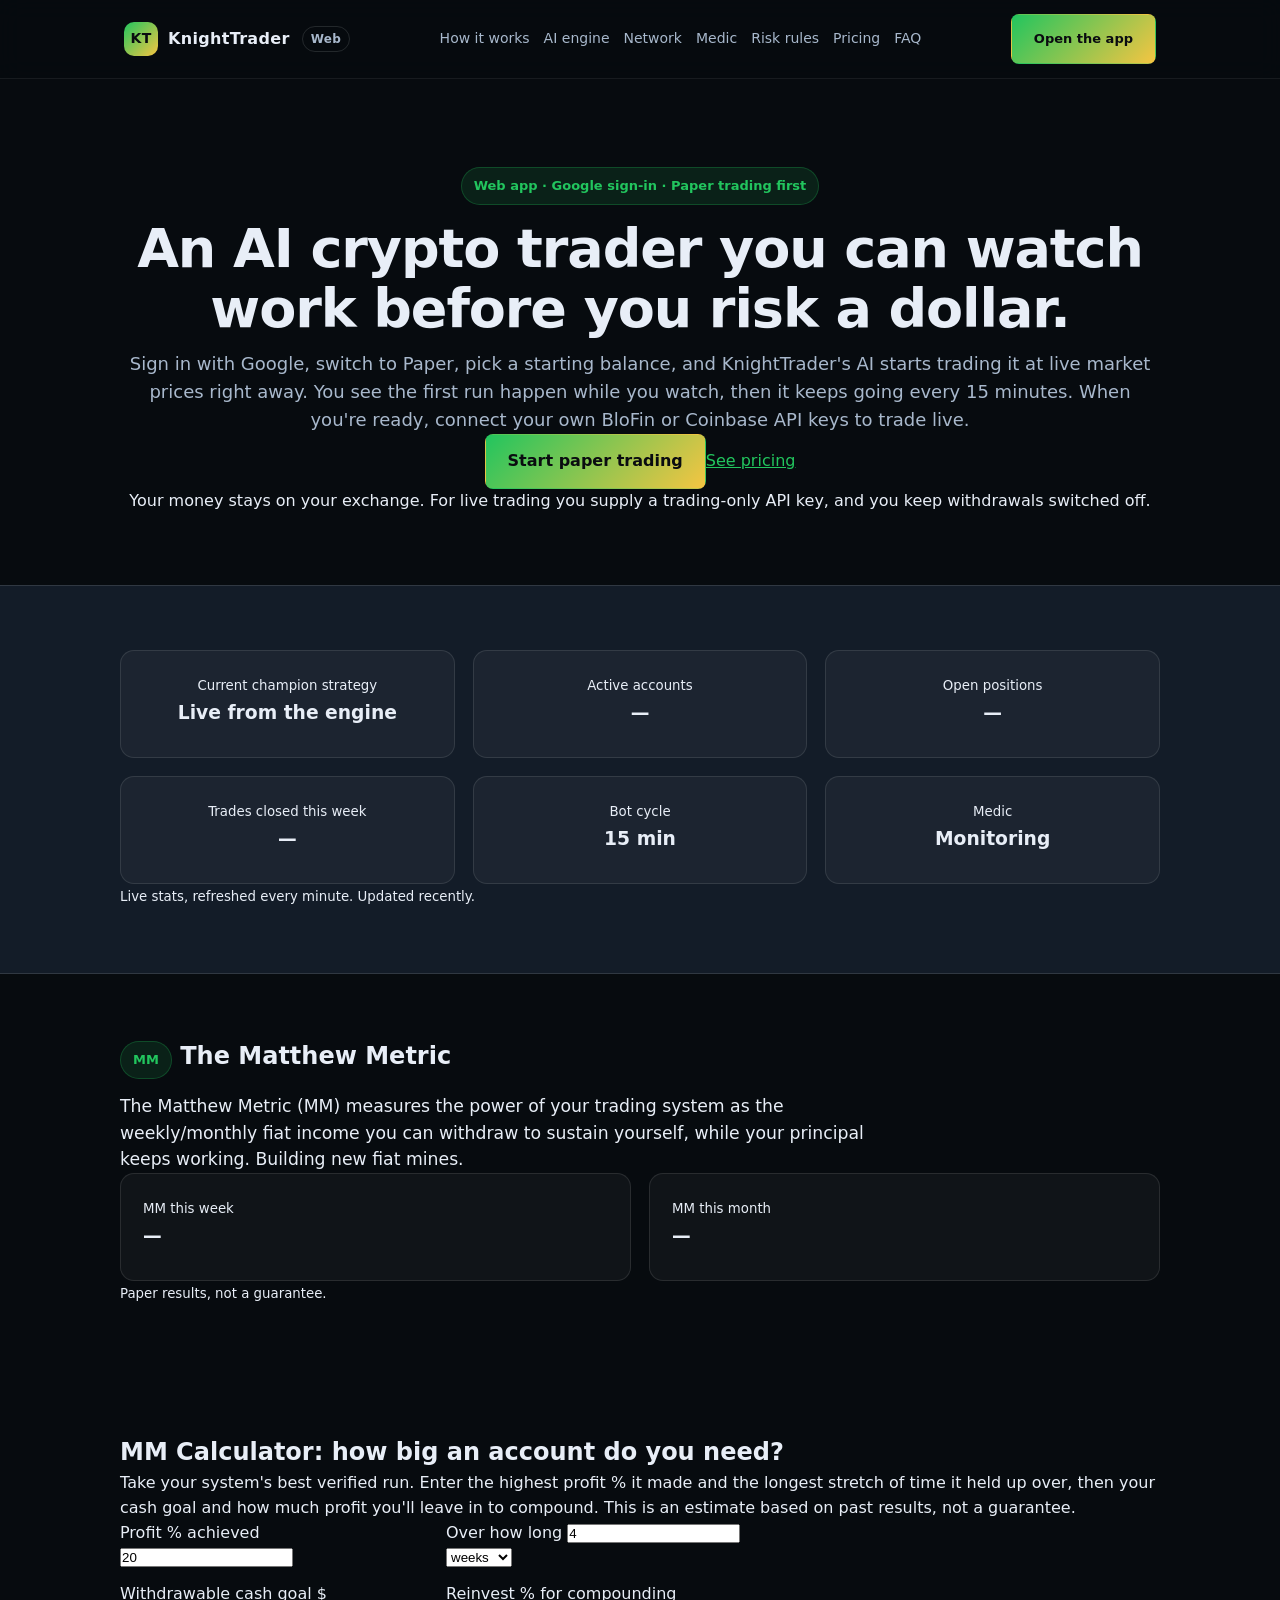
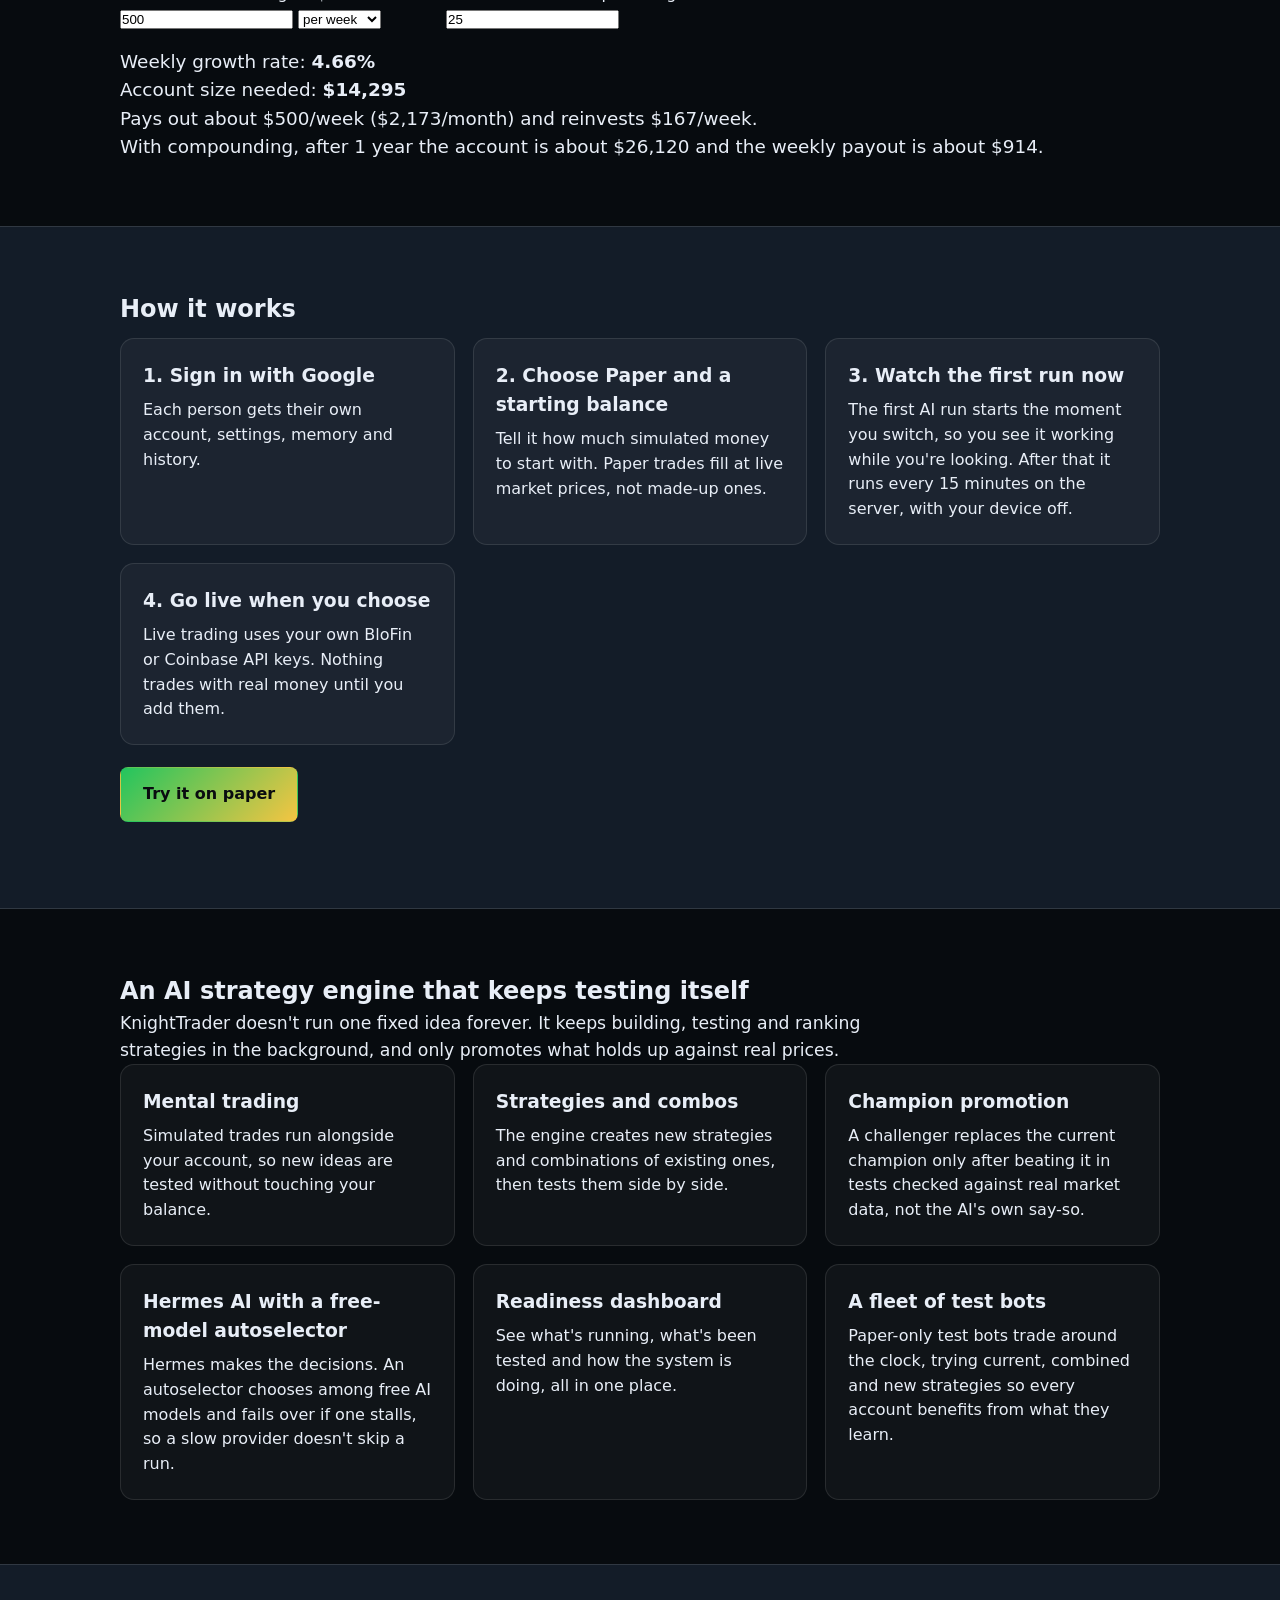
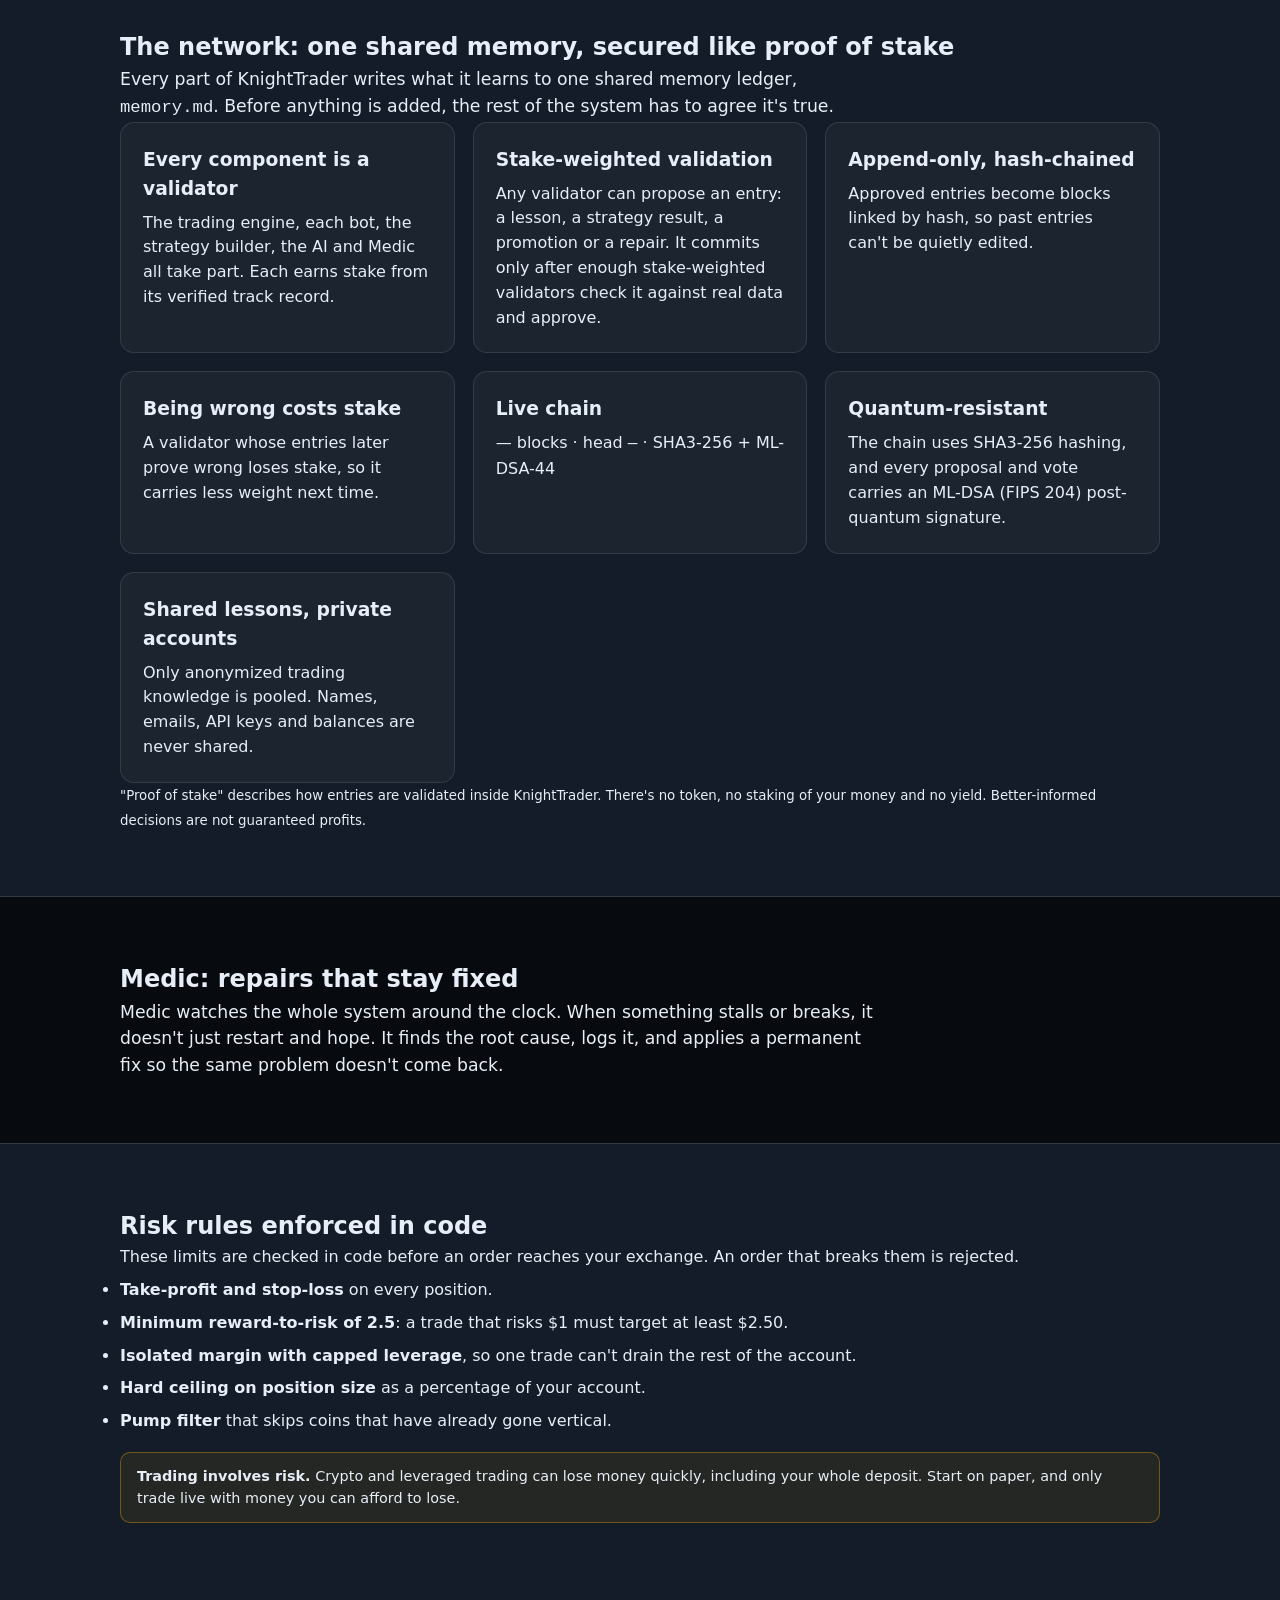
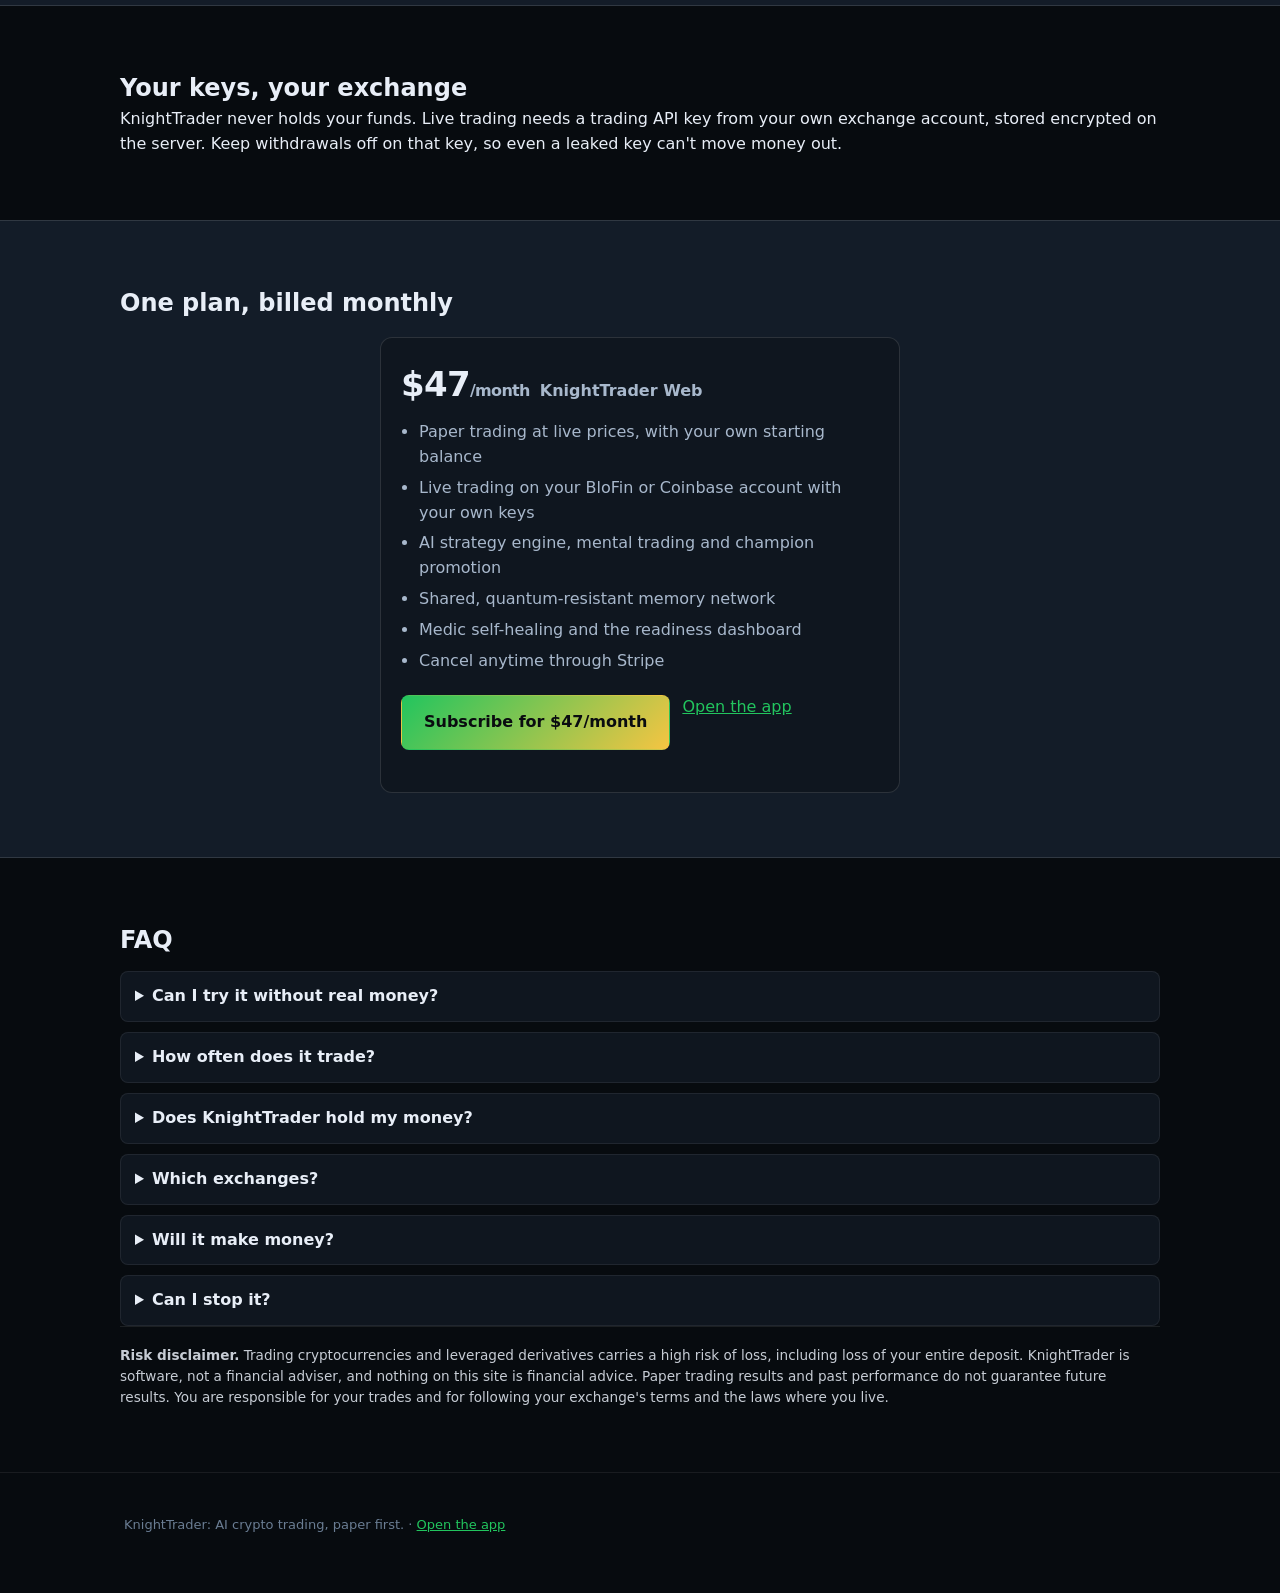
==== commit 28558a0d: "Add live stats strip, Matthew Metric (MM) card and MM calculator" ====
--- a/index.html
+++ b/index.html
@@ -24,7 +24,41 @@
 <div class="hero-actions"><a class="btn-primary" href="https://knighttrader.tail7aa3c9.ts.net">Start paper trading</a><a class="btn-secondary" href="#pricing">See pricing</a></div>
 <p class="hero-trust">Your money stays on your exchange. For live trading you supply a trading-only API key, and you keep withdrawals switched off.</p>
 </div></section>
+<section id="live-stats" class="sec section-dark" aria-label="Live engine stats"><div class="wrap">
+<div class="grid" style="text-align:center">
+<div class="card"><small>Current champion strategy</small><h3 data-kt="champion">Live from the engine</h3></div>
+<div class="card"><small>Active accounts</small><h3 data-kt="active_accounts">—</h3></div>
+<div class="card"><small>Open positions</small><h3 data-kt="open_positions">—</h3></div>
+<div class="card"><small>Trades closed this week</small><h3 data-kt="trades_closed_week">—</h3></div>
+<div class="card"><small>Bot cycle</small><h3><span data-kt="bot_cycle_minutes">15</span> min</h3></div>
+<div class="card"><small>Medic</small><h3 data-kt="medic_status">Monitoring</h3></div>
+</div>
+<p class="note"><small>Live stats, refreshed every minute. Updated <span data-kt="updated_at">recently</span>.</small></p>
+</div></section>
+<section id="mm" class="sec"><div class="wrap"><h2><span class="hero-badge">MM</span> The Matthew Metric</h2>
+<p class="lead">The Matthew Metric (MM) measures the power of your trading system as the weekly/monthly fiat income you can withdraw to sustain yourself, while your principal keeps working. Building new fiat mines.</p>
+<div class="grid"><div class="card"><small>MM this week</small><h3 data-kt="mm_week">—</h3></div><div class="card"><small>MM this month</small><h3 data-kt="mm_month">—</h3></div></div>
+<p class="note"><small data-kt="mm_basis">Paper results, not a guarantee.</small></p>
+</div></section>
 
+<section id="mm-calc" class="sec"><div class="wrap"><h2>MM Calculator: how big an account do you need?</h2>
+<p>Take your system's best verified run. Enter the highest profit % it made and the longest stretch of time it held up over, then your cash goal and how much profit you'll leave in to compound. This is an estimate based on past results, not a guarantee.</p>
+<div class="grid" style="gap:12px;max-width:640px">
+<label>Profit % achieved <input id="mmP" type="number" value="20" step="any"></label>
+<label>Over how long <input id="mmT" type="number" value="4" step="any"> <select id="mmTu"><option value="1">weeks</option><option value="4.345">months</option></select></label>
+<label>Withdrawable cash goal $ <input id="mmW" type="number" value="500" step="any"> <select id="mmWu"><option value="1">per week</option><option value="4.345">per month</option></select></label>
+<label>Reinvest % for compounding <input id="mmY" type="number" value="25" step="any"></label>
+</div>
+<div id="mmOut" style="margin-top:16px;font-size:1.15em"></div>
+<script>
+(function(){function v(i){return parseFloat(document.getElementById(i).value)||0}
+function run(){var P=v('mmP')/100,T=v('mmT')*v('mmTu'),W=v('mmW')/v('mmWu'),y=Math.min(v('mmY'),99.9)/100,o=document.getElementById('mmOut');
+if(P<=-1||T<=0||W<=0){o.textContent='Enter a profit %, a time period and a cash goal.';return}
+var r=Math.pow(1+P,1/T)-1;if(r<=0){o.textContent='That profit rate cannot fund withdrawals.';return}
+var A=W/(r*(1-y)),g=r*y,a12=A*Math.pow(1+g,52),f=function(n){return '$'+n.toLocaleString(undefined,{maximumFractionDigits:0})};
+o.innerHTML='Weekly growth rate: <b>'+(r*100).toFixed(2)+'%</b><br>Account size needed: <b>'+f(A)+'</b><br>Pays out about '+f(W)+'/week ('+f(W*4.345)+'/month) and reinvests '+f(A*r*y)+'/week.<br>With compounding, after 1 year the account is about '+f(a12)+' and the weekly payout is about '+f(W*Math.pow(1+g,52))+'.'}
+['mmP','mmT','mmTu','mmW','mmWu','mmY'].forEach(function(i){document.getElementById(i).addEventListener('input',run)});run()})();
+</script></div></section>
 <section id="how" class="sec section-dark"><div class="wrap"><h2>How it works</h2><div class="grid steps">
 <div class="card"><h3>1. Sign in with Google</h3><p>Each person gets their own account, settings, memory and history.</p></div>
 <div class="card"><h3>2. Choose Paper and a starting balance</h3><p>Tell it how much simulated money to start with. Paper trades fill at live market prices, not made-up ones.</p></div>
@@ -51,6 +85,7 @@
 <div class="card"><h3>Stake-weighted validation</h3><p>Any validator can propose an entry: a lesson, a strategy result, a promotion or a repair. It commits only after enough stake-weighted validators check it against real data and approve.</p></div>
 <div class="card"><h3>Append-only, hash-chained</h3><p>Approved entries become blocks linked by hash, so past entries can't be quietly edited.</p></div>
 <div class="card"><h3>Being wrong costs stake</h3><p>A validator whose entries later prove wrong loses stake, so it carries less weight next time.</p></div>
+<div class="card"><h3>Live chain</h3><p><span data-kt="ledger_blocks">—</span> blocks · head <code data-kt="ledger_head">—</code> · <span data-kt="signature_scheme">SHA3-256 + ML-DSA-44</span></p></div>
 <div class="card"><h3>Quantum-resistant</h3><p>The chain uses SHA3-256 hashing, and every proposal and vote carries an ML-DSA (FIPS 204) post-quantum signature.</p></div>
 <div class="card"><h3>Shared lessons, private accounts</h3><p>Only anonymized trading knowledge is pooled. Names, emails, API keys and balances are never shared.</p></div>
 </div>
@@ -92,4 +127,5 @@
 <p class="disc"><b>Risk disclaimer.</b> Trading cryptocurrencies and leveraged derivatives carries a high risk of loss, including loss of your entire deposit. KnightTrader is software, not a financial adviser, and nothing on this site is financial advice. Paper trading results and past performance do not guarantee future results. You are responsible for your trades and for following your exchange's terms and the laws where you live.</p></div></section>
 </main>
 <footer class="site-footer"><div class="container"><p>KnightTrader: AI crypto trading, paper first. · <a href="https://knighttrader.tail7aa3c9.ts.net">Open the app</a></p></div></footer>
+<script src="live-stats.js" defer></script>
 </body></html>
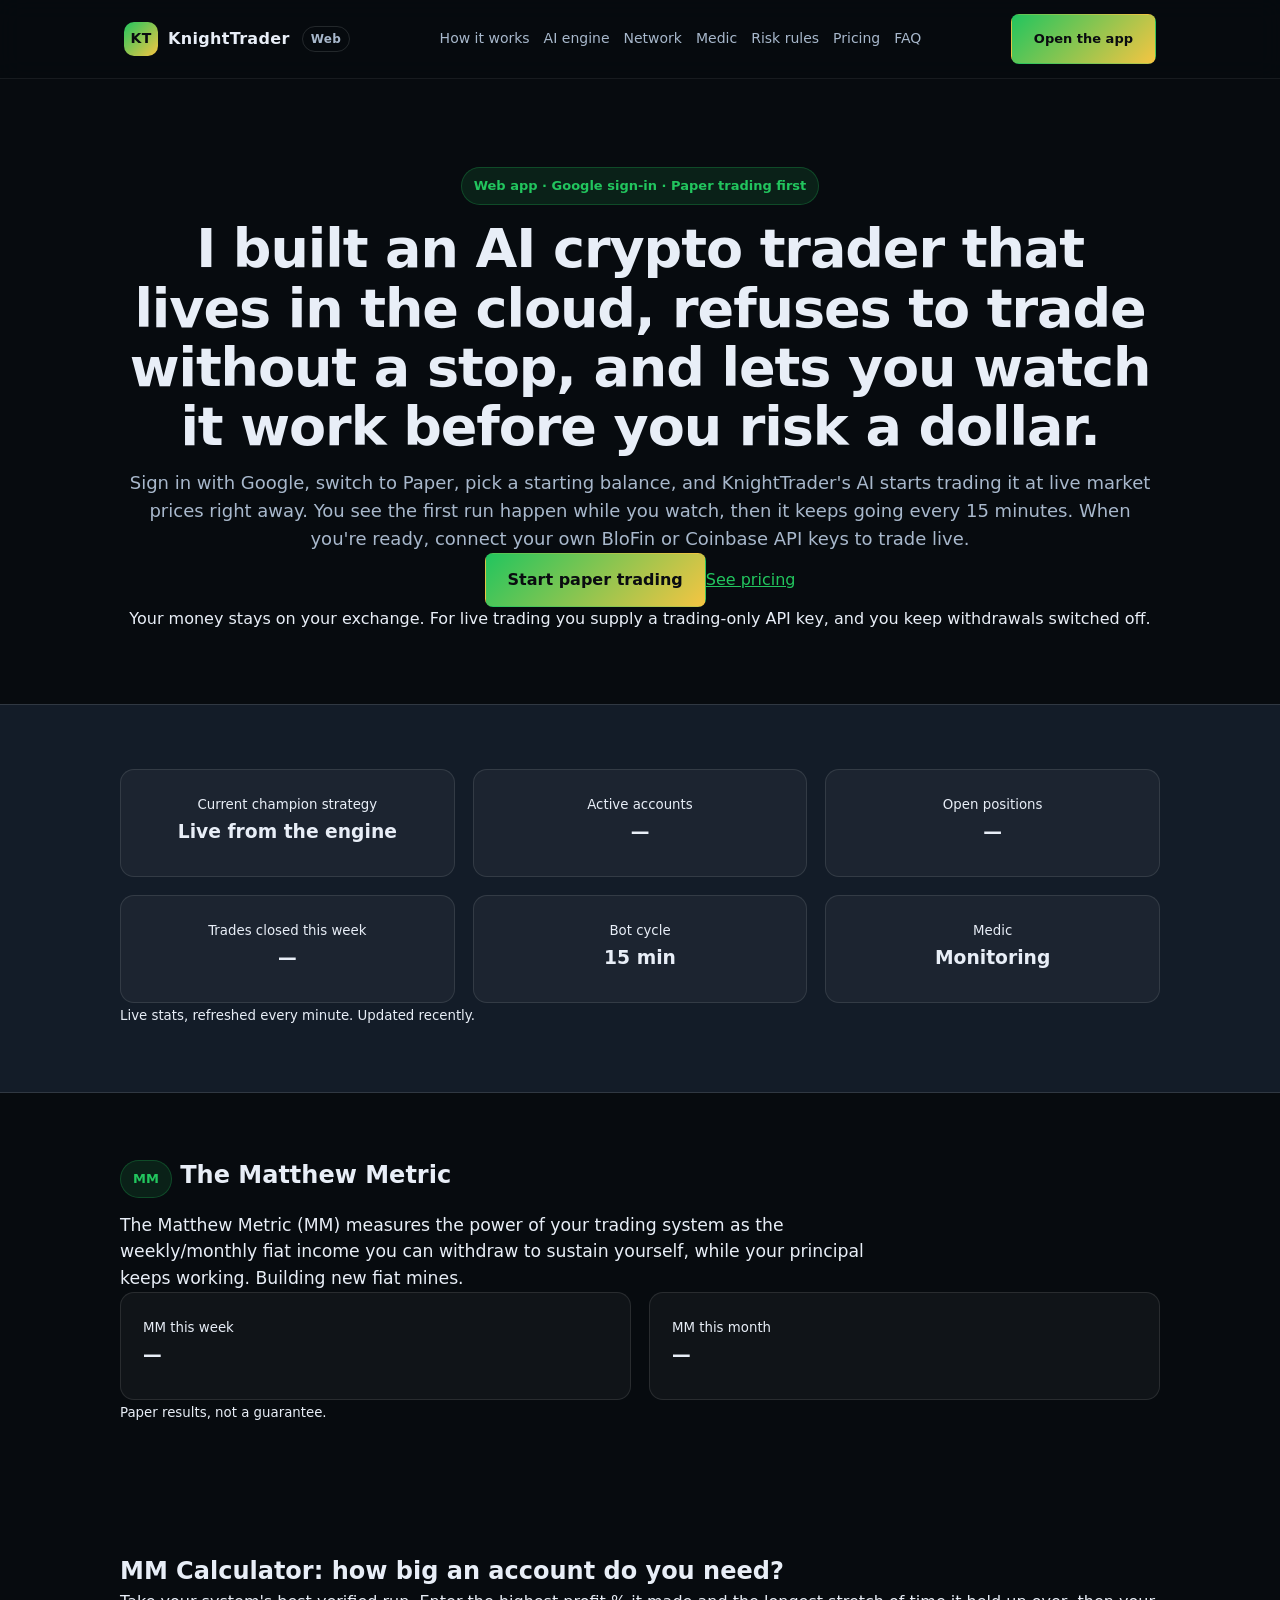
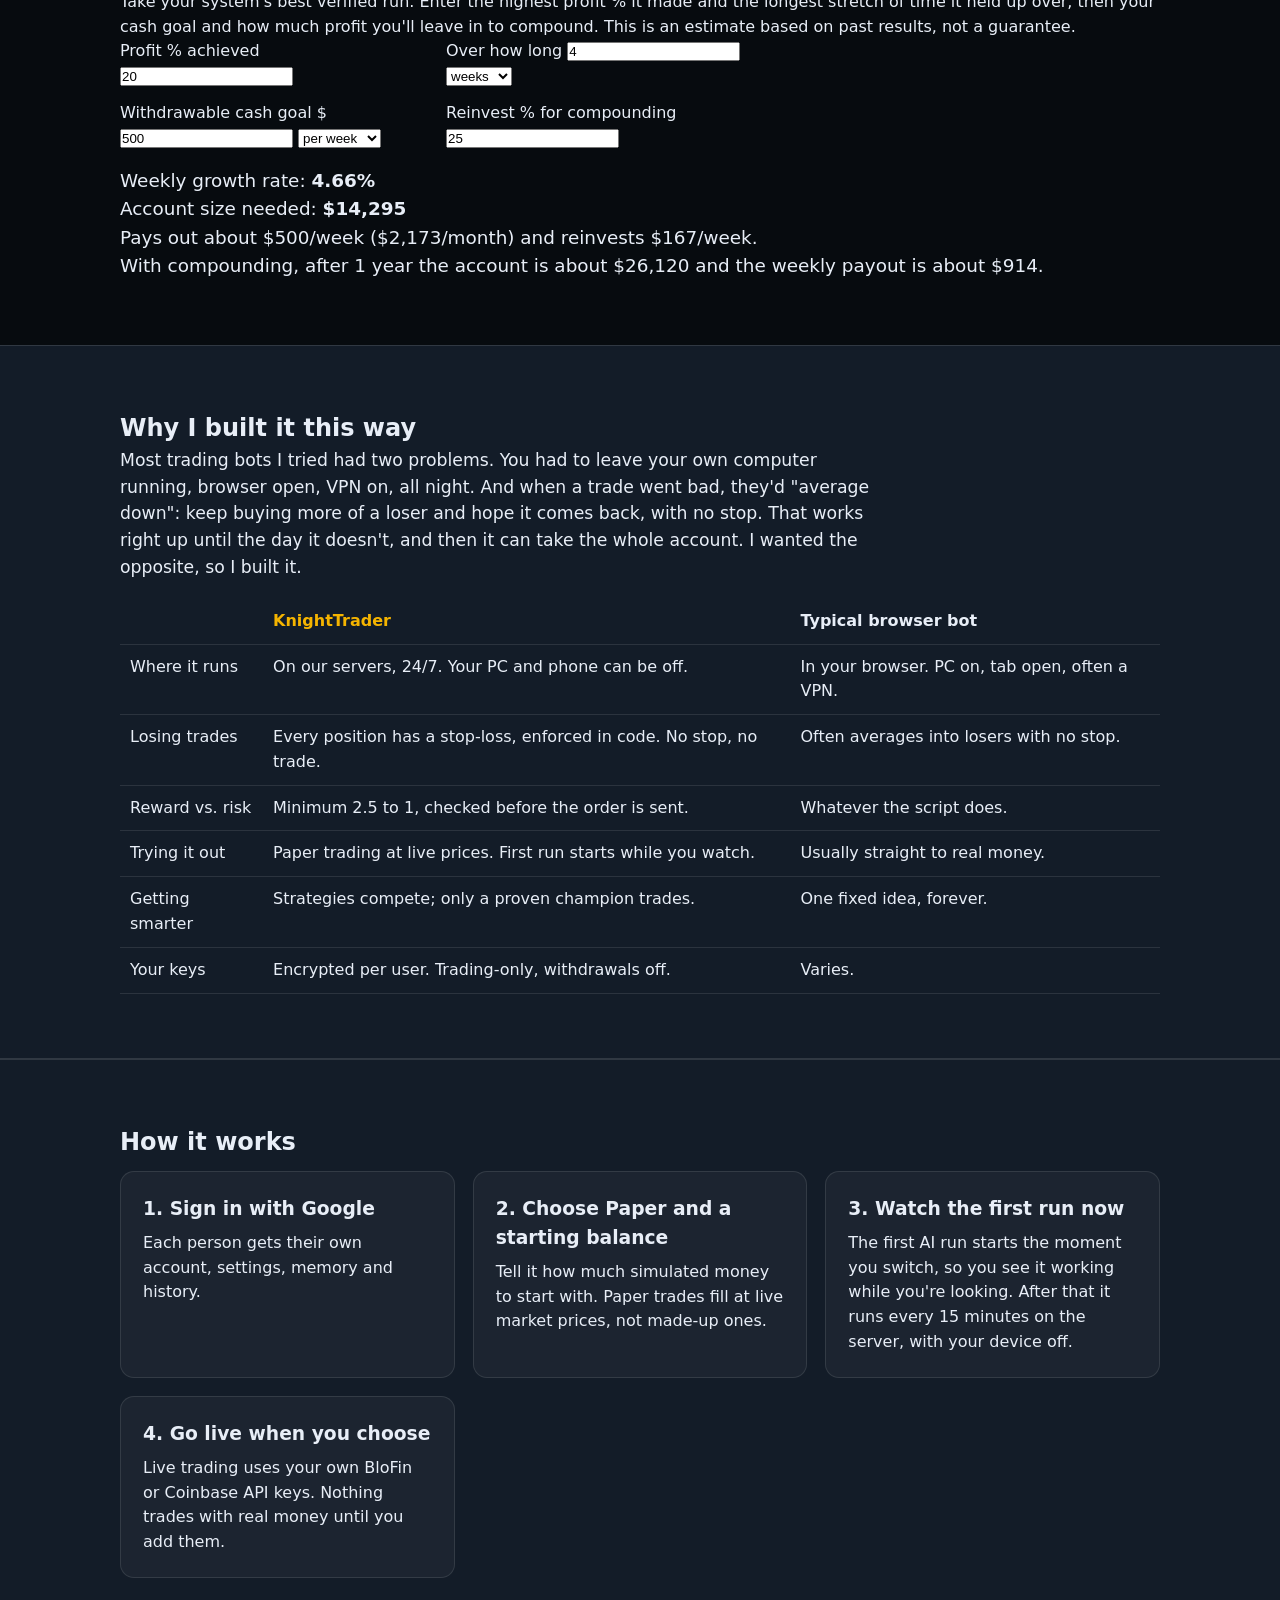
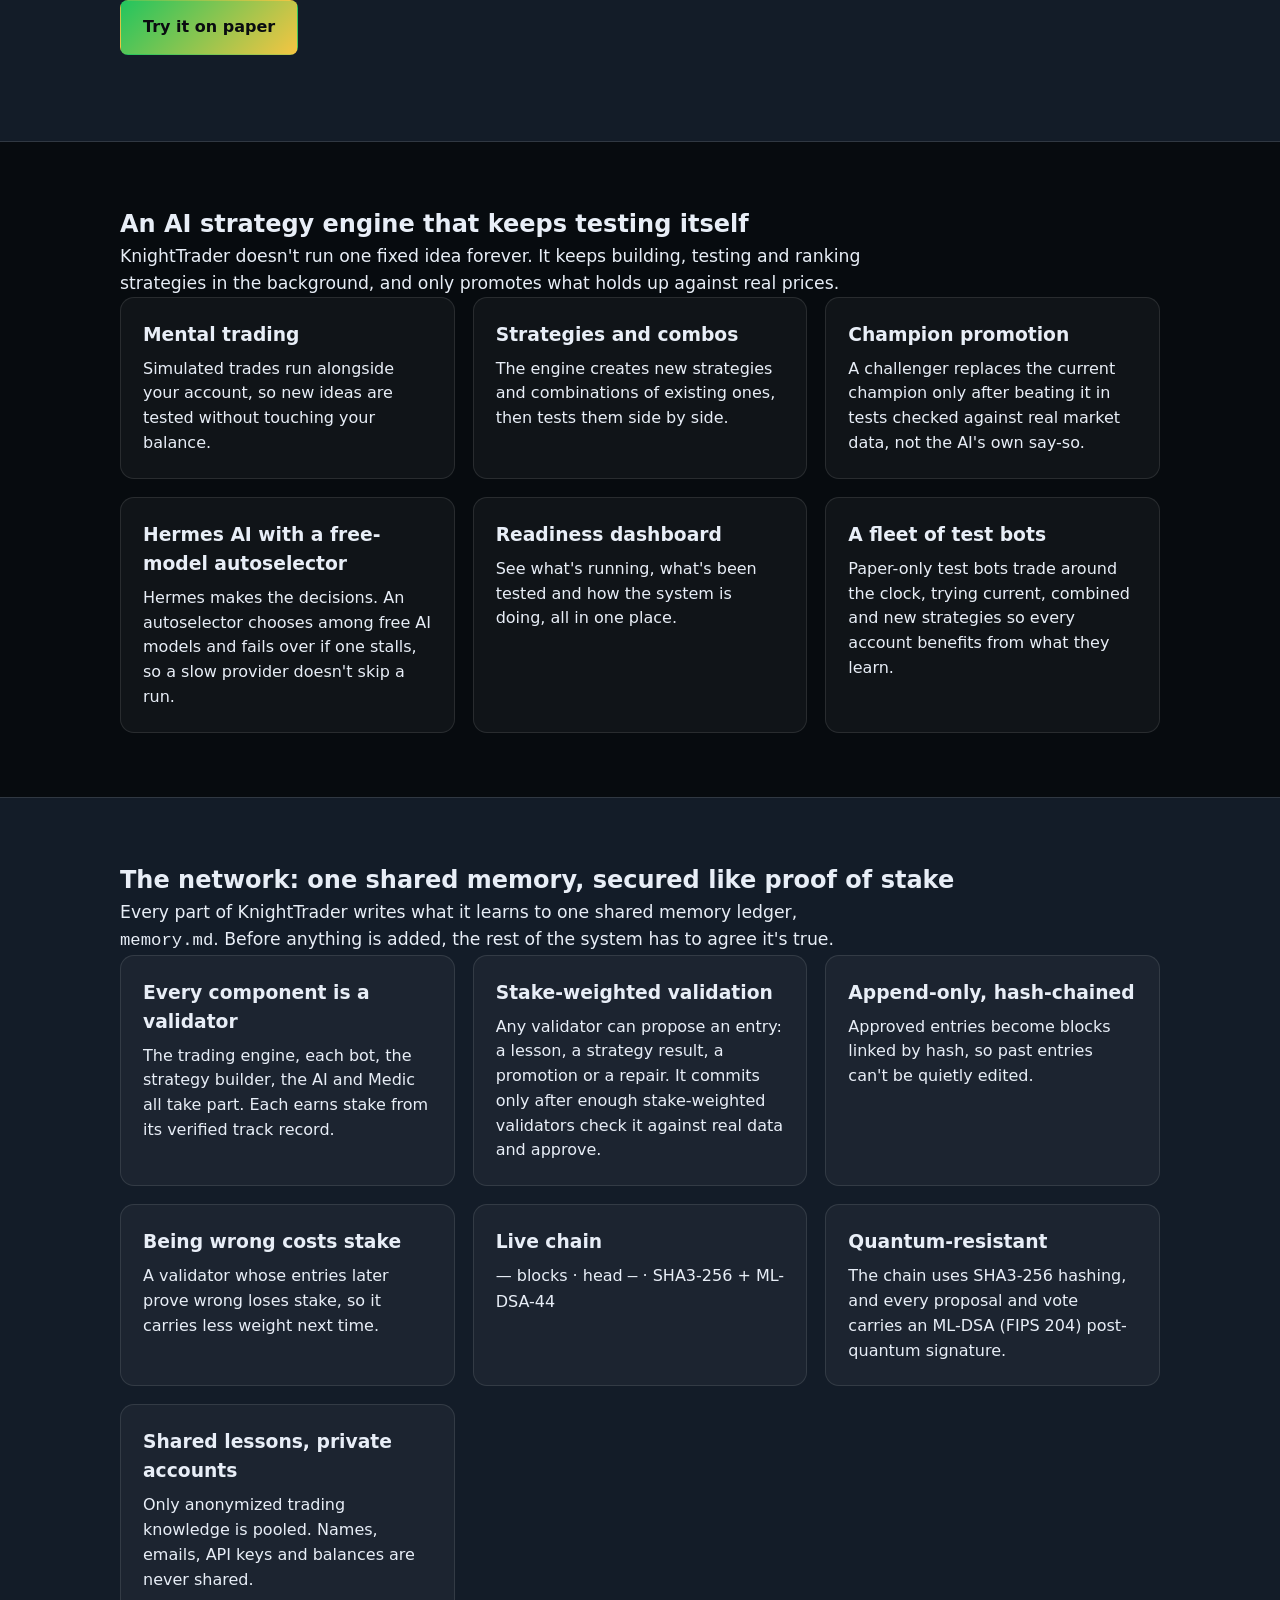
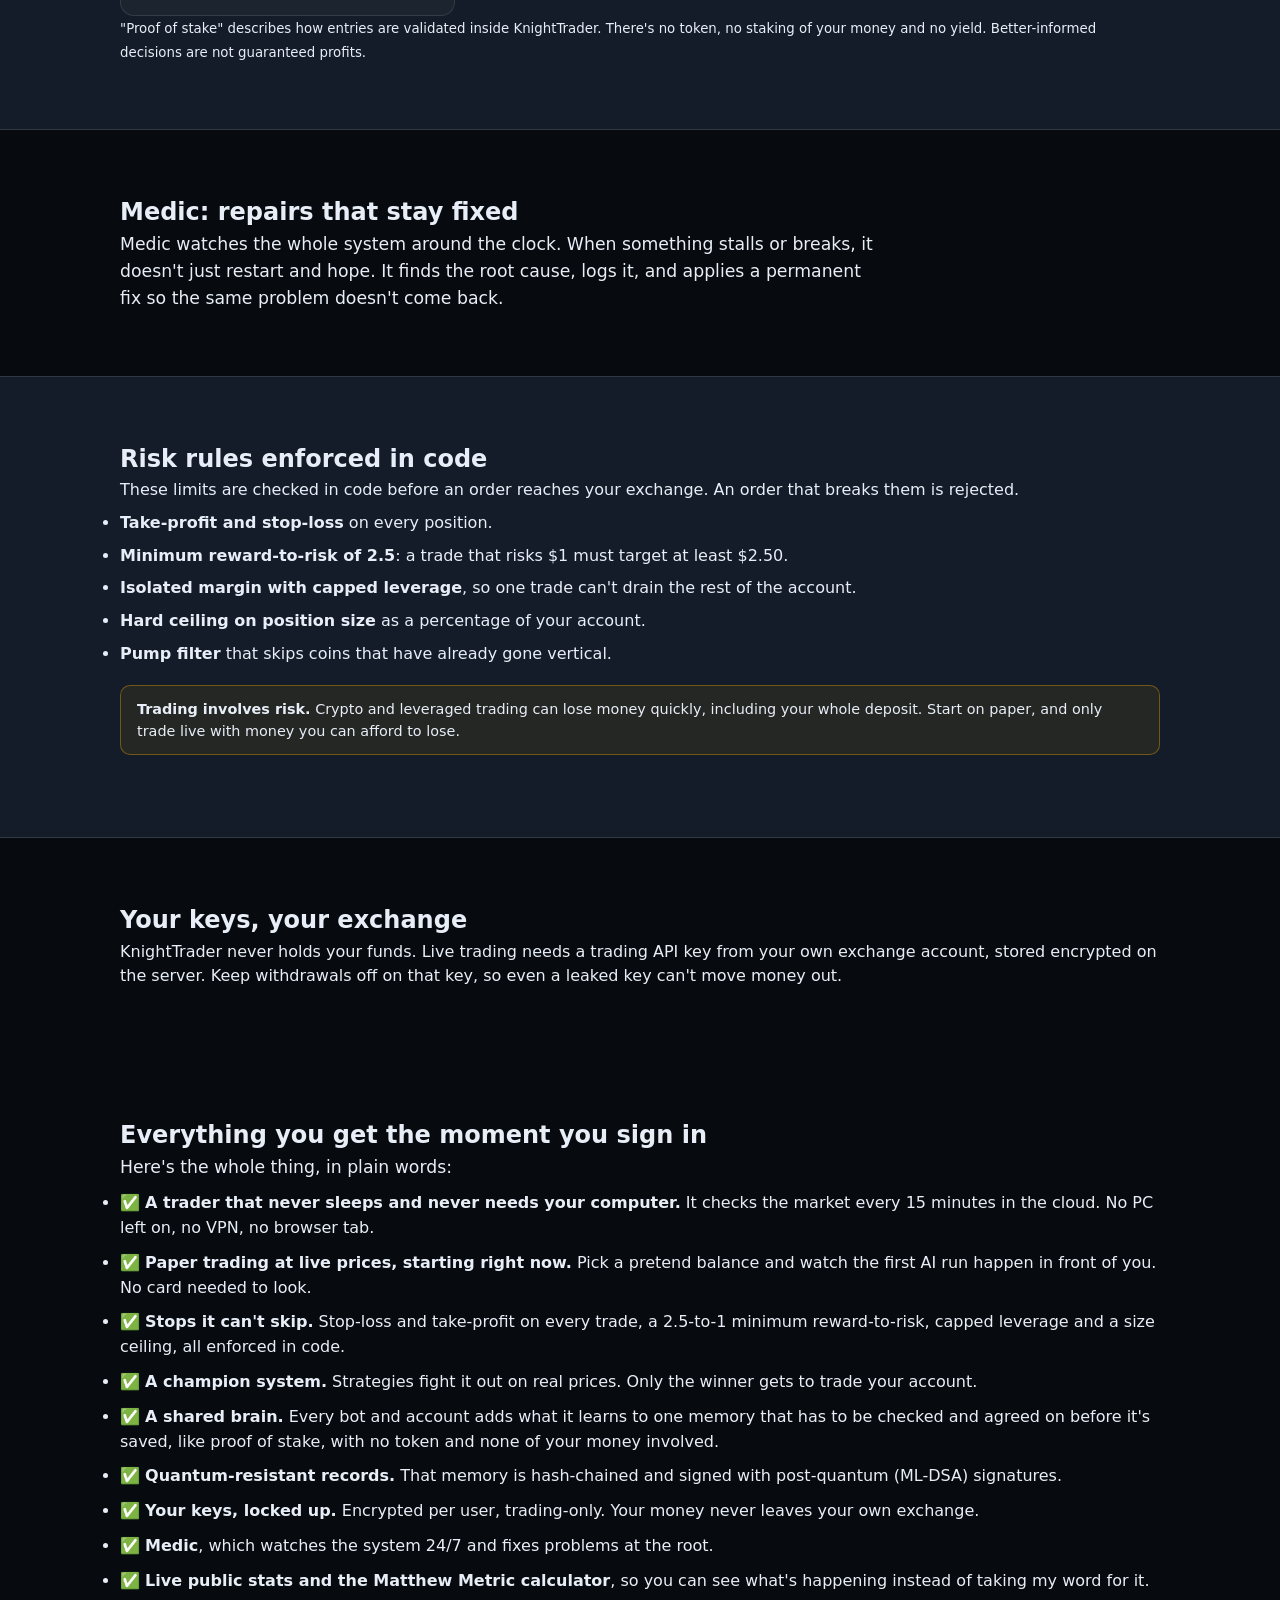
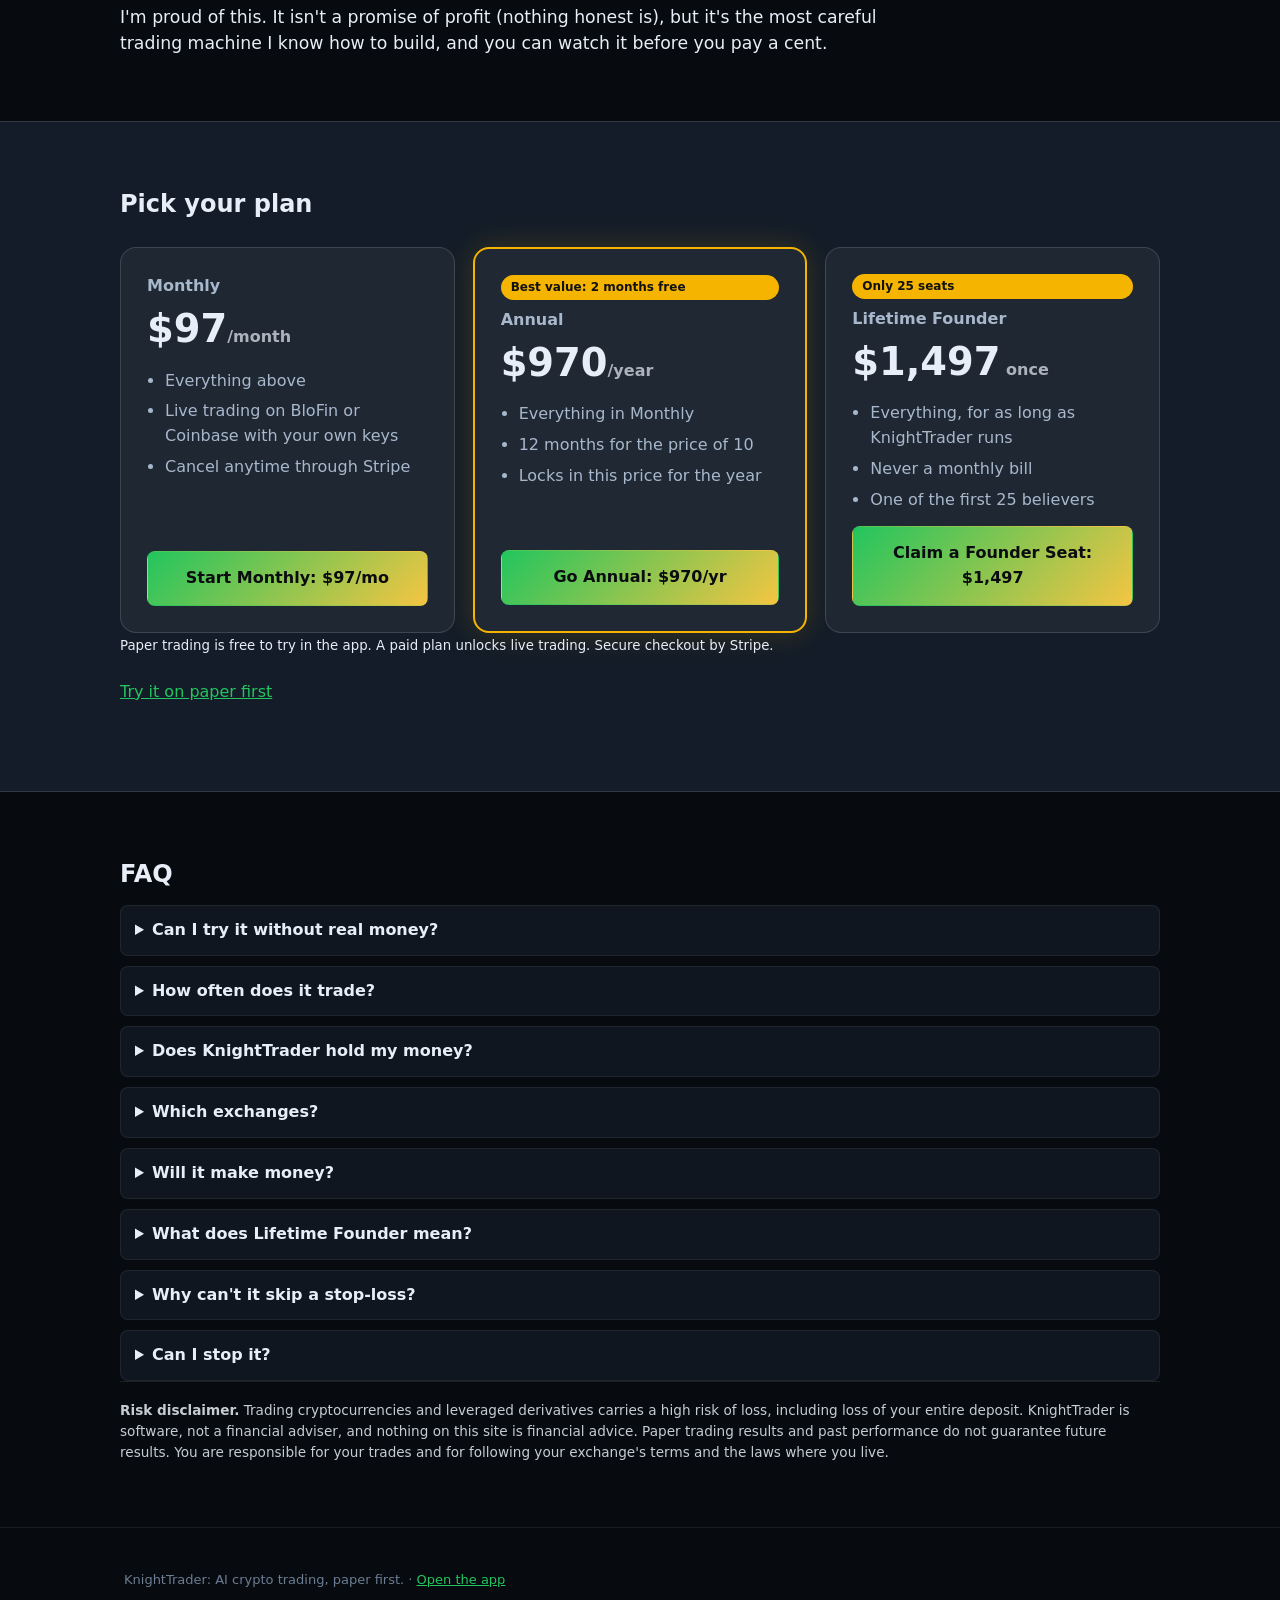
==== commit 04472f95: "Reprice: 97/mo, 970/yr, 1497 founder; value-first copy" ====
--- a/index.html
+++ b/index.html
@@ -10,7 +10,7 @@
 .rules li{margin:8px 0}.disc{font-size:.85rem;opacity:.85;border-top:1px solid rgba(255,255,255,.1);padding-top:18px}
 .sec{padding:64px 0}.sec h2{margin-top:0}.lead{font-size:1.08rem;max-width:760px}.cta{display:flex;gap:12px;flex-wrap:wrap;margin:22px 0}
 .steps{counter-reset:s}.risk-bar{background:rgba(255,180,0,.08);border:1px solid rgba(255,180,0,.35);border-radius:10px;padding:12px 16px;font-size:.9rem;margin:18px 0}
-.site-nav{flex-wrap:wrap}
+.site-nav{flex-wrap:wrap}.tiers{display:grid;grid-template-columns:repeat(auto-fit,minmax(260px,1fr));gap:18px;margin-top:24px}.tier{background:rgba(255,255,255,.05);border:1px solid rgba(255,255,255,.14);border-radius:16px;padding:26px;display:flex;flex-direction:column}.tier.best{border:2px solid #f5b400;box-shadow:0 0 30px rgba(245,180,0,.18)}.tier .price{font-size:2.4rem;font-weight:800}.tier .price span{font-size:1rem;opacity:.7}.tier ul{flex:1}.tier .btn-primary{text-align:center;display:block;margin-top:14px}.tag{display:inline-block;background:#f5b400;color:#111;font-weight:700;font-size:.75rem;border-radius:20px;padding:3px 10px;margin-bottom:8px}table.cmp{width:100%;border-collapse:collapse;margin-top:18px}table.cmp td,table.cmp th{border-bottom:1px solid rgba(255,255,255,.1);padding:10px;text-align:left;vertical-align:top}table.cmp th:nth-child(2){color:#f5b400}.stack li{margin:10px 0}
 @media (max-width:720px){.site-nav{display:none}.sec{padding:44px 0}.hero h1{font-size:1.9rem}.cta a,.hero-actions a{flex:1 1 100%;text-align:center}}
 </style></head><body>
 <header class="site-header"><div class="container"><div class="logo"><span class="logo-mark">KT</span><span class="logo-text">KnightTrader</span><span class="logo-badge">Web</span></div>
@@ -19,7 +19,7 @@
 <main>
 <section class="hero"><div class="container">
 <div class="hero-badge">Web app · Google sign-in · Paper trading first</div>
-<h1>An AI crypto trader you can watch work before you risk a dollar.</h1>
+<h1>I built an AI crypto trader that lives in the cloud, refuses to trade without a stop, and lets you watch it work before you risk a dollar.</h1>
 <p class="hero-sub">Sign in with Google, switch to Paper, pick a starting balance, and KnightTrader's AI starts trading it at live market prices right away. You see the first run happen while you watch, then it keeps going every 15 minutes. When you're ready, connect your own BloFin or Coinbase API keys to trade live.</p>
 <div class="hero-actions"><a class="btn-primary" href="https://knighttrader.tail7aa3c9.ts.net">Start paper trading</a><a class="btn-secondary" href="#pricing">See pricing</a></div>
 <p class="hero-trust">Your money stays on your exchange. For live trading you supply a trading-only API key, and you keep withdrawals switched off.</p>
@@ -59,6 +59,16 @@
 o.innerHTML='Weekly growth rate: <b>'+(r*100).toFixed(2)+'%</b><br>Account size needed: <b>'+f(A)+'</b><br>Pays out about '+f(W)+'/week ('+f(W*4.345)+'/month) and reinvests '+f(A*r*y)+'/week.<br>With compounding, after 1 year the account is about '+f(a12)+' and the weekly payout is about '+f(W*Math.pow(1+g,52))+'.'}
 ['mmP','mmT','mmTu','mmW','mmWu','mmY'].forEach(function(i){document.getElementById(i).addEventListener('input',run)});run()})();
 </script></div></section>
+<section id="why" class="sec section-dark"><div class="wrap"><h2>Why I built it this way</h2>
+<p class="lead">Most trading bots I tried had two problems. You had to leave your own computer running, browser open, VPN on, all night. And when a trade went bad, they'd "average down": keep buying more of a loser and hope it comes back, with no stop. That works right up until the day it doesn't, and then it can take the whole account. I wanted the opposite, so I built it.</p>
+<table class="cmp"><tr><th></th><th>KnightTrader</th><th>Typical browser bot</th></tr>
+<tr><td>Where it runs</td><td>On our servers, 24/7. Your PC and phone can be off.</td><td>In your browser. PC on, tab open, often a VPN.</td></tr>
+<tr><td>Losing trades</td><td>Every position has a stop-loss, enforced in code. No stop, no trade.</td><td>Often averages into losers with no stop.</td></tr>
+<tr><td>Reward vs. risk</td><td>Minimum 2.5 to 1, checked before the order is sent.</td><td>Whatever the script does.</td></tr>
+<tr><td>Trying it out</td><td>Paper trading at live prices. First run starts while you watch.</td><td>Usually straight to real money.</td></tr>
+<tr><td>Getting smarter</td><td>Strategies compete; only a proven champion trades.</td><td>One fixed idea, forever.</td></tr>
+<tr><td>Your keys</td><td>Encrypted per user. Trading-only, withdrawals off.</td><td>Varies.</td></tr></table>
+</div></section>
 <section id="how" class="sec section-dark"><div class="wrap"><h2>How it works</h2><div class="grid steps">
 <div class="card"><h3>1. Sign in with Google</h3><p>Each person gets their own account, settings, memory and history.</p></div>
 <div class="card"><h3>2. Choose Paper and a starting balance</h3><p>Tell it how much simulated money to start with. Paper trades fill at live market prices, not made-up ones.</p></div>
@@ -110,11 +120,33 @@
 <section id="security" class="sec"><div class="wrap"><h2>Your keys, your exchange</h2>
 <p>KnightTrader never holds your funds. Live trading needs a trading API key from your own exchange account, stored encrypted on the server. Keep withdrawals off on that key, so even a leaked key can't move money out.</p></div></section>
 
-<section id="pricing" class="sec section-accent"><div class="wrap"><h2>One plan, billed monthly</h2>
-<div class="pricing-card"><div class="pricing-header"><div class="pricing-price">$47<span>/month</span></div><div class="pricing-label">KnightTrader Web</div></div>
+<section id="stack" class="sec"><div class="wrap"><h2>Everything you get the moment you sign in</h2>
+<p class="lead">Here's the whole thing, in plain words:</p>
+<ul class="stack">
+<li>✅ <b>A trader that never sleeps and never needs your computer.</b> It checks the market every 15 minutes in the cloud. No PC left on, no VPN, no browser tab.</li>
+<li>✅ <b>Paper trading at live prices, starting right now.</b> Pick a pretend balance and watch the first AI run happen in front of you. No card needed to look.</li>
+<li>✅ <b>Stops it can't skip.</b> Stop-loss and take-profit on every trade, a 2.5-to-1 minimum reward-to-risk, capped leverage and a size ceiling, all enforced in code.</li>
+<li>✅ <b>A champion system.</b> Strategies fight it out on real prices. Only the winner gets to trade your account.</li>
+<li>✅ <b>A shared brain.</b> Every bot and account adds what it learns to one memory that has to be checked and agreed on before it's saved, like proof of stake, with no token and none of your money involved.</li>
+<li>✅ <b>Quantum-resistant records.</b> That memory is hash-chained and signed with post-quantum (ML-DSA) signatures.</li>
+<li>✅ <b>Your keys, locked up.</b> Encrypted per user, trading-only. Your money never leaves your own exchange.</li>
+<li>✅ <b>Medic</b>, which watches the system 24/7 and fixes problems at the root.</li>
+<li>✅ <b>Live public stats and the Matthew Metric calculator</b>, so you can see what's happening instead of taking my word for it.</li>
+</ul>
+<p class="lead">I'm proud of this. It isn't a promise of profit (nothing honest is), but it's the most careful trading machine I know how to build, and you can watch it before you pay a cent.</p>
+</div></section>
+
+<section id="pricing" class="sec section-accent"><div class="wrap"><h2>Pick your plan</h2>
+<div class="tiers">
+<div class="tier"><div class="pricing-label">Monthly</div><div class="price">$97<span>/month</span></div><ul class="pricing-list"><li>Everything above</li><li>Live trading on BloFin or Coinbase with your own keys</li><li>Cancel anytime through Stripe</li></ul><a class="btn-primary" href="https://buy.stripe.com/6oU28sfb0gkIa11dswe3e0h">Start Monthly: $97/mo</a></div>
+<div class="tier best"><span class="tag">Best value: 2 months free</span><div class="pricing-label">Annual</div><div class="price">$970<span>/year</span></div><ul class="pricing-list"><li>Everything in Monthly</li><li>12 months for the price of 10</li><li>Locks in this price for the year</li></ul><a class="btn-primary" href="https://buy.stripe.com/5kQfZifb08Sggppagke3e0i">Go Annual: $970/yr</a></div>
+<div class="tier"><span class="tag">Only 25 seats</span><div class="pricing-label">Lifetime Founder</div><div class="price">$1,497<span> once</span></div><ul class="pricing-list"><li>Everything, for as long as KnightTrader runs</li><li>Never a monthly bill</li><li>One of the first 25 believers</li></ul><a class="btn-primary" href="https://buy.stripe.com/9B6aEY5Aq9Wk5KL3RWe3e0j">Claim a Founder Seat: $1,497</a></div>
+</div>
+<p class="note"><small>Paper trading is free to try in the app. A paid plan unlocks live trading. Secure checkout by Stripe.</small></p>
+<div class="pricing-card" style="display:none">
 <ul class="pricing-list"><li>Paper trading at live prices, with your own starting balance</li><li>Live trading on your BloFin or Coinbase account with your own keys</li><li>AI strategy engine, mental trading and champion promotion</li><li>Shared, quantum-resistant memory network</li><li>Medic self-healing and the readiness dashboard</li><li>Cancel anytime through Stripe</li></ul>
-<div class="cta"><a class="btn-primary" href="https://buy.stripe.com/cNi3cwe6Wb0oc991JOe3e0b">Subscribe for $47/month</a><a class="btn-secondary" href="https://knighttrader.tail7aa3c9.ts.net">Open the app</a></div>
-</div></div></section>
+</div>
+<div class="cta"><a class="btn-secondary" href="https://knighttrader.tail7aa3c9.ts.net">Try it on paper first</a></div></div></section>
 
 <section id="faq" class="sec"><div class="wrap"><h2>FAQ</h2><div class="faq">
 <details><summary>Can I try it without real money?</summary><p>Yes. Switch to Paper, choose a starting balance, and it trades that at live market prices. The first run starts right away.</p></details>
@@ -122,7 +154,9 @@
 <details><summary>Does KnightTrader hold my money?</summary><p>No. Funds stay on your exchange. For live trading you add a trading API key with withdrawals off.</p></details>
 <details><summary>Which exchanges?</summary><p>BloFin and Coinbase. You must be eligible to use the exchange under its own terms.</p></details>
 <details><summary>Will it make money?</summary><p>Nobody can promise that. It trades within fixed limits, and it will lose some trades. Paper results don't guarantee live results.</p></details>
-<details><summary>Can I stop it?</summary><p>Yes. Pause trading or delete your key at any time, and cancel your subscription anytime through Stripe.</p></details>
+<details><summary>What does Lifetime Founder mean?</summary><p>One payment of $1,497 gives your account paid access for as long as KnightTrader is offered, with no monthly bill. Only 25 seats.</p></details>
+<details><summary>Why can't it skip a stop-loss?</summary><p>The risk check runs in code before any order reaches your exchange. An order without a stop, or under 2.5 to 1 reward-to-risk, is rejected.</p></details>
+<details><summary>Can I stop it?</summary><p>Yes. Pause trading or delete your key at any time, and cancel a monthly or annual plan anytime through Stripe.</p></details>
 </div>
 <p class="disc"><b>Risk disclaimer.</b> Trading cryptocurrencies and leveraged derivatives carries a high risk of loss, including loss of your entire deposit. KnightTrader is software, not a financial adviser, and nothing on this site is financial advice. Paper trading results and past performance do not guarantee future results. You are responsible for your trades and for following your exchange's terms and the laws where you live.</p></div></section>
 </main>
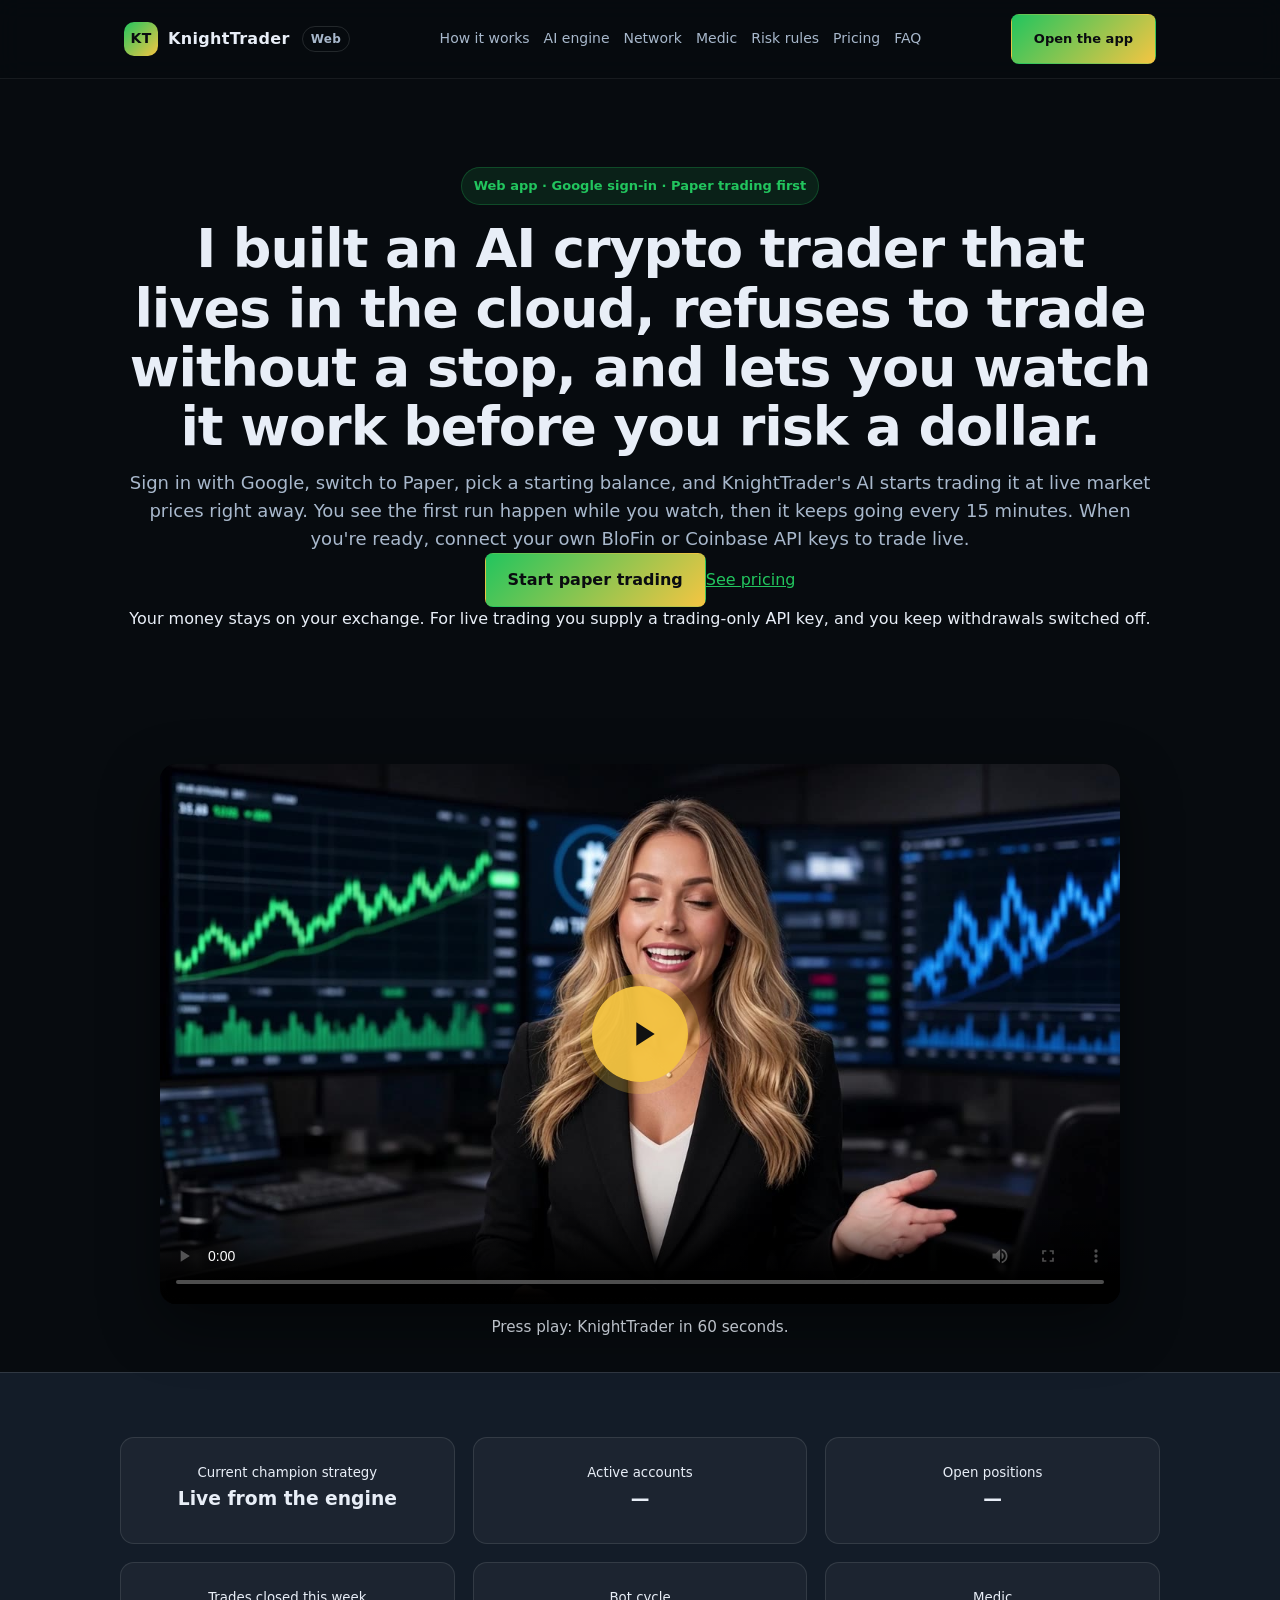
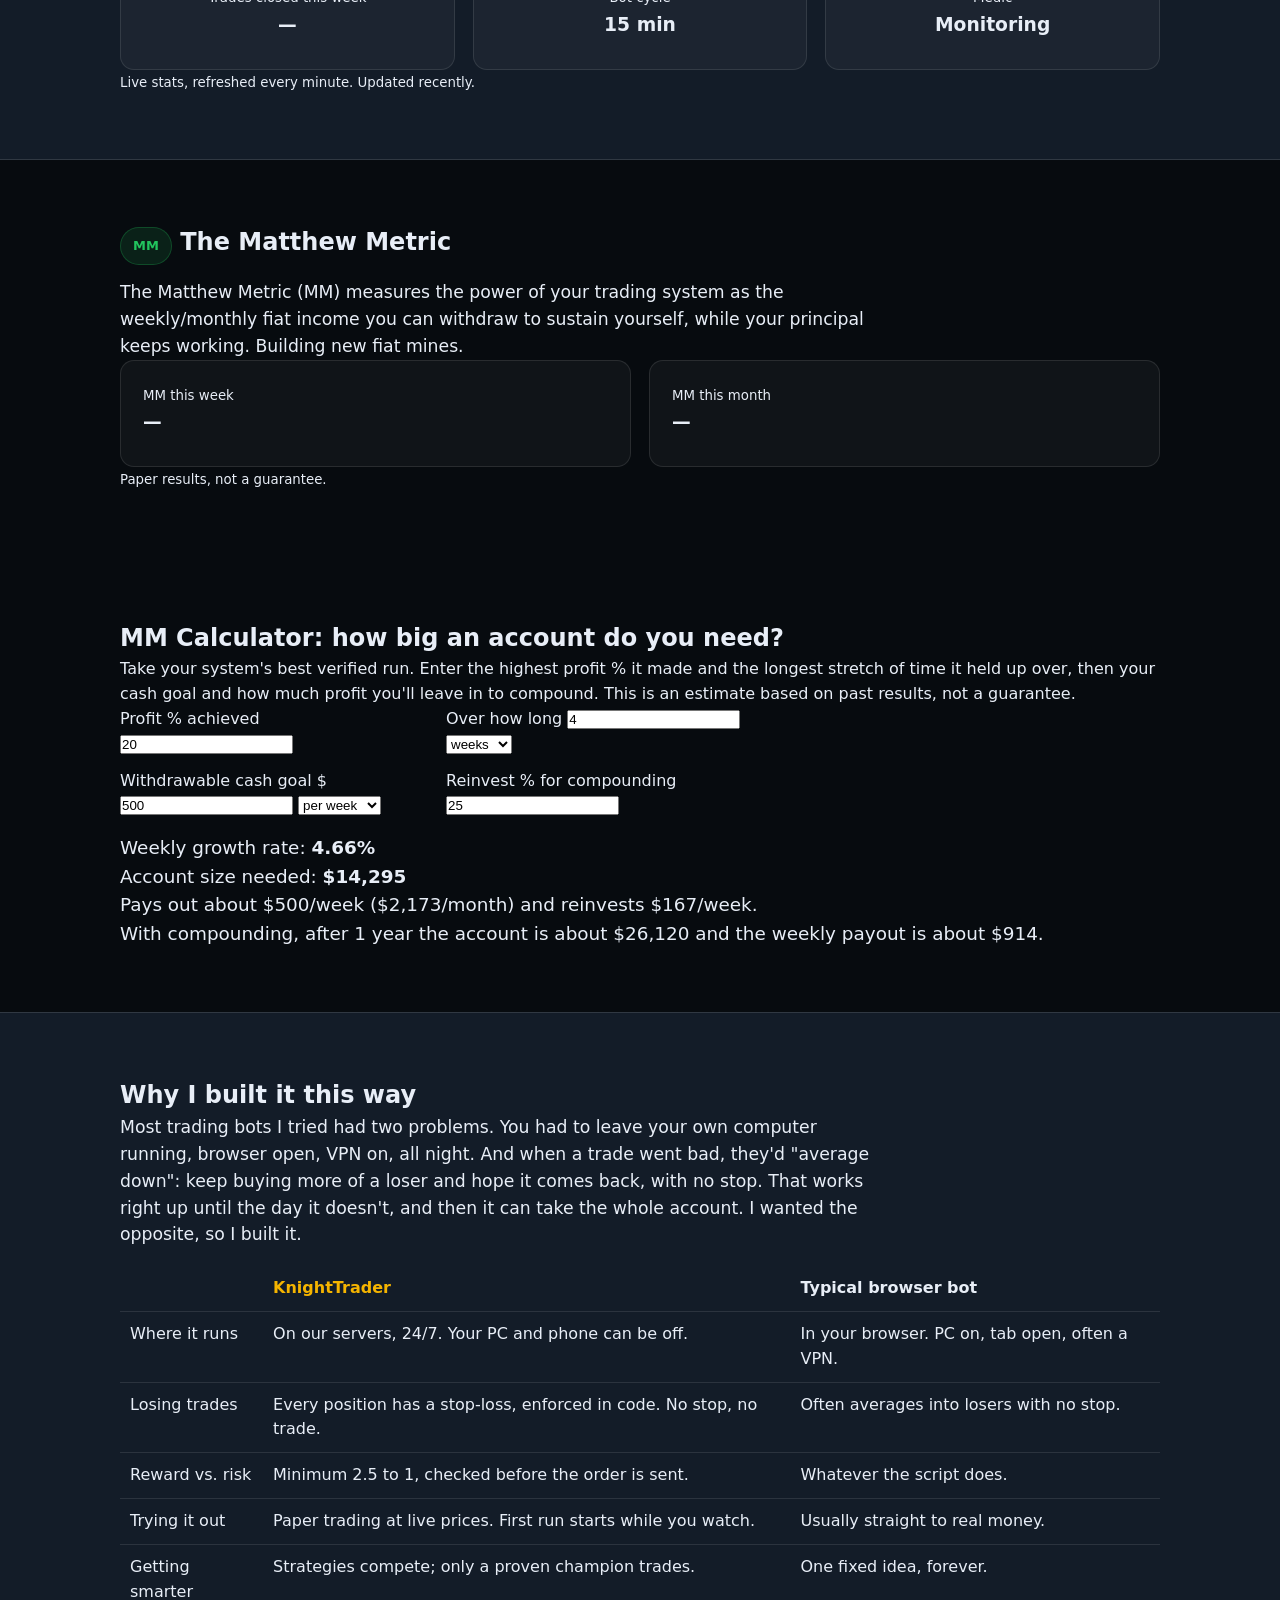
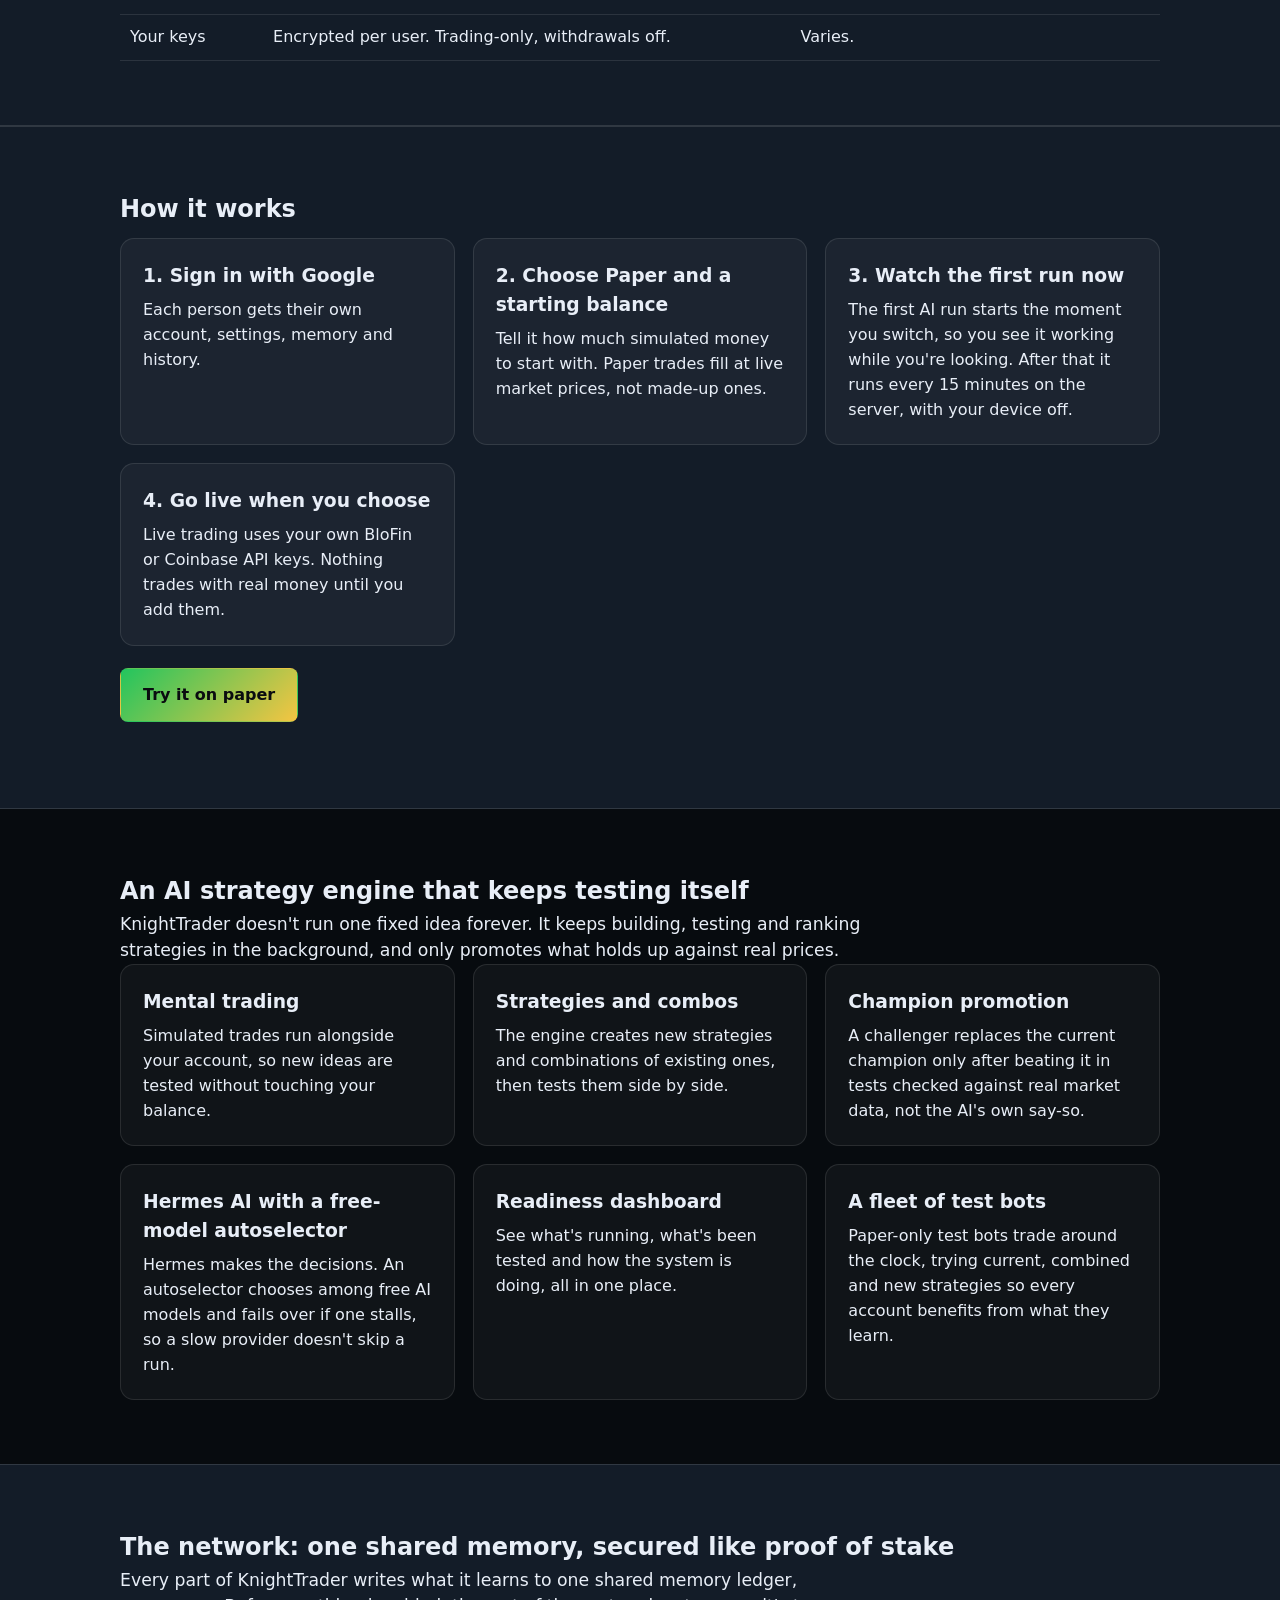
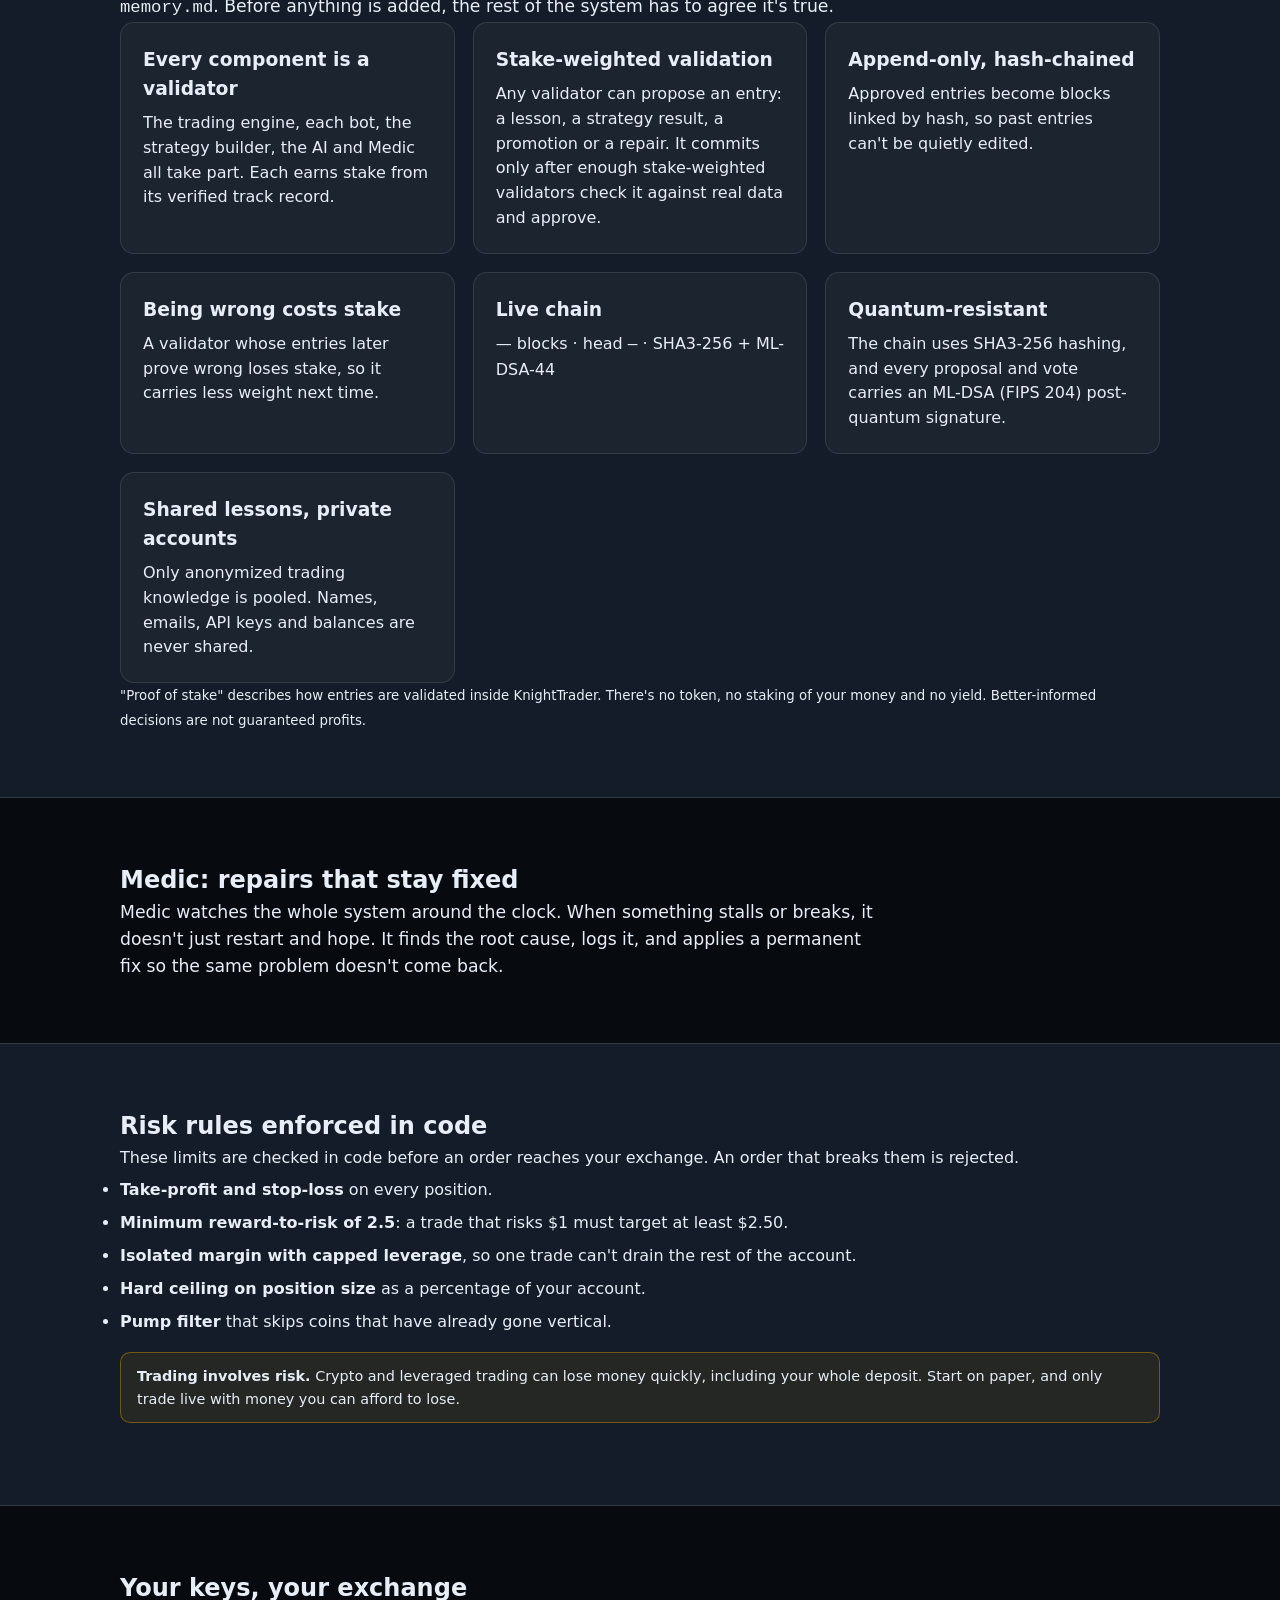
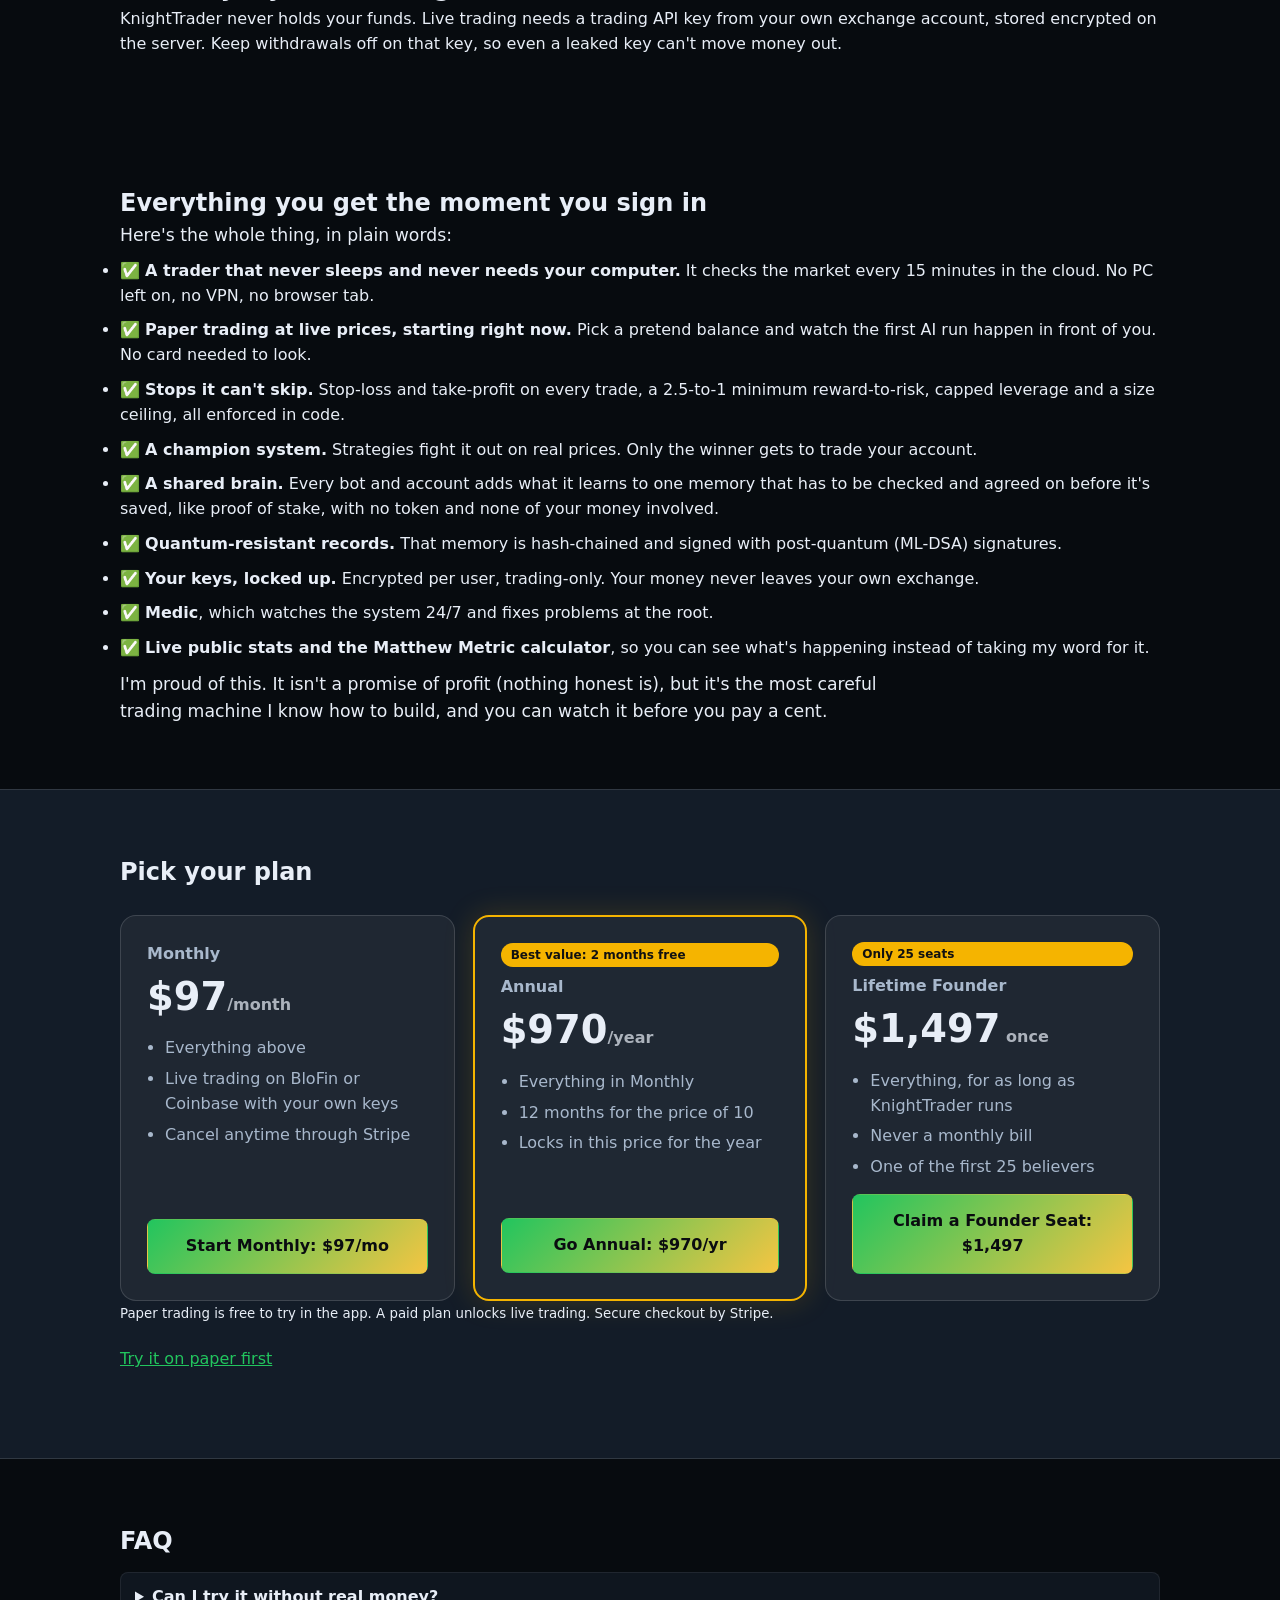
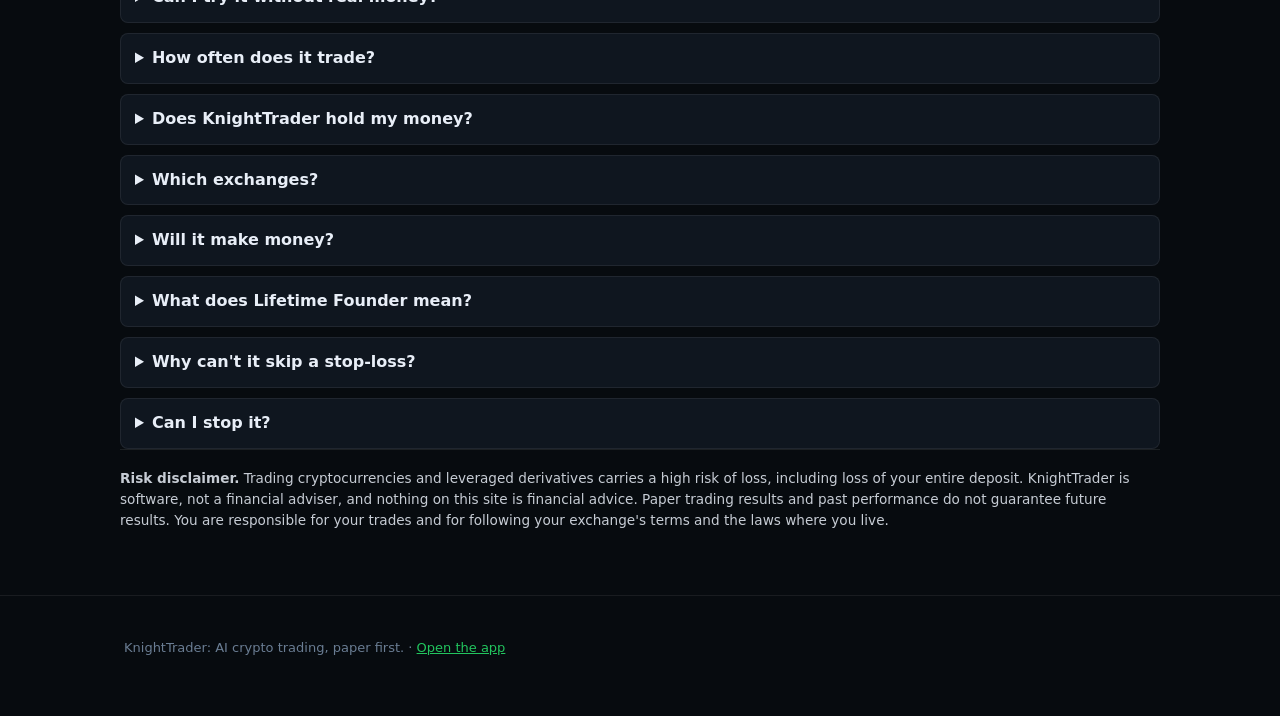
==== commit 983b3b6c: "Add AI presenter promo video" ====
--- a/index.html
+++ b/index.html
@@ -12,6 +12,7 @@
 .steps{counter-reset:s}.risk-bar{background:rgba(255,180,0,.08);border:1px solid rgba(255,180,0,.35);border-radius:10px;padding:12px 16px;font-size:.9rem;margin:18px 0}
 .site-nav{flex-wrap:wrap}.tiers{display:grid;grid-template-columns:repeat(auto-fit,minmax(260px,1fr));gap:18px;margin-top:24px}.tier{background:rgba(255,255,255,.05);border:1px solid rgba(255,255,255,.14);border-radius:16px;padding:26px;display:flex;flex-direction:column}.tier.best{border:2px solid #f5b400;box-shadow:0 0 30px rgba(245,180,0,.18)}.tier .price{font-size:2.4rem;font-weight:800}.tier .price span{font-size:1rem;opacity:.7}.tier ul{flex:1}.tier .btn-primary{text-align:center;display:block;margin-top:14px}.tag{display:inline-block;background:#f5b400;color:#111;font-weight:700;font-size:.75rem;border-radius:20px;padding:3px 10px;margin-bottom:8px}table.cmp{width:100%;border-collapse:collapse;margin-top:18px}table.cmp td,table.cmp th{border-bottom:1px solid rgba(255,255,255,.1);padding:10px;text-align:left;vertical-align:top}table.cmp th:nth-child(2){color:#f5b400}.stack li{margin:10px 0}
 @media (max-width:720px){.site-nav{display:none}.sec{padding:44px 0}.hero h1{font-size:1.9rem}.cta a,.hero-actions a{flex:1 1 100%;text-align:center}}
+.promo{padding:36px 0 8px}.promo .vwrap{position:relative;max-width:960px;margin:0 auto;border-radius:16px;overflow:hidden;box-shadow:0 20px 60px rgba(0,0,0,.45);background:#000;aspect-ratio:16/9}.promo video{width:100%;height:100%;display:block;object-fit:cover}.promo .playbtn{position:absolute;inset:0;margin:auto;width:96px;height:96px;border-radius:50%;border:0;cursor:pointer;background:rgba(245,197,66,.95);box-shadow:0 0 0 12px rgba(245,197,66,.25);display:flex;align-items:center;justify-content:center;transition:transform .2s}.promo .playbtn:hover{transform:scale(1.08)}.promo .playbtn svg{width:40px;height:40px;margin-left:6px}.promo .vcap{text-align:center;opacity:.8;margin-top:12px;font-size:.95rem}.promo.playing .playbtn{display:none}@media (max-width:720px){.promo .playbtn{width:72px;height:72px}}
 </style></head><body>
 <header class="site-header"><div class="container"><div class="logo"><span class="logo-mark">KT</span><span class="logo-text">KnightTrader</span><span class="logo-badge">Web</span></div>
 <nav class="site-nav" aria-label="Sections"><a href="#how">How it works</a><a href="#engine">AI engine</a><a href="#network">Network</a><a href="#medic">Medic</a><a href="#risk">Risk rules</a><a href="#pricing">Pricing</a><a href="#faq">FAQ</a></nav>
@@ -24,6 +25,11 @@
 <div class="hero-actions"><a class="btn-primary" href="https://knighttrader.tail7aa3c9.ts.net">Start paper trading</a><a class="btn-secondary" href="#pricing">See pricing</a></div>
 <p class="hero-trust">Your money stays on your exchange. For live trading you supply a trading-only API key, and you keep withdrawals switched off.</p>
 </div></section>
+<section id="promo" class="promo" aria-label="KnightTrader video walkthrough"><div class="container">
+<div class="vwrap"><video id="ktPromo" controls preload="metadata" playsinline poster="media/kt-promo.jpg"><source src="media/kt-promo.mp4" type="video/mp4">Your browser can't play this video.</video>
+<button class="playbtn" type="button" aria-label="Play the KnightTrader walkthrough"><svg viewBox="0 0 24 24" fill="#111"><path d="M8 5v14l11-7z"/></svg></button></div>
+<p class="vcap">Press play: KnightTrader in 60 seconds.</p></div></section>
+<script>(function(){var s=document.getElementById('promo'),v=document.getElementById('ktPromo'),b=s.querySelector('.playbtn');b.addEventListener('click',function(){v.play()});v.addEventListener('play',function(){s.classList.add('playing')});v.addEventListener('pause',function(){if(!v.seeking)s.classList.remove('playing')});v.addEventListener('ended',function(){s.classList.remove('playing')});})();</script>
 <section id="live-stats" class="sec section-dark" aria-label="Live engine stats"><div class="wrap">
 <div class="grid" style="text-align:center">
 <div class="card"><small>Current champion strategy</small><h3 data-kt="champion">Live from the engine</h3></div>
